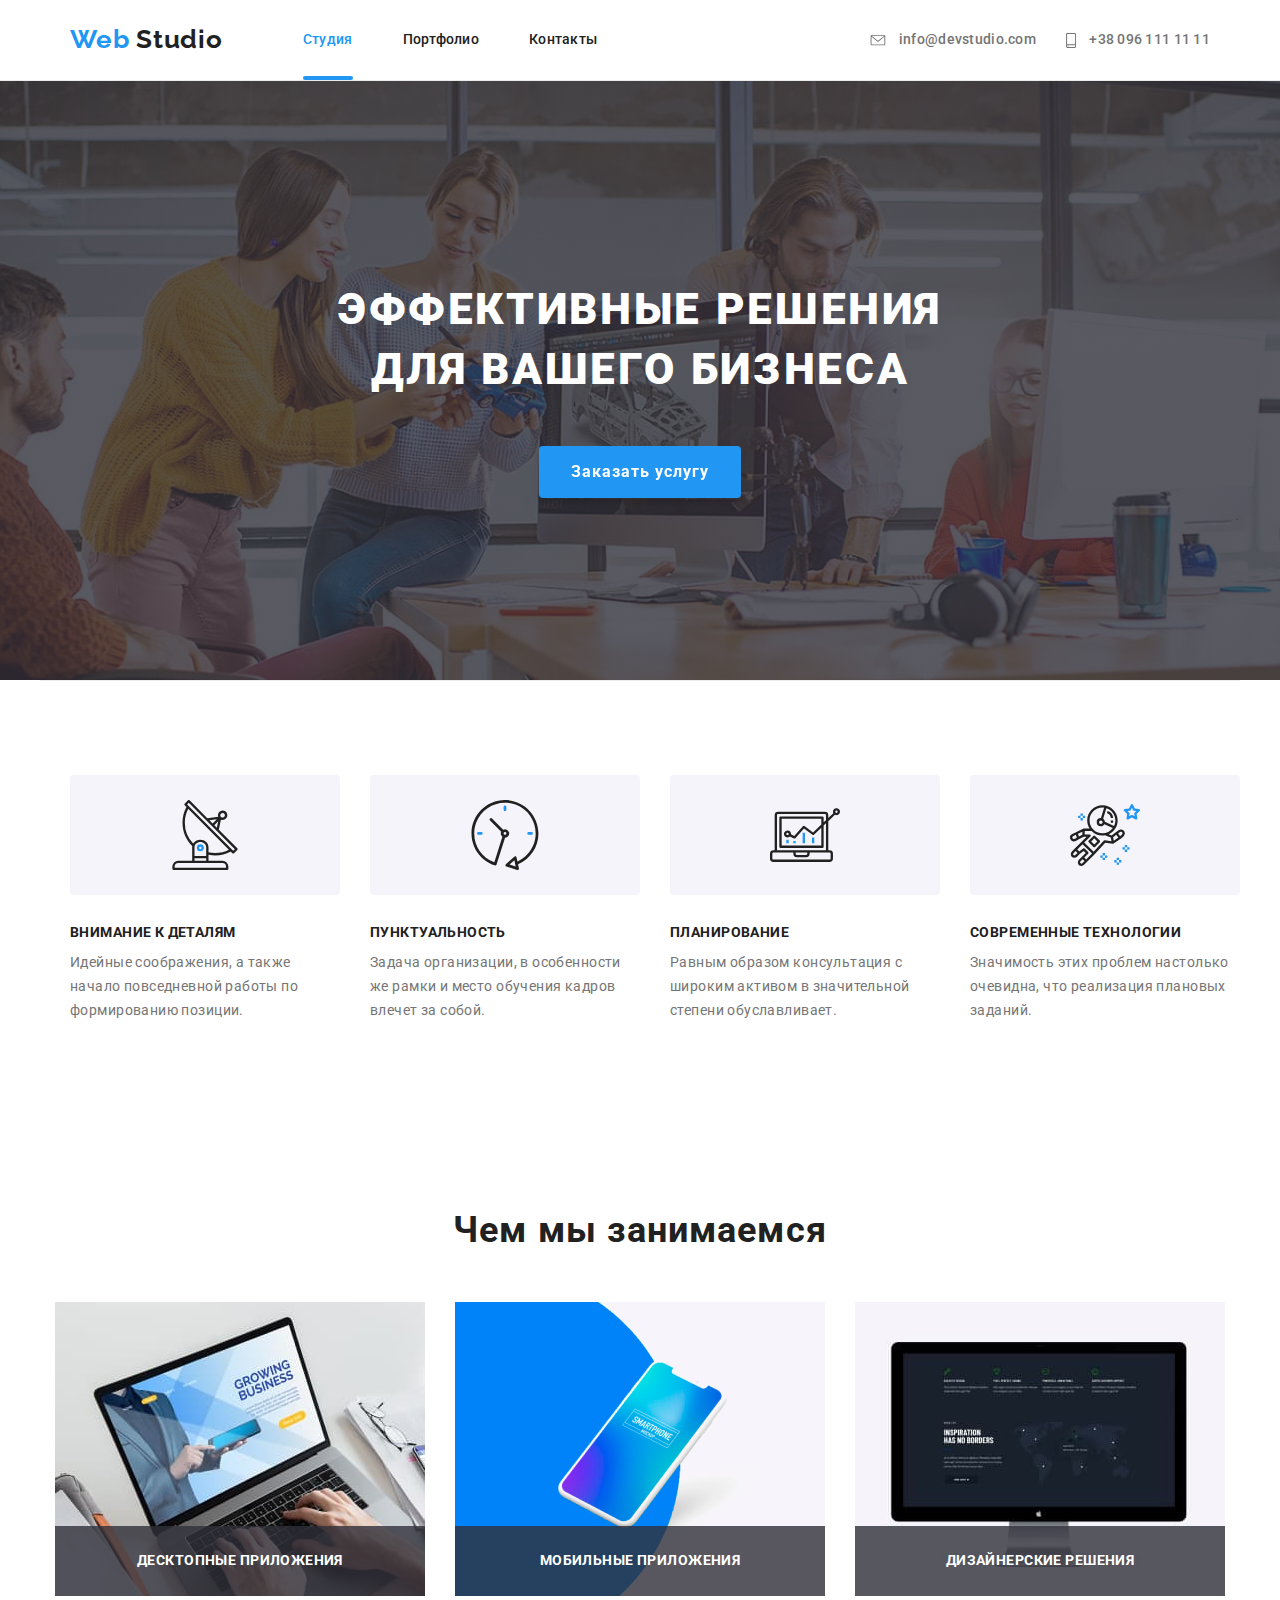
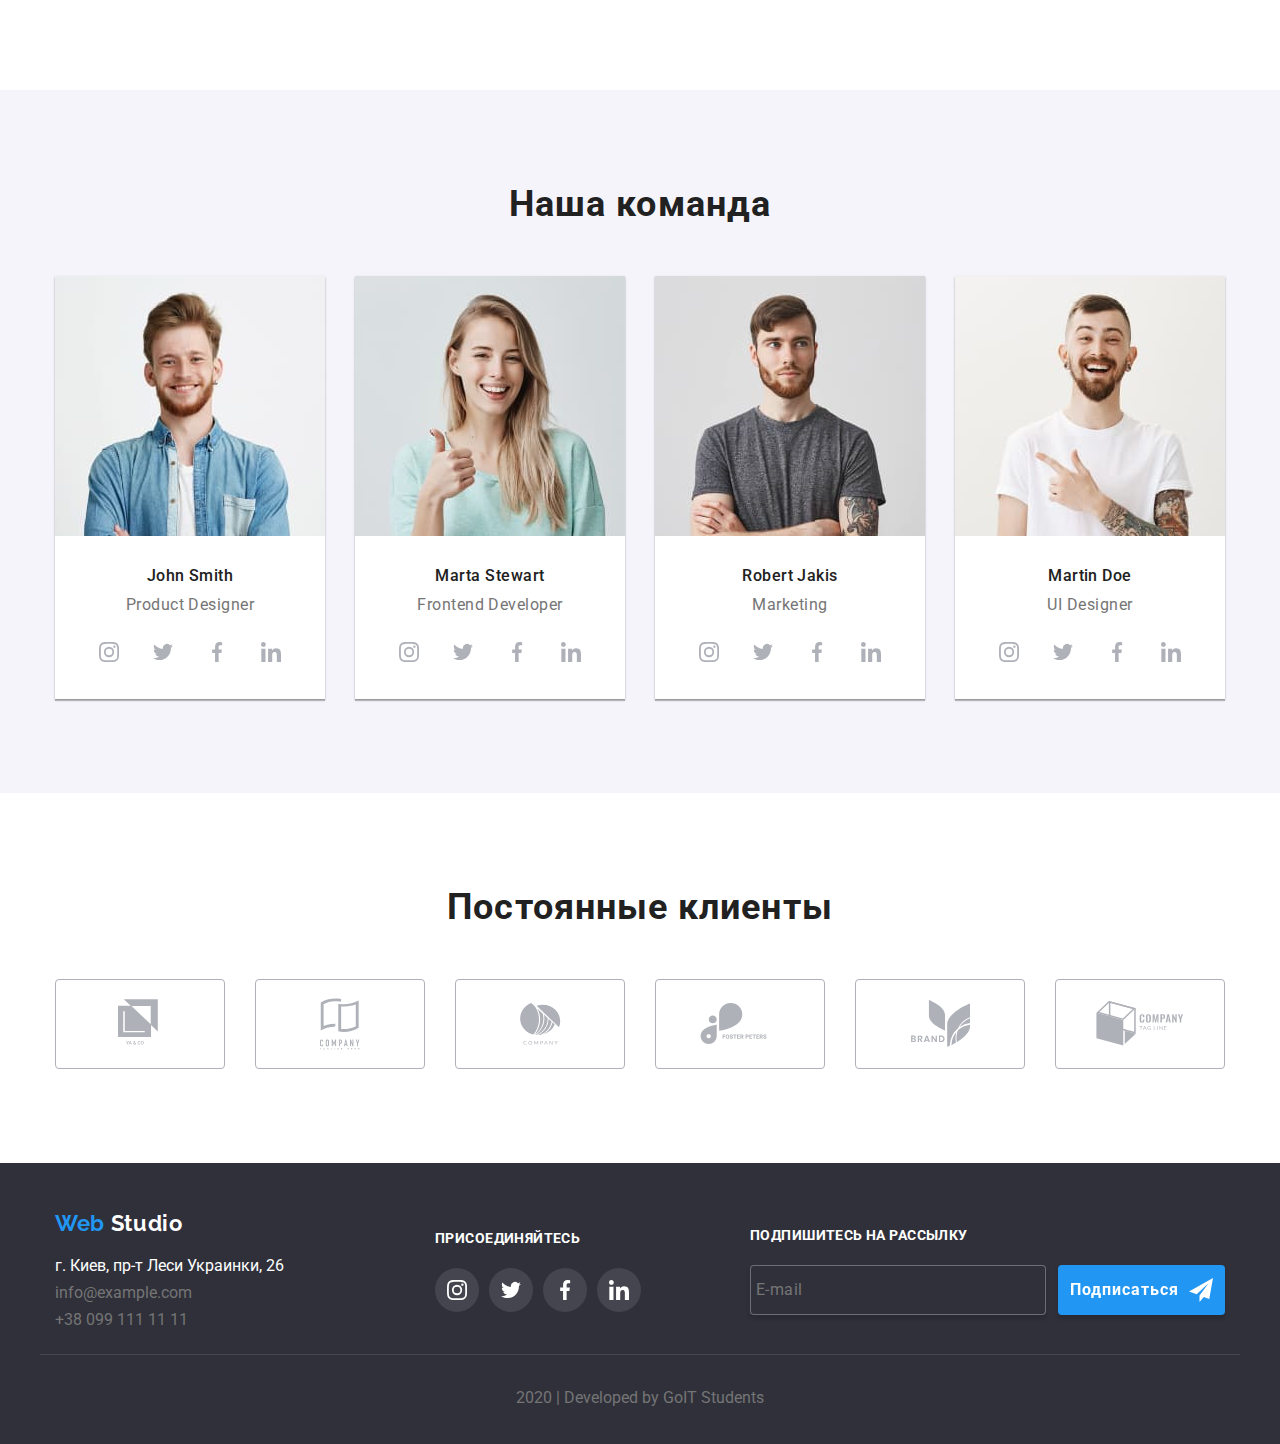
==== index.html @ 4877d105 "Переносит файлы" ====
<!DOCTYPE html>
<html lang="ru">
  <head>
    <meta charset="UTF-8" />
    <meta name="viewport" content="width=device-width, initial-scale=1.0" />
    <title>Web Studio</title>
    <link
      href="https://fonts.googleapis.com/css2?family=Raleway:wght@700&family=Roboto:wght@400;500;700;900&display=swap"
      rel="stylesheet"
    />
    <link
      rel="stylesheet"
      href="https://cdnjs.cloudflare.com/ajax/libs/modern-normalize/0.6.0/modern-normalize.min.css"
    />
    <link rel="stylesheet" href="./css/styles.css" />
  </head>

  <body>
    <!--Шапка сайта-->
    <header class="page-header">
      <div class="container header">
        <nav class="container main-nav">
          <a class="link-header" href="./index.html">
            Web <span class="logo-header"> Studio </span>
          </a>

          <ul class="site-nav list">
            <li class="item">
              <a href="./index.html" class="link page-studio"> Студия </a>
            </li>
            <li class="item">
              <a href="./portfolio.html" class="link">
                Портфолио
              </a>
            </li>
            <li class="item"><a href="#" class="link"> Контакты </a></li>
          </ul>
        </nav>
        <div class="container">
          <ul class="contacts-link list">
            <li class="item">
              <a href="mailto:info@devstudio.com" class="email"
                ><svg class="email-icon" width="16" height="11">
                  <use href="./images/sprite.svg#icon-envelope"></use>
                </svg>
                info@devstudio.com</a
              >
            </li>
            <li class="item">
              <a href="tel:+380961111111" class="tel">
                <svg class="tel-icon" width="10" height="15">
                  <use href="./images/sprite.svg#icon-phone"></use>
                </svg>
                +38 096 111 11 11</a
              >
            </li>
          </ul>
        </div>
      </div>
    </header>

    <main>
      <!--Герой-->
      <div class="overlay">
        <section class="hero">
          <h1 class="hero-title">эффективные решения для вашего бизнеса</h1>
          <button class="button" data-modal-open>Заказать услугу</button>
        </section>
      </div>

      <!--Преимущества-->
      <section class="feature container">
        <div class="container">
          <h2 class="is-hidden">Преимущества</h2>
          <ul class="feature-list list">
            <li class="feature-item">
              <div class="feature-icon">
                <svg class="antenna" width="70" height="70">
                  <use href="./images/sprite.svg#icon-antenna"></use>
                </svg>
              </div>

              <h3 class="title">Внимание к деталям</h3>
              <p class="text">
                Идейные соображения, а также начало повседневной работы по
                формированию позиции.
              </p>
            </li>
            <li class="feature-item">
              <div class="feature-icon">
                <svg class="icon-clock" width="70" height="70">
                  <use href="./images/sprite.svg#icon-clock"></use>
                </svg>
              </div>

              <h3 class="title">Пунктуальность</h3>
              <p class="text">
                Задача организации, в особенности же рамки и место обучения
                кадров влечет за собой.
              </p>
            </li>
            <li class="feature-item">
              <div class="feature-icon">
                <svg class="icon-planning" width="70" height="70">
                  <use href="./images/sprite.svg#icon-pc"></use>
                </svg>
              </div>

              <h3 class="title">Планирование</h3>
              <p class="text">
                Равным образом консультация с широким активом в значительной
                степени обуславливает.
              </p>
            </li>
            <li class="feature-item">
              <div class="feature-icon">
                <svg class="icon-techno" width="70" height="70">
                  <use href="./images/sprite.svg#icon-astronaut"></use>
                </svg>
              </div>

              <h3 class="title">Современные технологии</h3>
              <p class="text">
                Значимость этих проблем настолько очевидна, что реализация
                плановых заданий.
              </p>
            </li>
          </ul>
        </div>
      </section>

      <!--Чем мы занимаемся-->
      <section class="section projects">
        <div class="container">
          <h2 class="section-title">Чем мы занимаемся</h2>
          <ul class="project-list list">
            <li class="project-item">
              <img src="./images/laptop.jpg" alt="Ноутбук" width="370" />
              <h3 class="title">Десктопные приложения</h3>
            </li>
            <li class="project-item">
              <img src="./images/smartphone.jpg" alt="Смартфон" width="370" />
              <h3 class="title">Мобильные приложения</h3>
            </li>
            <li class="project-item">
              <img src="./images/computer.jpg" alt="Компьютер" width="370" />
              <h3 class="title">Дизайнерские решения</h3>
            </li>
          </ul>
        </div>
      </section>

      <!--Наша команда-->
      <section class="section team">
        <div class="container">
          <h2 class="section-title">Наша команда</h2>
          <ul class="team-list list">
            <li class="team-card">
              <img src="./images/img1.jpg" class="team-pic" alt="John Smith" />
              <h3 class="title">John Smith</h3>
              <p class="position">Product Designer</p>
              <ul class="social-list list">
                <li class="social-item">
                  <a href="#" class="social-link">
                    <svg class="icon-instagram" width="20" height="20">
                      <use href="./images/sprite.svg#icon-instagram"></use>
                    </svg>
                  </a>
                </li>
                <li class="social-item">
                  <a href="#" class="social-link"
                    ><svg class="icon-twitter" width="20" height="20">
                      <use href="./images/sprite.svg#icon-twitter"></use>
                    </svg>
                  </a>
                </li>
                <li class="social-item">
                  <a href="#" class="social-link"
                    ><svg class="icon-facebook" width="20" height="20">
                      <use href="./images/sprite.svg#icon-facebook"></use>
                    </svg>
                  </a>
                </li>
                <li class="social-item">
                  <a href="#" class="social-link"
                    ><svg class="icon-linkedin" width="20" height="20">
                      <use href="./images/sprite.svg#icon-linkedin"></use>
                    </svg>
                  </a>
                </li>
              </ul>
            </li>
            <li class="team-card">
              <img
                src="./images/img.jpg"
                class="team-pic"
                alt="Marta Stewart"
              />
              <h3 class="title">Marta Stewart</h3>
              <p class="position">Frontend Developer</p>
              <ul class="social-list list">
                <li class="social-item">
                  <a href="#" class="social-link">
                    <svg class="icon-instagram" width="20" height="20">
                      <use href="./images/sprite.svg#icon-instagram"></use>
                    </svg>
                  </a>
                </li>
                <li class="social-item">
                  <a href="#" class="social-link"
                    ><svg class="icon-twitter" width="20" height="20">
                      <use href="./images/sprite.svg#icon-twitter"></use>
                    </svg>
                  </a>
                </li>
                <li class="social-item">
                  <a href="#" class="social-link"
                    ><svg class="icon-facebook" width="20" height="20">
                      <use href="./images/sprite.svg#icon-facebook"></use>
                    </svg>
                  </a>
                </li>
                <li class="social-item">
                  <a href="#" class="social-link"
                    ><svg class="icon-linkedin" width="20" height="20">
                      <use href="./images/sprite.svg#icon-linkedin"></use>
                    </svg>
                  </a>
                </li>
              </ul>
            </li>
            <li class="team-card">
              <img
                src="./images/img3.jpg"
                class="team-pic"
                alt="Robert Jakis"
              />
              <h3 class="title">Robert Jakis</h3>
              <p class="position">Marketing</p>
              <ul class="social-list list">
                <li class="social-item">
                  <a href="#" class="social-link">
                    <svg class="icon-instagram" width="20" height="20">
                      <use href="./images/sprite.svg#icon-instagram"></use>
                    </svg>
                  </a>
                </li>
                <li class="social-item">
                  <a href="#" class="social-link"
                    ><svg class="icon-twitter" width="20" height="20">
                      <use href="./images/sprite.svg#icon-twitter"></use>
                    </svg>
                  </a>
                </li>
                <li class="social-item">
                  <a href="#" class="social-link"
                    ><svg class="icon-facebook" width="20" height="20">
                      <use href="./images/sprite.svg#icon-facebook"></use>
                    </svg>
                  </a>
                </li>
                <li class="social-item">
                  <a href="#" class="social-link"
                    ><svg class="icon-linkedin" width="20" height="20">
                      <use href="./images/sprite.svg#icon-linkedin"></use>
                    </svg>
                  </a>
                </li>
              </ul>
            </li>
            <li class="team-card">
              <img src="./images/img4.jpg" class="team-pic" alt="Martin Doe" />
              <h3 class="title">Martin Doe</h3>
              <p class="position">UI Designer</p>
              <ul class="social-list list">
                <li class="social-item">
                  <a href="#" class="social-link">
                    <svg class="icon-instagram" width="20" height="20">
                      <use href="./images/sprite.svg#icon-instagram"></use>
                    </svg>
                  </a>
                </li>
                <li class="social-item">
                  <a href="#" class="social-link"
                    ><svg class="icon-twitter" width="20" height="20">
                      <use href="./images/sprite.svg#icon-twitter"></use>
                    </svg>
                  </a>
                </li>
                <li class="social-item">
                  <a href="#" class="social-link"
                    ><svg class="icon-facebook" width="20" height="20">
                      <use href="./images/sprite.svg#icon-facebook"></use>
                    </svg>
                  </a>
                </li>
                <li class="social-item">
                  <a href="#" class="social-link"
                    ><svg class="icon-linkedin" width="20" height="20">
                      <use href="./images/sprite.svg#icon-linkedin"></use>
                    </svg>
                  </a>
                </li>
              </ul>
            </li>
          </ul>
        </div>
      </section>

      <!--Постоянные клиенты-->
      <section class="clients section">
        <div class="container">
          <h2 class="section-title">Постоянные клиенты</h2>
          <ul class="client-list list">
            <li class="client-card">
              <a href="#" class="link"
                ><svg class="logo-icon" width="44" height="49">
                  <use href="./images/sprite.svg#icon-logo-one"></use></svg
              ></a>
            </li>
            <li class="client-card">
              <a href="#" class="link"
                ><svg class="logo-icon" width="40" height="52">
                  <use href="./images/sprite.svg#icon-logo-two"></use></svg
              ></a>
            </li>
            <li class="client-card">
              <a href="#" class="link"
                ><svg class="logo-icon" width="41" height="42">
                  <use href="./images/sprite.svg#icon-logo-three"></use></svg
              ></a>
            </li>
            <li class="client-card">
              <a href="#" class="link"
                ><svg class="logo-icon" width="80" height="42">
                  <use href="./images/sprite.svg#icon-logo-four"></use></svg
              ></a>
            </li>
            <li class="client-card">
              <a href="#" class="link"
                ><svg class="logo-icon" width="59" height="47">
                  <use href="./images/sprite.svg#icon-logo-five"></use></svg
              ></a>
            </li>
            <li class="client-card">
              <a href="#" class="link"
                ><svg class="logo-icon" width="88" height="45">
                  <use href="./images/sprite.svg#icon-logo-six"></use></svg
              ></a>
            </li>
          </ul>
        </div>
      </section>
    </main>

    <!--Футер-->
    <footer class="page-footer">
      <div class="container footer">
        <div class="footer-info">
          <a class="link-footer" href="./index.html">
            Web <span class="logo-footer"> Studio </span>
          </a>
          <address>
            <ul class="address list">
              <li class="address-info">г. Киев, пр-т Леси Украинки, 26</li>
              <li class="mail-info">
                <a href="mailto:info@example.com" class="info"
                  >info@example.com</a
                >
              </li>
              <li class="tlf-info">
                <a href="tel:+380991111111" class="info">+38 099 111 11 11</a>
              </li>
            </ul>
          </address>
        </div>

        <div class="social-block">
          <b class="join">присоединяйтесь</b>

          <ul class="social list">
            <li class="social-icon">
              <a href="#" class="info" aria-label="Instagram profile">
                <svg class="link-instagram" width="20" height="20">
                  <use href="./images/sprite.svg#icon-instagram"></use></svg
              ></a>
            </li>
            <li class="social-icon">
              <a href="#" class="info" aria-label="Twitter profile"
                ><svg class="link-twitter" width="20" height="20">
                  <use href="./images/sprite.svg#icon-twitter"></use></svg
              ></a>
            </li>
            <li class="social-icon">
              <a href="#" class="info" aria-label="Facebook profile"
                ><svg class="link-facebook" width="20" height="20">
                  <use href="./images/sprite.svg#icon-facebook"></use></svg
              ></a>
            </li>
            <li class="social-icon">
              <a href="#" class="info" aria-label="LinkedIn profile"
                ><svg class="link-linkedin" width="20" height="20">
                  <use href="./images/sprite.svg#icon-linkedin"></use></svg
              ></a>
            </li>
          </ul>
        </div>

        <div class="exhortation-block">
          <b class="exhortation">Подпишитесь на рассылку</b>
          <form class="form">
            <input
              type="email"
              class="input"
              name="email"
              placeholder="E-mail"
            />
            <button type="submit" class="submit">
              Подписаться<svg class="icon-send" width="24" height="24">
                <use href="./images/sprite.svg#icon-send"></use>
              </svg>
            </button>
          </form>
        </div>
      </div>
      <div class="copyright container">
        <p>2020 | Developed by GoIT Students</p>
      </div>
    </footer>

    <!-- Модальное окно, форма-->

    <div class="backdrop is-hidden" data-modal>
      <div class="modal">
        <button class="modal-close" data-modal-close>
          <svg class="icon-closed" width="18" height="18">
            <use href="./images/sprite.svg#icon-closed"></use>
          </svg>
        </button>
        <form class="feedback" autocomplete="off">
          <b class="feedback-title">Оставьте свои данные, мы вам перезвоним</b>
          <div class="form-field">
            <input
              type="text"
              class="form-input"
              name="name"
              id="name"
              placeholder=" "
            />
            <label for="name" class="form-label">Имя</label>
            <svg class="icon-form" width="18" height="18">
              <use href="./images/sprite.svg#icon-user"></use>
            </svg>
          </div>

          <div class="form-field">
            <input
              type="tel"
              class="form-input"
              name="telephone"
              id="tel"
              placeholder=" "
            />
            <label for="tel" class="form-label">Телефон</label>
            <svg class="icon-form" width="18" height="18">
              <use href="./images/sprite.svg#icon-tlf"></use>
            </svg>
          </div>

          <div class="form-field">
            <input
              type="email"
              class="form-input"
              name="email"
              id="email"
              placeholder=" "
            />
            <label for="email" class="form-label">Почта</label>
            <svg class="icon-form" width="18" height="18">
              <use href="./images/sprite.svg#icon-mail"></use>
            </svg>
          </div>

          <div class="form-comment">
            <textarea
              name="comment"
              class="comment"
              id="comment"
              cols="10"
              placeholder="Комментарий"
            ></textarea>
          </div>

          <div class="form-checkbox">
            <label class="agreement">
              <input type="checkbox" class="checkbox" name="agreement" />
              <span class="icon-check"></span>
              Соглашаюсь с рассылкой и принимаю
              <a
                class="link-agreement"
                href="#"
                target="_blank"
                title="Условия договора"
                >Условия договора</a
              >
            </label>
          </div>

          <button type="submit" class="form-submit">Отправить</button>
        </form>
      </div>
    </div>

    <script src="./js/modal.js"></script>
  </body>
</html>
---- css/styles.css ----
:root {
  --primery-text-color: #757575;
  --title-text-color: #212121;
  --accent-color: #2196f3;
  --secondary-accent-color: #ffffff;
  --primery-background-color: #ffffff;
  --secondery-background-color: #f5f4fa;
}

body {
  background-color: var(--primery-background-color);
  color: var(--primery-text-color);
  font-family: Roboto, sans-serif;
}

/* Цвет основного текста #212121 */
/* Вторичный цвет текста #757575 */
/* Белый цвет #FFFFFF */
/* Акцент #2196F3 */
/* Футер rgba(255, 255, 255, 0.6) */

.list {
  padding: 0px;
  margin: 0px;
  list-style: none;
}

/* Header */
.page-header {
  outline: 1px solid #ececec;
}

.container {
  width: 1200px;
  padding-left: 15px;
  padding-right: 15px;
  margin-left: auto;
  margin-right: auto;
}

.header {
  display: flex;
  align-items: center;
}

.main-nav {
  display: flex;
  align-items: center;
}

.link-header {
  color: var(--accent-color);
  font-family: Raleway, sans-serif;
  font-style: normal;
  font-weight: 700;
  font-size: 26px;
  line-height: 1.2;
  letter-spacing: 0.03em;
  text-decoration: none;
}
.logo-header {
  color: var(--title-text-color);
}

/* site-nav  */
.site-nav {
  display: flex;
  margin-left: 80px;
}

.site-nav .item:not(:last-child) {
  margin-right: 50px;
}

.site-nav .link {
  display: block;
  padding-top: 32px;
  padding-bottom: 32px;

  color: var(--title-text-color);
  font-weight: 500;
  font-size: 14px;
  line-height: 1.14;
  letter-spacing: 0.02em;
  text-decoration: none;

  position: relative;

  transition: color 250ms cubic-bezier(0.4, 0, 0.2, 1);
}

.site-nav .page-studio {
  color: var(--accent-color);
}

.site-nav .page-studio::after {
  content: '';

  display: block;
  width: 100%;
  height: 4px;
  border-radius: 2px;

  position: absolute;
  bottom: 0;

  background-color: var(--accent-color);

  transition: 250ms cubic-bezier(0.4, 0, 0.2, 1);
}

/* .site-nav .page-studio:hover::after,
.site-nav .page-studio:focus::after {
  transform: scaleX(1);
} */

.site-nav .page-portfolio {
  color: var(--accent-color);
}

.site-nav .page-portfolio::after {
  content: '';

  display: block;
  width: 100%;
  height: 4px;
  border-radius: 2px;

  position: absolute;
  bottom: 0;

  background-color: var(--accent-color);

  transition: 250ms cubic-bezier(0.4, 0, 0.2, 1);
}

.site-nav .link:hover,
.site-nav .link:focus {
  color: var(--accent-color);
}

/* contacts-link */

.contacts-link .item:not(:last-child) {
  margin-right: 30px;
}

.contacts-link {
  display: flex;
  margin-left: auto;
  justify-content: flex-end;
}
.contacts-link .email,
.contacts-link .tel {
  display: block;
  padding-top: 32px;
  padding-bottom: 32px;
  color: var(--primery-text-color);
  font-weight: 500;
  font-size: 14px;
  line-height: 1.14;
  letter-spacing: 0.02em;
  text-decoration: none;

  transition: color 250ms cubic-bezier(0.4, 0, 0.2, 1);
}

.contacts-link .email:hover,
.contacts-link .email:focus {
  color: var(--accent-color);
}

.contacts-link .tel:hover,
.contacts-link .tel:focus {
  color: var(--accent-color);
}

.email-icon {
  margin-right: 10px;
  display: inline-block;
  vertical-align: middle;
  background-size: contain;
  fill: currentColor;
}

.tel-icon {
  margin-right: 10px;
  display: inline-block;
  vertical-align: bottom;
  background-size: contain;
  fill: currentColor;
}

/* Hero */
.overlay {
  height: 600px;
  max-width: 1600px;
  margin-left: auto;
  margin-right: auto;
  background-color: rgba(47, 48, 58, 0.8);
  background-image: linear-gradient(
      to right,
      rgba(47, 48, 58, 0.8),
      rgba(47, 48, 58, 0.8)
    ),
    url('../images/header.jpg');
  background-repeat: no-repeat;
  background-position: center;
  background-size: cover;
}

.hero {
  padding-top: 200px;
  padding-bottom: 200px;
  text-align: center;
}

.hero-title {
  margin-left: auto;
  margin-right: auto;
  margin-top: 0px;
  margin-bottom: 46px;
  width: 646px;

  color: var(--secondary-accent-color);

  font-weight: 900;
  font-size: 44px;
  line-height: 1.36;
  text-align: center;
  letter-spacing: 0.06em;
  text-transform: uppercase;
}

/* Button */
.hero .button {
  background-color: var(--accent-color);
  color: var(--secondary-accent-color);
  font-family: inherit;
  font-weight: 700;
  font-size: 16px;
  text-align: center;
  letter-spacing: 0.06em;
  text-decoration: none;
  border-radius: 4px;
  padding: 17px 32px;
  display: inline-block;
  border: none;

  box-shadow: 0px 4px 4px rgba(0, 0, 0, 0.15);
  transform: scale3d(1, 1, 1);
  transition: all 250ms cubic-bezier(0.4, 0, 0.2, 1),
    color 250ms cubic-bezier(0.4, 0, 0.2, 1);
}

.hero .button:hover,
.hero .button:focus {
  background-color: var(--secondary-accent-color);
  color: var(--accent-color);
  border: none;
  cursor: pointer;

  transform: scale3d(1.1, 1.1, 1.1);
}

/* Feature section */
.feature {
  padding-top: 94px;
  padding-bottom: 94px;
  border-top: 1px solid #ececec;
}
.section-title {
  margin-top: 0px;
  margin-bottom: 50px;

  color: var(--title-text-color);

  font-weight: 700;
  font-size: 36px;
  line-height: 1.16;
  text-align: center;
  letter-spacing: 0.03em;
}
.feature-list {
  display: flex;
}

.feature-item {
  width: 278px;
}

.feature-icon {
  display: flex;
  height: 120px;
  align-items: center;
  margin-bottom: 30px;
  background-color: #f5f4fa;
  box-sizing: border-box;
  border-radius: 4px;
  justify-content: center;
}

.feature-item:not(:last-child) {
  margin-right: 30px;
}
.feature-list .text {
  margin-top: 0px;
  margin-bottom: 0px;

  font-weight: 400;
  font-size: 14px;
  line-height: 1.7;
  letter-spacing: 0.03em;
}

.feature-list .title {
  margin-top: 0px;
  margin-bottom: 10px;

  color: var(--title-text-color);
  font-weight: 700;
  font-size: 14px;
  line-height: 1.14;
  letter-spacing: 0.03em;
  text-transform: uppercase;
}

/* Projects section */
.projects {
  padding-top: 94px;
  padding-bottom: 94px;
}

.project-list {
  display: flex;
}

.project-item {
  position: relative;
  width: 370px;
}

img {
  display: block;
}
.project-item:not(:last-child) {
  margin-right: 30px;
}

.project-item .title {
  position: absolute;
  width: 100%;
  bottom: 0;
  margin-top: 0px;
  margin-bottom: 0px;
  height: 70px;

  color: var(--secondary-accent-color);
  background-color: rgba(47, 48, 58, 0.8);
  font-weight: 700;
  font-size: 14px;
  line-height: 1.14;
  text-align: center;
  letter-spacing: 0.03em;
  text-transform: uppercase;

  padding-top: 27px;
  padding-bottom: 27px;
}

/* Projects portfolio */

.portfolio {
  padding-top: 94px;
  padding-bottom: 94px;
}

/* Button */

.is-hidden {
  display: none;
}

.filter {
  margin-left: auto;
  margin-right: auto;
  display: flex;
  padding-bottom: 50px;
  justify-content: center;
}
.filter .button {
  background-color: var(--secondery-background-color);
  color: var(--title-text-color);
  font-family: inherit;
  font-weight: 500;
  font-size: 16px;
  line-height: 1.6;
  text-align: center;
  letter-spacing: 0.03em;
  height: 38px;
  border-radius: 4px;
  padding: 6px 22px;
  border: 1px solid transparent;
  display: inline-block;

  transition: background-color 250ms cubic-bezier(0.4, 0, 0.2, 1),
    color 250ms cubic-bezier(0.4, 0, 0.2, 1);
}

.filter-item:not(:last-child) {
  margin-right: 8px;
}

.filter-item .button:hover,
.filter-item .button:focus {
  background-color: var(--accent-color);
  color: #ffffff;
  box-shadow: 0px 2px 2px rgba(0, 0, 0, 0.12), 0px 1px 2px rgba(0, 0, 0, 0.08),
    0px 3px 1px rgba(0, 0, 0, 0.1);
}

.project-block {
  display: flex;
  flex-wrap: wrap;
}
.project-card {
  width: calc((100% - 60px) / 3);
  margin-right: 30px;
  margin-bottom: 30px;

  background: #ffffff;
  border: 1px solid #eeeeee;
  box-sizing: border-box;

  transition: box-shadow 250ms cubic-bezier(0.4, 0, 0.2, 1);
}

.project-card:nth-child(3n) {
  margin-right: 0;
}

.project-card:hover,
.project-card:focus {
  box-shadow: 1px 4px 6px rgba(0, 0, 0, 0.16), 0px 4px 4px rgba(0, 0, 0, 0.06),
    0px 1px 1px rgba(0, 0, 0, 0.12);
}
.project-img {
  display: block;
  max-width: 100%;
  height: auto;
}
.card-content {
  padding: 24px 20px;

  background: var(--primery-background-color);
  color: var(--primery-text-color);
  box-sizing: border-box;
}

.project-block .subject {
  margin-top: 0px;
  margin-bottom: 0px;

  color: var(--title-text-color);
  font-weight: 700;
  font-size: 18px;
  line-height: 2;
  letter-spacing: 0.06em;
}

.project-image {
  position: relative;
  overflow: hidden;
}

.project-image .text {
  margin-top: 0px;
  margin-bottom: 0px;
  padding: 63px 24px;

  font-weight: 400;
  font-size: 16px;
  line-height: 1.9;
  letter-spacing: 0.03em;

  color: var(--secondary-accent-color);
  background-color: rgba(33, 150, 243, 0.9);

  width: 100%;
  height: 100%;
  top: 0;
  left: 0;
  opacity: 0;
  position: absolute;
  transform: translateY(100%);
  transition: all 250ms cubic-bezier(0.4, 0, 0.2, 1);
}

/* .overlay {
  position: absolute;
  top: 0;
  left: 0;
  width: 100%;
  height: 100%;

  transform: translateY(100%);
  transition: transform 250ms cubic-bezier(0.4, 0, 0.2, 1);

  background-color: var(--accent-color);
} */

/* .project-image::before {
  content: '';
  display: inline-block;

  position: absolute;
  opacity: 0;

  top: 0;
  left: 0;
  transform: translateY(100%);
  background-color: rgba(33, 150, 243, 0.9);
} */

.project:hover .text {
  opacity: 1;
  transform: translateY(0);
}

.project-block .project {
  text-decoration: none;
  display: block;
}

/* Team */
.team {
  padding-top: 94px;
  padding-bottom: 94px;
  background-color: var(--secondery-background-color);
}

.team-list {
  display: flex;
}

.team-list .title {
  margin-top: 0px;
  margin-bottom: 10px;

  color: var(--title-text-color);
  font-weight: 500;
  font-size: 16px;
  line-height: 1.19;
  text-align: center;
  letter-spacing: 0.03em;
}

.team-card {
  width: 278px;
  background: var(--primery-background-color);
  box-shadow: 0px 2px 1px rgba(0, 0, 0, 0.2), 0px 1px 1px rgba(0, 0, 0, 0.14),
    0px 1px 3px rgba(0, 0, 0, 0.12);
}

.team-card:not(:last-child) {
  margin-right: 30px;
}

.team-pic {
  margin-bottom: 30px;
}

.position {
  margin-top: 0px;
  margin-bottom: 16px;

  font-weight: 400;
  font-size: 16px;
  line-height: 1.19;
  text-align: center;
  letter-spacing: 0.03em;
}

.social-list {
  display: flex;
  justify-content: center;
  margin-bottom: 25px;
}

.social-item:not(:last-child) {
  margin-right: 10px;
}

.social-item {
  padding: 0;
  /* width: 44px;
  height: 44px;
  border-radius: 50%;

  background-color: #ffffff;

  transition: background-color 250ms cubic-bezier(0.4, 0, 0.2, 1),
    fill 250ms cubic-bezier(0.4, 0, 0.2, 1); */
}
.social-link {
  fill: #afb1b8;
  padding: 12px;
  display: flex;
  list-style: none;

  width: 44px;
  height: 44px;
  border-radius: 50%;

  background-color: #ffffff;

  transition: background-color 250ms cubic-bezier(0.4, 0, 0.2, 1),
    fill 250ms cubic-bezier(0.4, 0, 0.2, 1);
}

.social-link:hover,
.social-link:focus {
  fill: #ffff;
  background-color: var(--accent-color);
}

/* Clients */

.clients {
  padding-top: 94px;
  padding-bottom: 94px;
}

.client-list {
  margin-left: auto;
  display: flex;
  align-items: center;
}
.section-title .link {
  text-decoration: none;
}

.client-card:not(:last-child) {
  margin-right: 30px;
}

.client-card .link {
  width: 170px;
  height: 90px;
  display: flex;
  justify-content: center;
  align-items: center;

  fill: #afb1b8;
  background-color: #ffffff;
  border: 1px solid #afb1b8;
  border-radius: 4px;
  transition: all 250ms cubic-bezier(0.4, 0, 0.2, 1);
}

.client-card .link:hover,
.client-card .link:focus {
  fill: var(--accent-color);
  border: 1px solid var(--accent-color);
}

/* Footer */

.footer {
  display: flex;
  align-items: center;
  padding-bottom: 24px;
}
.page-footer {
  background-color: #2f303a;
  padding-top: 48px;
}

.footer-info {
  width: calc((100% - 30px) / 12 * 4);
}

.link-footer,
.logo-footer {
  font-family: Raleway;
  font-weight: bold;
  font-size: 22px;
  line-height: 1.18;
  letter-spacing: 0.03em;
  text-decoration: none;
  display: inline-block;
  margin-bottom: 10px;
}
.link-footer {
  color: var(--accent-color);
}

.logo-footer {
  color: var(--secondary-accent-color);
}

.address {
  font-style: normal;
}

.address-info {
  margin-bottom: 9px;
  color: var(--secondary-accent-color);
}

.mail-info {
  margin-bottom: 9px;
}

.address .info {
  color: var(--primery-text-color);
  text-decoration: none;

  transition: color 250ms cubic-bezier(0.4, 0, 0.2, 1);
}

.address .info:hover,
.address .info:focus {
  color: var(--accent-color);
}
.social-block {
  width: calc((100% - 30px) / 12 * 3);
}

.join {
  font-style: normal;
  font-weight: 700;
  font-size: 14px;
  line-height: 1.14;
  letter-spacing: 0.03em;
  text-transform: uppercase;

  display: inline-block;

  color: var(--secondary-accent-color);

  margin-bottom: 21px;
}

.social {
  display: flex;
}

.social .info {
  fill: #ffffff;
  text-decoration: none;
}

.social .info:hover,
.social .info:focus {
  color: var(--accent-color);
}

.social-icon .info {
  display: flex;
  width: 44px;
  height: 44px;
  border-radius: 50%;
  padding: 12px;
  background-color: rgba(255, 255, 255, 0.1);
}

.social-icon .info {
  transition: background-color 250ms cubic-bezier(0.4, 0, 0.2, 1);
}

.social-icon:not(:last-child) {
  margin-right: 10px;
}

.social-icon .info:hover,
.social-icon .info:focus {
  background-color: var(--accent-color);
}

.exhortation-block {
  margin-left: auto;
  width: calc((100% - 30px) / 12 * 5);
  justify-content: flex-end;
}

.exhortation {
  font-style: normal;
  font-weight: 700;
  font-size: 14px;
  line-height: 1.14;
  letter-spacing: 0.03em;
  text-transform: uppercase;

  display: inline-block;

  color: var(--secondary-accent-color);

  margin-bottom: 21px;
}

.form {
  display: flex;
}

.input {
  margin-right: 12px;
  width: 358px;
  height: 50px;
  box-sizing: border-box;
  box-shadow: 0px 4px 4px rgba(0, 0, 0, 0.15);
  border-radius: 4px;
  font-style: normal;
  font-weight: 400;
  font-size: 16px;
  line-height: 1.87;
  letter-spacing: 0.03em;

  color: rgba(255, 255, 255, 0.6);

  padding-left: 5px;

  border: 1px solid rgba(255, 255, 255, 0.3);
  background: #2f303a;

  transition: all 250ms cubic-bezier(0.4, 0, 0.2, 1);
}

.input:hover,
.input:focus {
  border-color: var(--accent-color);
}

.submit {
  display: flex;
  width: 200px;
  height: 50px;
  border: 1px solid transparent;
  box-sizing: border-box;
  box-shadow: 0px 4px 4px rgba(0, 0, 0, 0.15);
  border-radius: 4px;
  background-color: var(--accent-color);
  color: var(--secondary-accent-color);

  font-family: Roboto;
  font-style: normal;
  font-weight: bold;
  font-size: 16px;
  line-height: 1.87;
  letter-spacing: 0.06em;
  align-items: center;
  justify-content: center;

  transform: scale3d(1, 1, 1);
  transition: all 250ms cubic-bezier(0.4, 0, 0.2, 1);
}

.submit:hover {
  transform: scale3d(1.1, 1.1, 1.1);
}
.icon-send {
  margin-left: 10px;
}

.copyright {
  padding-top: 18px;
  padding-bottom: 21px;
  text-align: center;

  border-top: 1px solid rgba(255, 255, 255, 0.1);
}

/* Модальное окно, форма */

.backdrop .is-hidden {
  visibility: hidden;
  opacity: 0;
  pointer-events: none;
}

.backdrop {
  width: 100%;
  height: 100%;

  position: fixed;
  top: 0;
  left: 0;

  background-color: rgba(0, 0, 0, 0.2);
}

.modal {
  position: fixed;
  top: 50%;
  left: 50%;

  opacity: 1;
  background: rgba(0, 0, 0, 0.2);
  transform: translate(-50%, -50%);

  background: var(--primery-background-color);
  box-shadow: 0px 2px 1px rgba(0, 0, 0, 0.2), 0px 1px 1px rgba(0, 0, 0, 0.14),
    0px 1px 3px rgba(0, 0, 0, 0.12);
  border-radius: 4px;
}

.modal-close {
  position: absolute;
  z-index: 1;

  top: 0;
  right: 0;
  padding: 5px;
  margin-right: 8px;
  margin-top: 8px;

  width: 30px;
  height: 30px;
  background: #ffffff;
  border: 1px solid rgba(0, 0, 0, 0.1);
  box-sizing: border-box;
  border-radius: 50%;

  transition: all 250ms cubic-bezier(0.4, 0, 0.2, 1);
}

.modal-close:hover {
  background-color: var(--accent-color);
  fill: var(--secondary-accent-color);
  border: 1px solid transparent;
}

.feedback {
  position: relative;
  width: 528px;
  height: 581px;
  padding: 40px;

  background-color: #ffffff;
  box-shadow: 0px 2px 1px rgba(0, 0, 0, 0.2), 0px 1px 1px rgba(0, 0, 0, 0.14),
    0px 1px 3px rgba(0, 0, 0, 0.12);
  border-radius: 4px;
}

.feedback-title {
  display: block;
  margin-bottom: 30px;

  font-size: 20px;
  line-height: 1.5px;
  letter-spacing: 0.03em;
  color: #212121;

  text-align: center;
}

.form-field {
  position: relative;
  display: flex;
  flex-direction: column;
  margin-bottom: 28px;

  box-sizing: border-box;
  border-radius: 4px;

  font-size: 14px;

  color: #757575;
}

.form-input {
  margin: 0;
  padding-top: 12px;
  padding-bottom: 12px;
  padding-left: 42px;

  border: 1px solid rgba(33, 33, 33, 0.2);
  box-sizing: border-box;
  border-radius: 4px;
}

.form-label {
  position: absolute;
  top: 50%;
  left: 42px;
  transform: translate(0%, -60%) scale(1, 1);
  transition: all 250ms cubic-bezier(0.4, 0, 0.2, 1);
}

.form-input:hover + .form-label,
.form-input:focus + .form-label,
.form-input:not(:placeholder-shown) + .form-label {
  color: var(--accent-color);
  transform: translate(-70%, -40px) scale(0.9, 0.9);
}

.form-input:focus,
.form-input:hover,
.comment:focus,
.comment:hover {
  border: 1px solid var(--accent-color);
  outline: 1px solid var(--accent-color);
}
.form-comment {
  margin-bottom: 20px;
}
.comment {
  resize: none;
  width: 100%;
  min-height: 120px;
  padding: 12px 16px;

  border: 1px solid rgba(33, 33, 33, 0.2);
  box-sizing: border-box;
  border-radius: 4px;
}

.icon-form {
  position: absolute;
  top: 11px;
  left: 16px;

  display: inline-block;
}

.form-input:hover ~ .icon-form,
.form-input:focus ~ .icon-form {
  fill: var(--accent-color);
}

.form-checkbox {
  position: relative;
  text-align: center;
}
.checkbox {
  -webkit-appearance: none;
  -moz-appearance: none;
  appearance: none;
  position: absolute;
}

.agreement {
  display: inline-block;
  margin-bottom: 30px;
  padding-left: 30px;

  font-style: normal;
  font-weight: normal;
  font-size: 14px;
  line-height: 1.71;
  letter-spacing: 0.03em;

  color: #757575;
}

.icon-check {
  display: inline-block;
  position: absolute;
  top: 3px;
  margin-left: -30px;

  width: 16px;
  height: 15px;
  border-radius: 2px;

  border: 2px solid var(--title-text-color);
  box-sizing: border-box;
  box-shadow: 0px 4px 4px rgba(0, 0, 0, 0.25);
  transition: all 250ms cubic-bezier(0.4, 0, 0.2, 1);
}

.checkbox:checked + .icon-check {
  background-color: var(--accent-color);
  background-image: url(../images/check.svg);
  border-color: transparent;
  background-size: contain;
  background-origin: border-box;
}

.checkbox:hover + .icon-check {
  border-color: var(--accent-color);
}

.link-agreement {
  color: var(--accent-color);
}

.form-submit {
  display: block;
  margin: auto;
  padding: 0;
  width: 200px;
  height: 50px;

  background: var(--accent-color);
  box-shadow: 0px 4px 4px rgba(0, 0, 0, 0.15);
  border-radius: 4px;
  box-sizing: border-box;
  border: 1px solid var(--accent-color);
  color: var(--secondary-accent-color);

  transition: all 250ms cubic-bezier(0.4, 0, 0.2, 1);
}

.form-submit:hover {
  background-color: var(--secondery-background-color);
  color: var(--accent-color);
}

/* .visually-hidden {
    position: absolute;
    width: 1px;
    height: 1px;
    margin: -1px;
    border: 0px;
    padding: 0px;
    clip: rect(0 0 0 0);
    overflow: hidden; */
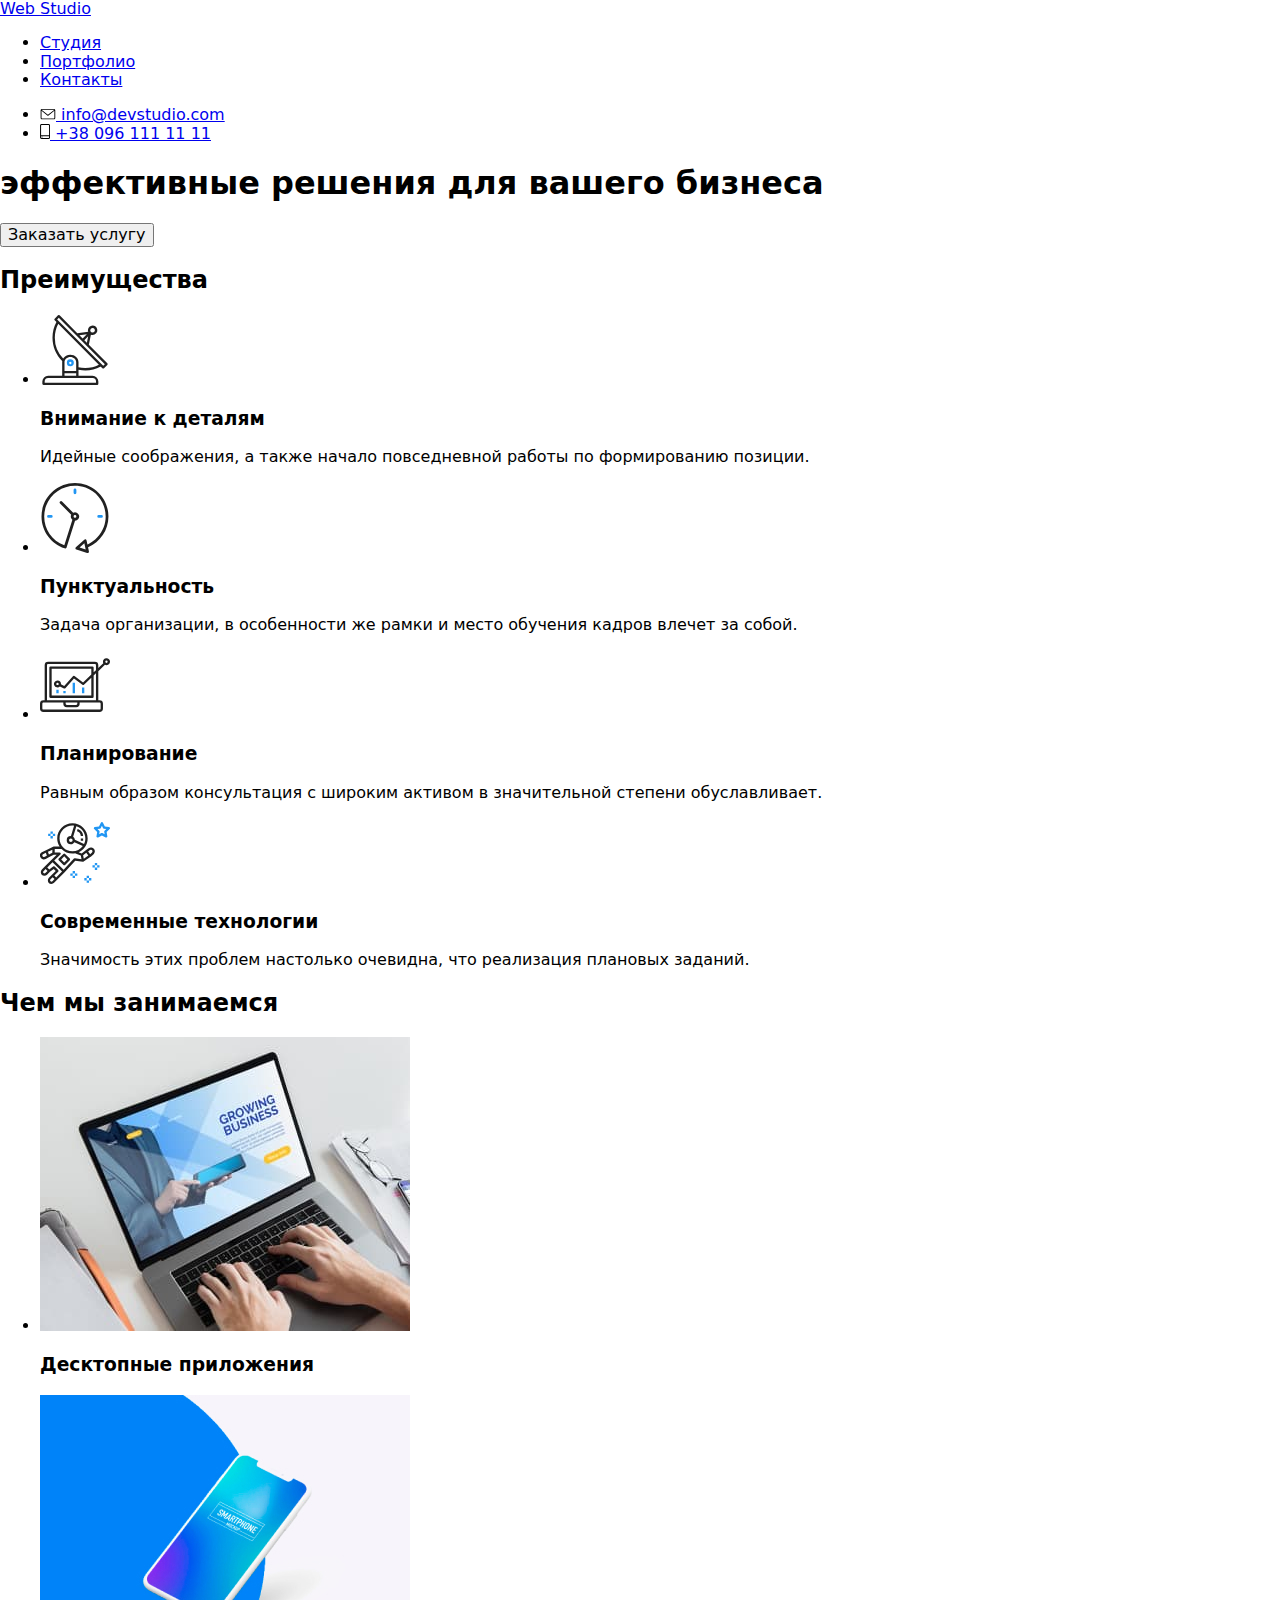
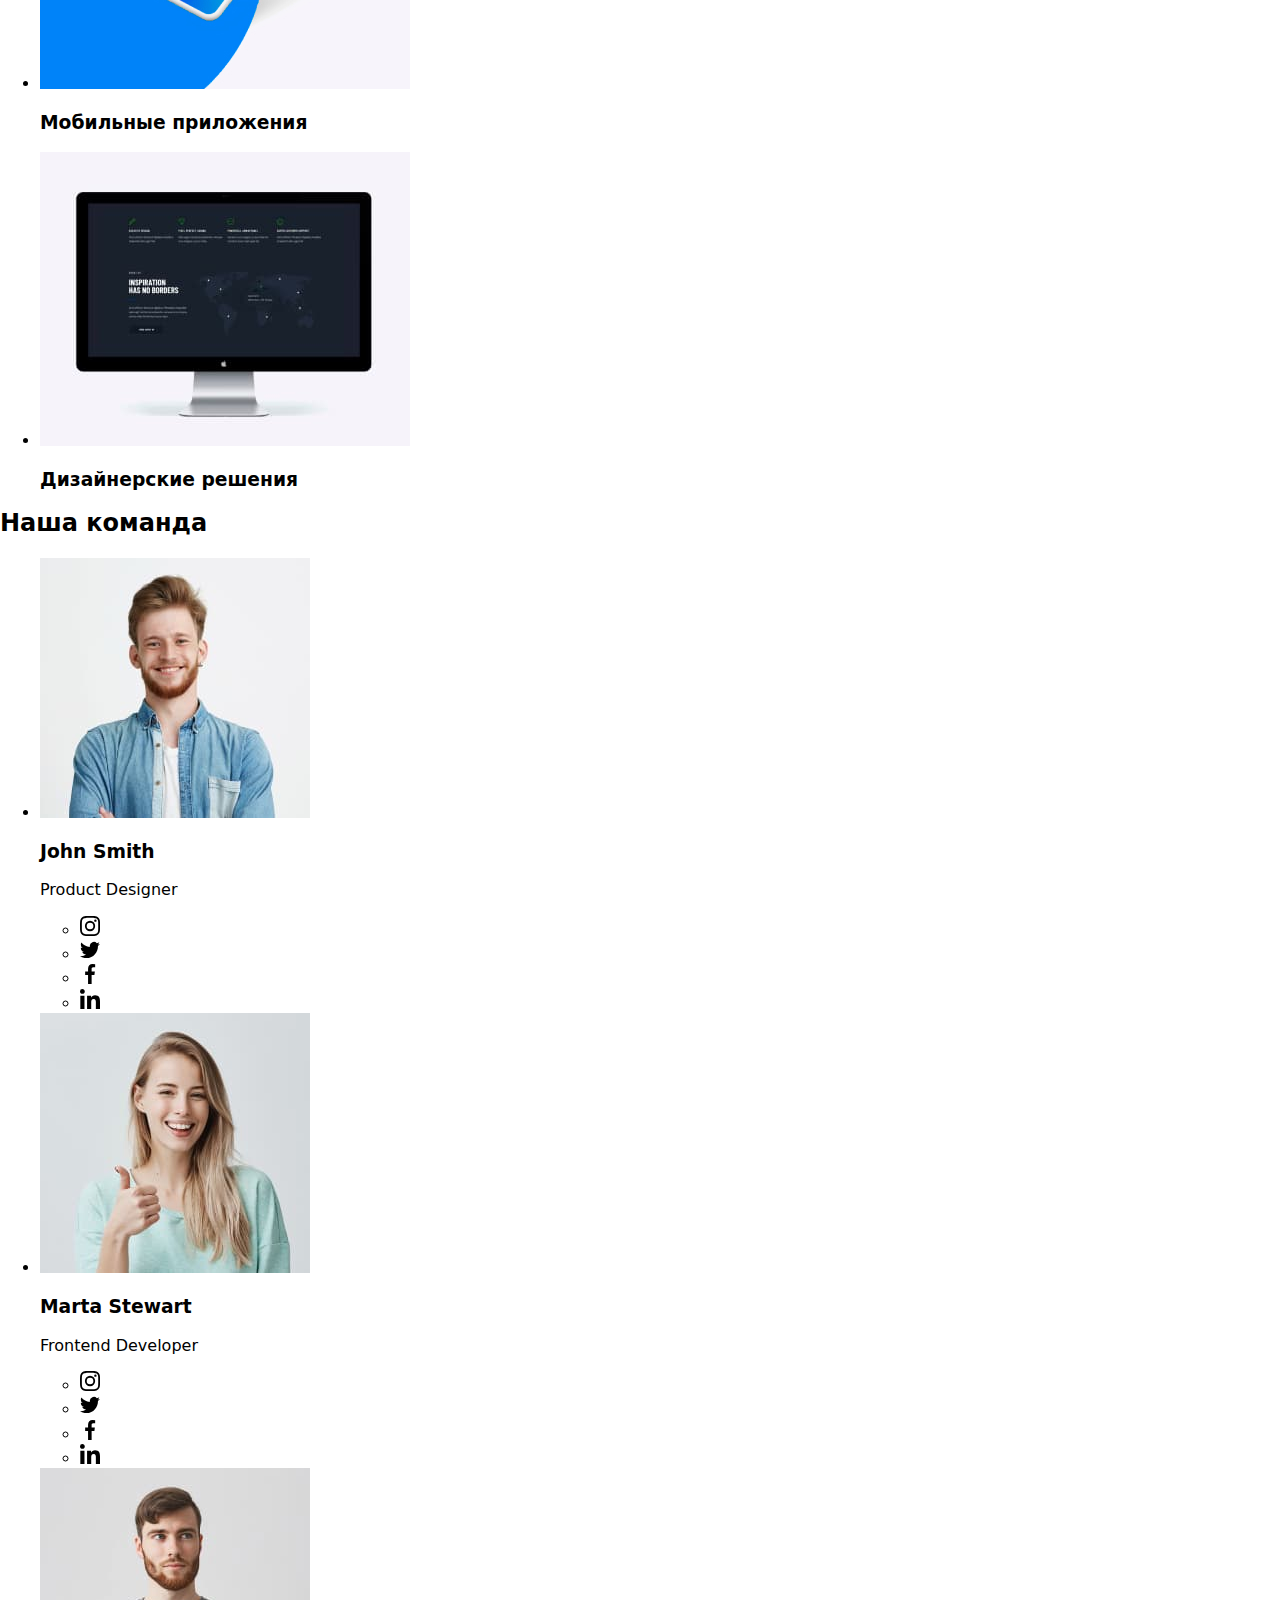
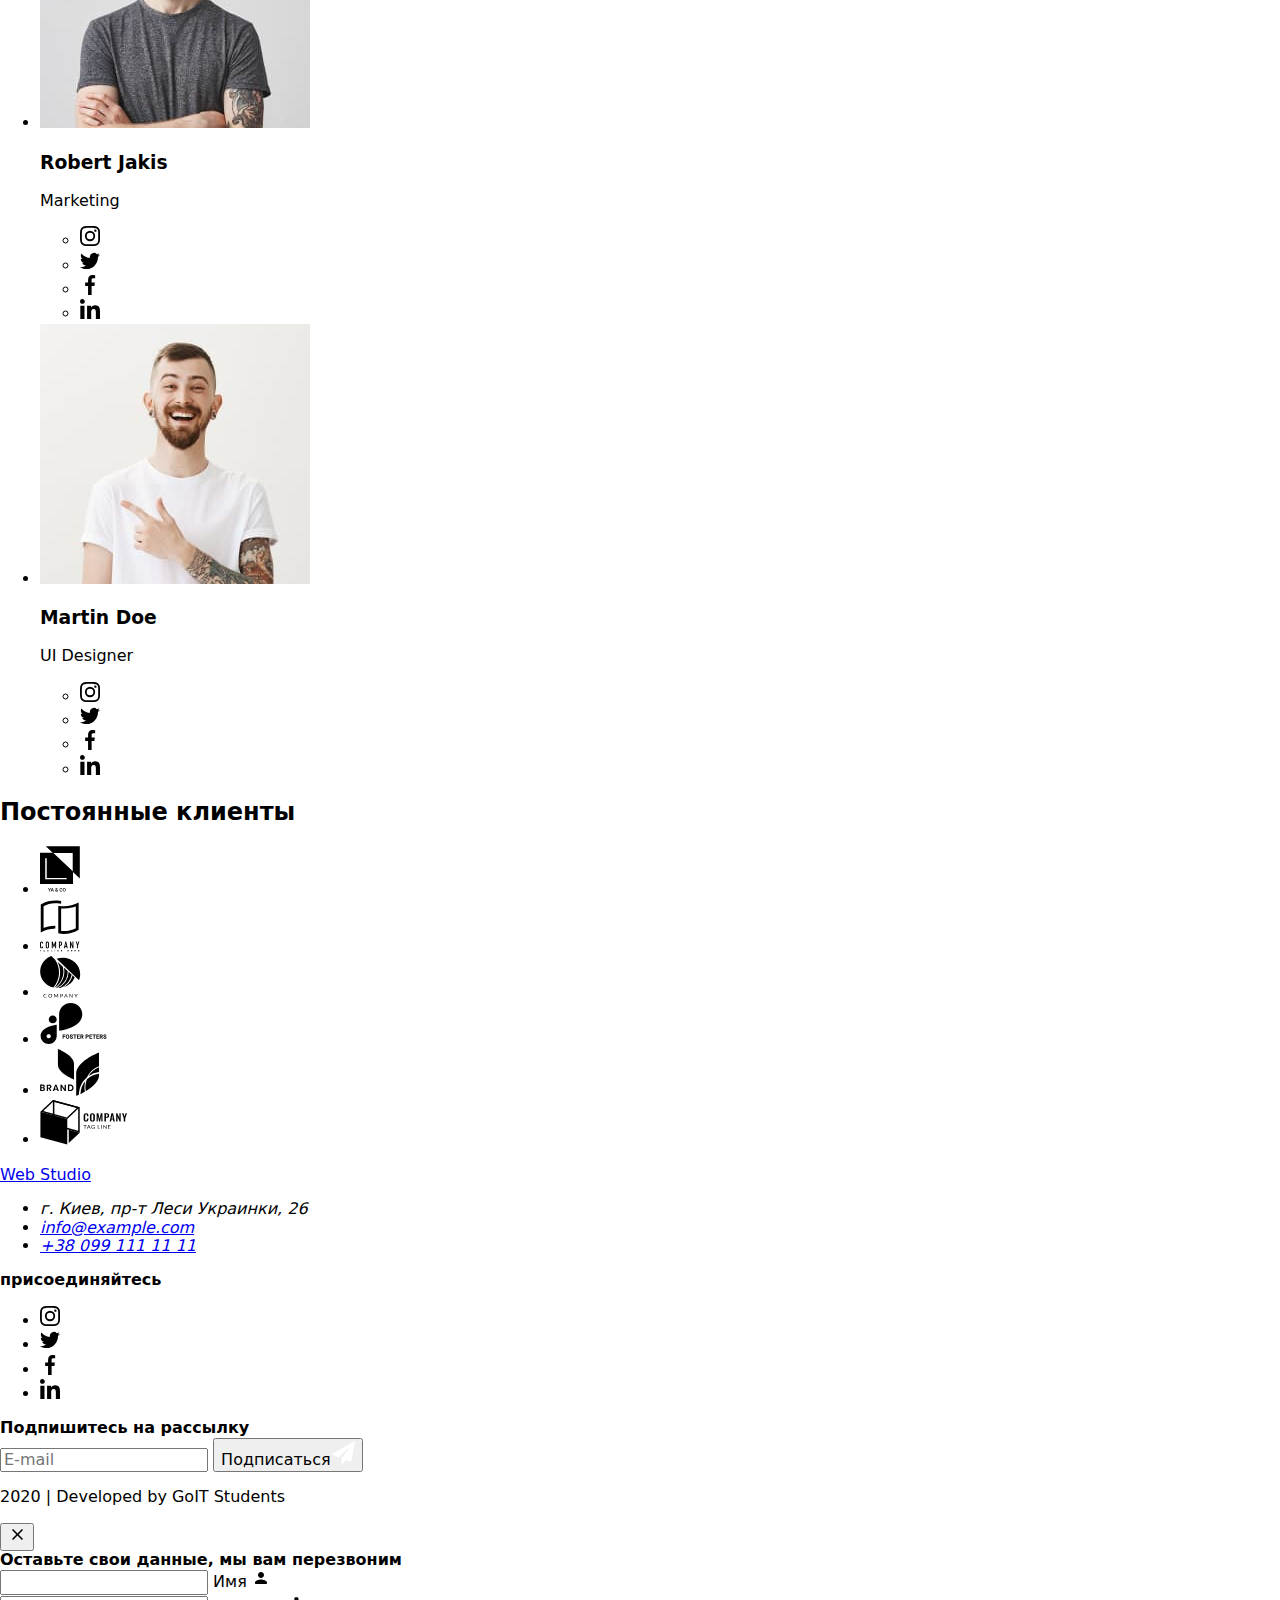
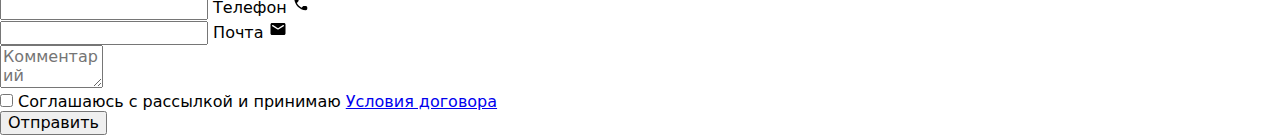
==== commit 4e7d609f: "Добавляет файлы препроцессора SASS" ====
--- a/index.html
+++ b/index.html
@@ -4,15 +4,11 @@
     <meta charset="UTF-8" />
     <meta name="viewport" content="width=device-width, initial-scale=1.0" />
     <title>Web Studio</title>
-    <link
+    <!-- <link
       href="https://fonts.googleapis.com/css2?family=Raleway:wght@700&family=Roboto:wght@400;500;700;900&display=swap"
       rel="stylesheet"
-    />
-    <link
-      rel="stylesheet"
-      href="https://cdnjs.cloudflare.com/ajax/libs/modern-normalize/0.6.0/modern-normalize.min.css"
-    />
-    <link rel="stylesheet" href="./css/styles.css" />
+    /> -->
+    <link rel="stylesheet" href="./css/main.min.css" />
   </head>
 
   <body>
--- a/css/main.min.css
+++ b/css/main.min.css
@@ -0,0 +1,2 @@
+/*! modern-normalize v0.6.0 | MIT License | https://github.com/sindresorhus/modern-normalize */*,*::before,*::after{-webkit-box-sizing:border-box;box-sizing:border-box}:root{-moz-tab-size:4;-o-tab-size:4;tab-size:4}html{line-height:1.15;-webkit-text-size-adjust:100%}body{margin:0}body{font-family:system-ui,-apple-system,"Segoe UI",Roboto,Helvetica,Arial,sans-serif,"Apple Color Emoji","Segoe UI Emoji"}hr{height:0}abbr[title]{-webkit-text-decoration:underline dotted;text-decoration:underline dotted}b,strong{font-weight:bolder}code,kbd,samp,pre{font-family:SFMono-Regular, Consolas, 'Liberation Mono', Menlo, monospace;font-size:1em}small{font-size:80%}sub,sup{font-size:75%;line-height:0;position:relative;vertical-align:baseline}sub{bottom:-0.25em}sup{top:-0.5em}button,input,optgroup,select,textarea{font-family:inherit;font-size:100%;line-height:1.15;margin:0}button,select{text-transform:none}button,[type='button'],[type='reset'],[type='submit']{-webkit-appearance:button}button::-moz-focus-inner,[type='button']::-moz-focus-inner,[type='reset']::-moz-focus-inner,[type='submit']::-moz-focus-inner{border-style:none;padding:0}button:-moz-focusring,[type='button']:-moz-focusring,[type='reset']:-moz-focusring,[type='submit']:-moz-focusring{outline:1px dotted ButtonText}fieldset{padding:0.35em 0.75em 0.625em}legend{padding:0}progress{vertical-align:baseline}[type='number']::-webkit-inner-spin-button,[type='number']::-webkit-outer-spin-button{height:auto}[type='search']{-webkit-appearance:textfield;outline-offset:-2px}[type='search']::-webkit-search-decoration{-webkit-appearance:none}::-webkit-file-upload-button{-webkit-appearance:button;font:inherit}summary{display:list-item}
+/*# sourceMappingURL=main.min.css.map */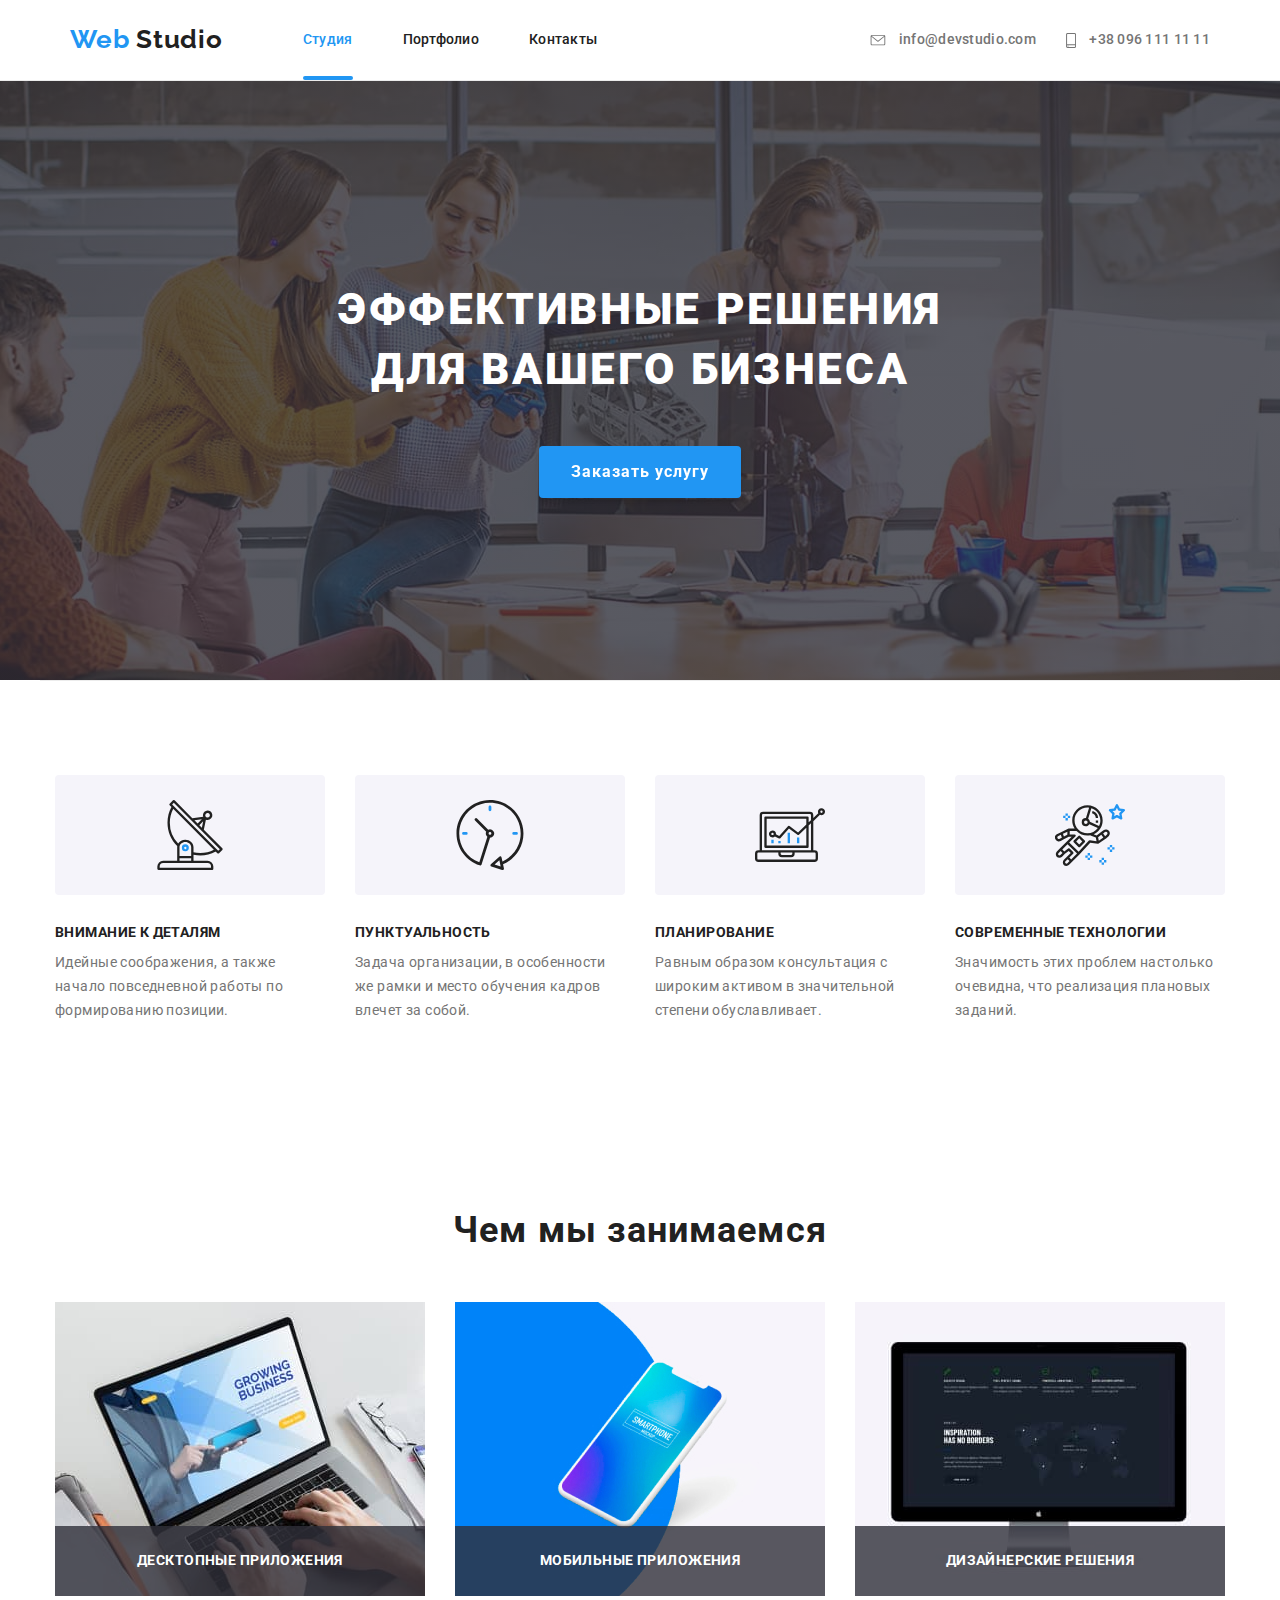
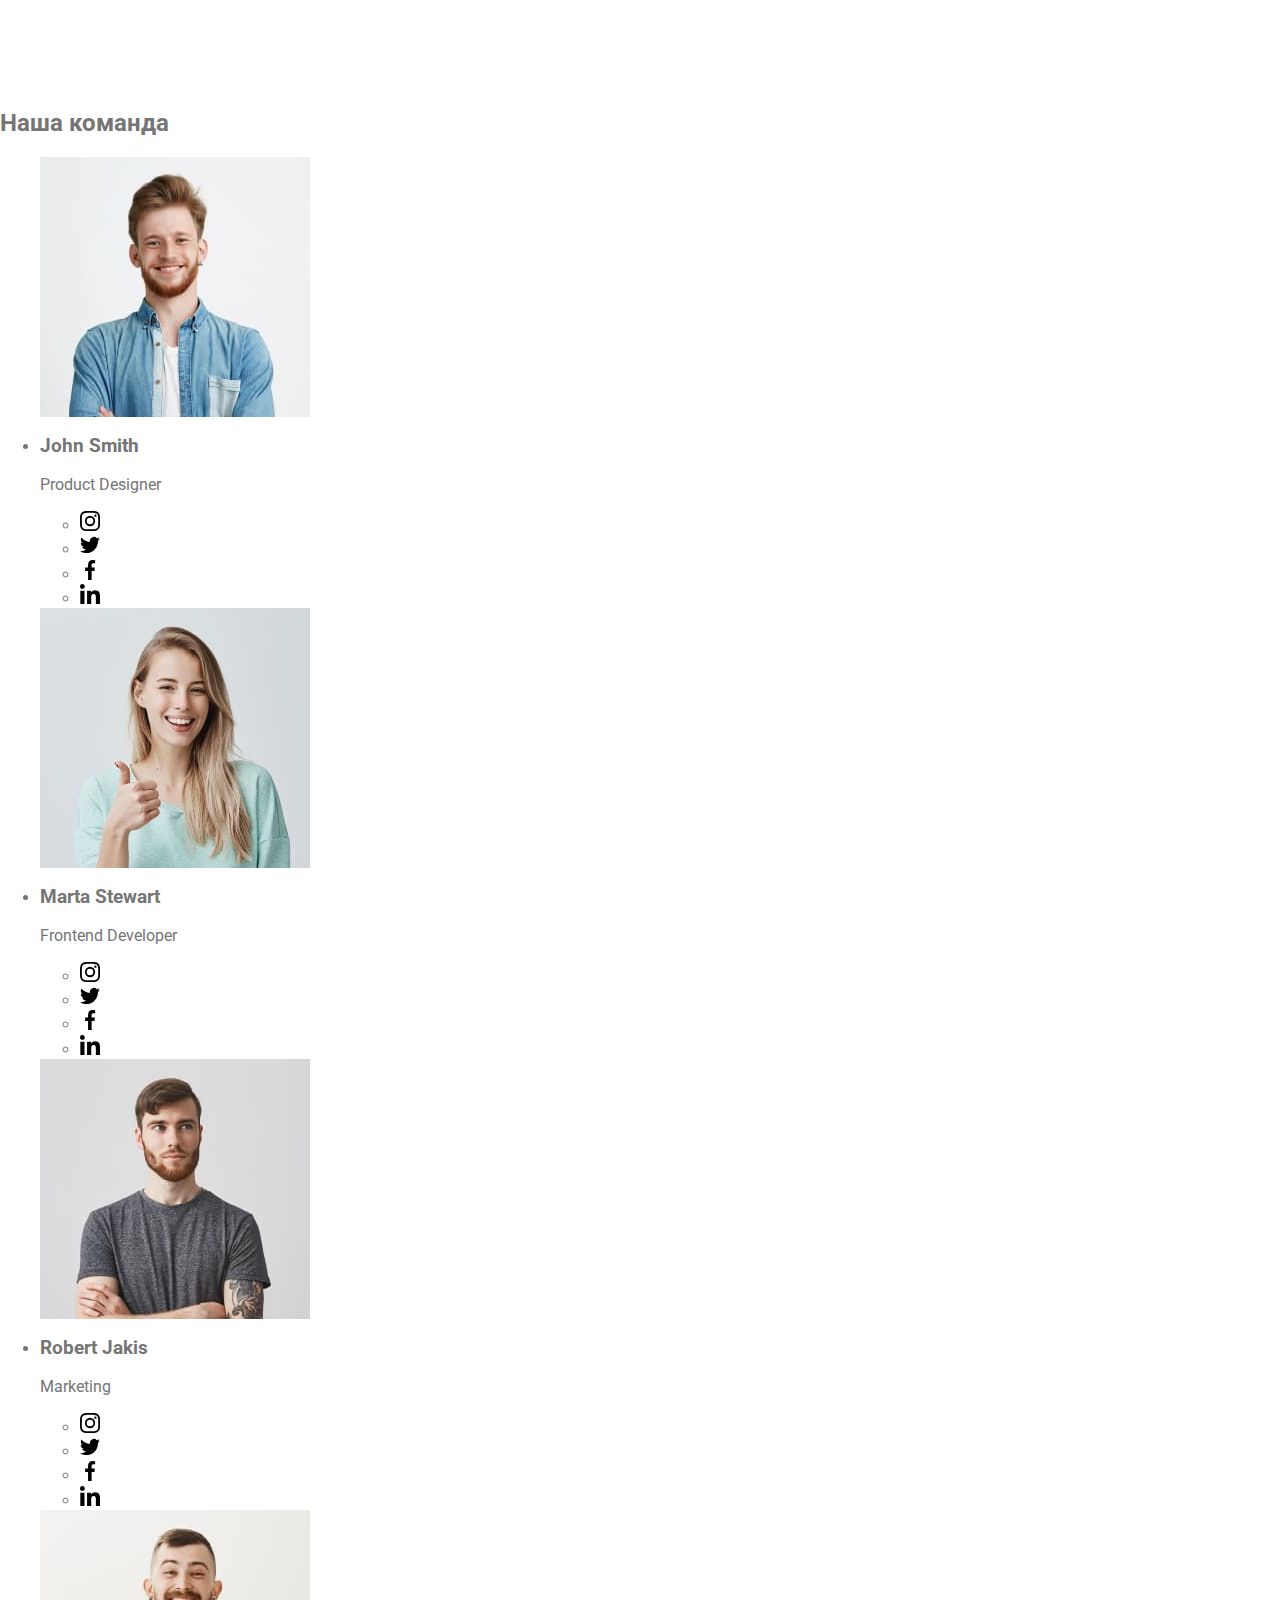
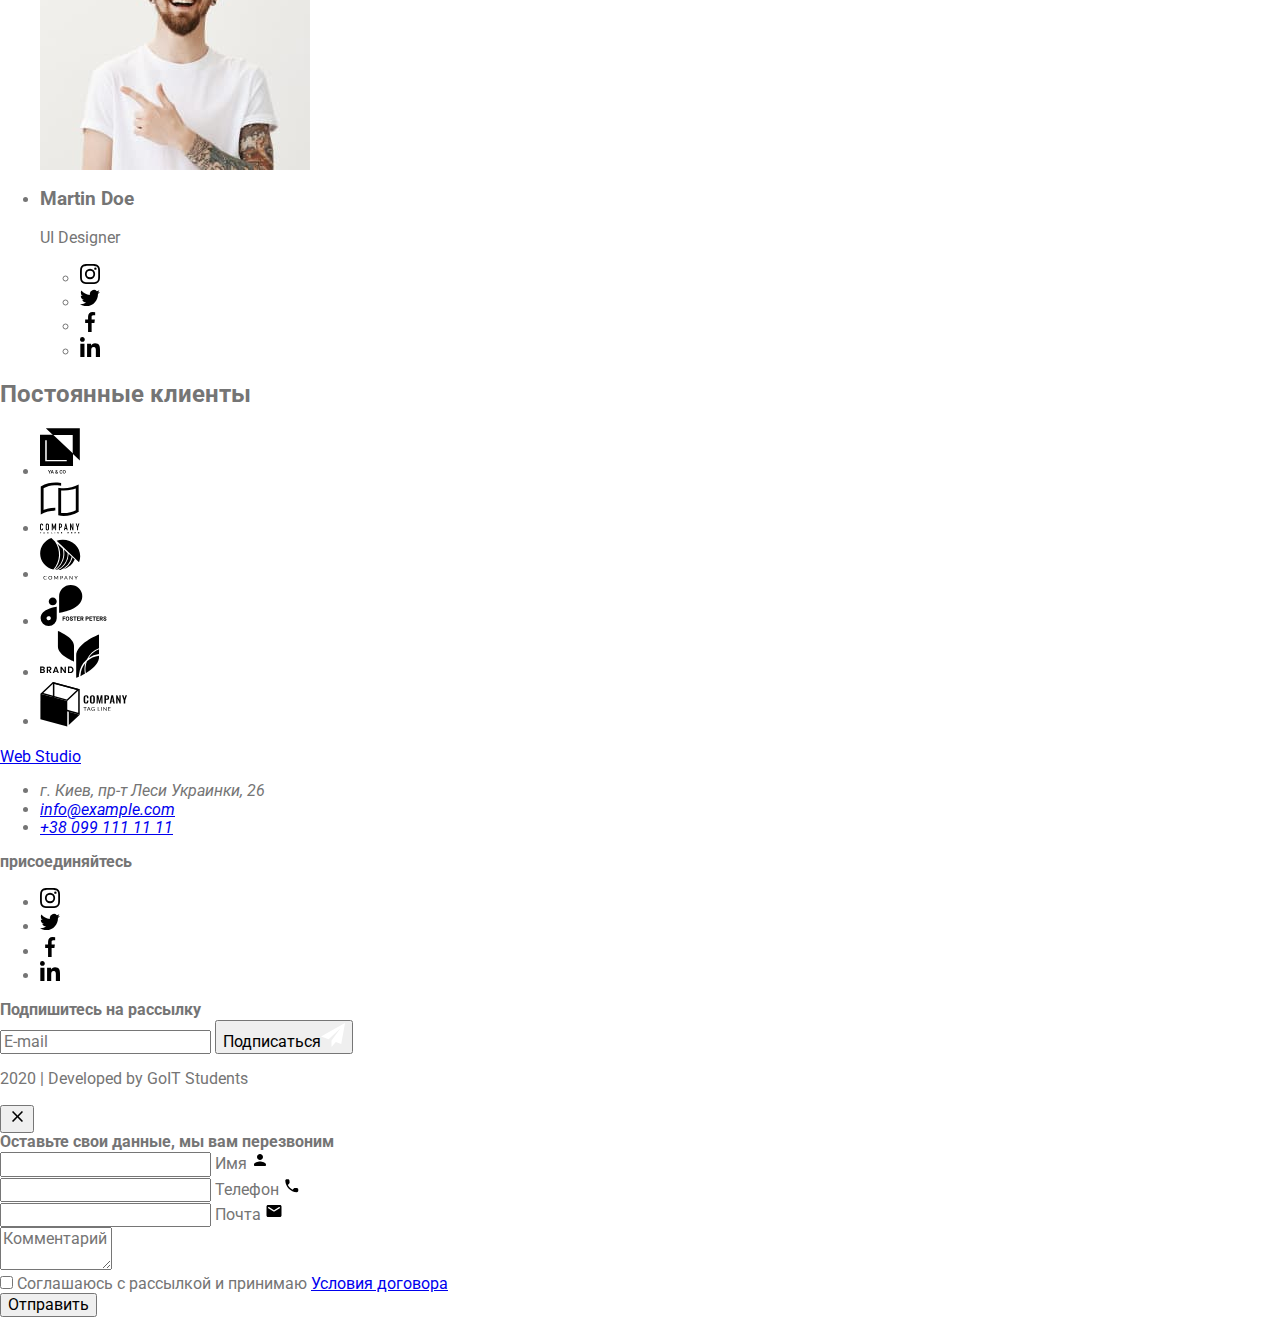
==== commit 01b3abf7: "Добавляет файлы препроцессора SASS" ====
--- a/index.html
+++ b/index.html
@@ -4,10 +4,6 @@
     <meta charset="UTF-8" />
     <meta name="viewport" content="width=device-width, initial-scale=1.0" />
     <title>Web Studio</title>
-    <!-- <link
-      href="https://fonts.googleapis.com/css2?family=Raleway:wght@700&family=Roboto:wght@400;500;700;900&display=swap"
-      rel="stylesheet"
-    /> -->
     <link rel="stylesheet" href="./css/main.min.css" />
   </head>
 
@@ -67,7 +63,7 @@
       <!--Преимущества-->
       <section class="feature container">
         <div class="container">
-          <h2 class="is-hidden">Преимущества</h2>
+          <h2 class="hidden">Преимущества</h2>
           <ul class="feature-list list">
             <li class="feature-item">
               <div class="feature-icon">
@@ -128,7 +124,7 @@
       <!--Чем мы занимаемся-->
       <section class="section projects">
         <div class="container">
-          <h2 class="section-title">Чем мы занимаемся</h2>
+          <h2 class="projects-title">Чем мы занимаемся</h2>
           <ul class="project-list list">
             <li class="project-item">
               <img src="./images/laptop.jpg" alt="Ноутбук" width="370" />
--- a/css/main.min.css
+++ b/css/main.min.css
@@ -1,2 +1,2 @@
-/*! modern-normalize v0.6.0 | MIT License | https://github.com/sindresorhus/modern-normalize */*,*::before,*::after{-webkit-box-sizing:border-box;box-sizing:border-box}:root{-moz-tab-size:4;-o-tab-size:4;tab-size:4}html{line-height:1.15;-webkit-text-size-adjust:100%}body{margin:0}body{font-family:system-ui,-apple-system,"Segoe UI",Roboto,Helvetica,Arial,sans-serif,"Apple Color Emoji","Segoe UI Emoji"}hr{height:0}abbr[title]{-webkit-text-decoration:underline dotted;text-decoration:underline dotted}b,strong{font-weight:bolder}code,kbd,samp,pre{font-family:SFMono-Regular, Consolas, 'Liberation Mono', Menlo, monospace;font-size:1em}small{font-size:80%}sub,sup{font-size:75%;line-height:0;position:relative;vertical-align:baseline}sub{bottom:-0.25em}sup{top:-0.5em}button,input,optgroup,select,textarea{font-family:inherit;font-size:100%;line-height:1.15;margin:0}button,select{text-transform:none}button,[type='button'],[type='reset'],[type='submit']{-webkit-appearance:button}button::-moz-focus-inner,[type='button']::-moz-focus-inner,[type='reset']::-moz-focus-inner,[type='submit']::-moz-focus-inner{border-style:none;padding:0}button:-moz-focusring,[type='button']:-moz-focusring,[type='reset']:-moz-focusring,[type='submit']:-moz-focusring{outline:1px dotted ButtonText}fieldset{padding:0.35em 0.75em 0.625em}legend{padding:0}progress{vertical-align:baseline}[type='number']::-webkit-inner-spin-button,[type='number']::-webkit-outer-spin-button{height:auto}[type='search']{-webkit-appearance:textfield;outline-offset:-2px}[type='search']::-webkit-search-decoration{-webkit-appearance:none}::-webkit-file-upload-button{-webkit-appearance:button;font:inherit}summary{display:list-item}
+@import url("https://fonts.googleapis.com/css2?family=Raleway:wght@700&family=Roboto:wght@400;500;700;900&display=swap");.site-nav,.contacts-link,.feature-list,.project-list{padding:0px;margin:0px;list-style:none}.link-header{text-decoration:none}.page-header .container,.feature,.projects,.portfolio{width:1200px;padding-left:15px;padding-right:15px;margin-left:auto;margin-right:auto}.page-header .header{display:-webkit-box;display:-ms-flexbox;display:flex;-webkit-box-align:center;-ms-flex-align:center;align-items:center}.page-header .main-nav{display:-webkit-box;display:-ms-flexbox;display:flex;-webkit-box-align:center;-ms-flex-align:center;align-items:center}.feature .hidden,.hidden{position:absolute;width:1px;height:1px;margin:-1px;border:0px;padding:0px;clip:rect(0 0 0 0);overflow:hidden}/*! modern-normalize v0.6.0 | MIT License | https://github.com/sindresorhus/modern-normalize */*,*::before,*::after{-webkit-box-sizing:border-box;box-sizing:border-box}:root{-moz-tab-size:4;-o-tab-size:4;tab-size:4}html{line-height:1.15;-webkit-text-size-adjust:100%}body{margin:0}body{font-family:system-ui,-apple-system,"Segoe UI",Roboto,Helvetica,Arial,sans-serif,"Apple Color Emoji","Segoe UI Emoji"}hr{height:0}abbr[title]{-webkit-text-decoration:underline dotted;text-decoration:underline dotted}b,strong{font-weight:bolder}code,kbd,samp,pre{font-family:SFMono-Regular, Consolas, 'Liberation Mono', Menlo, monospace;font-size:1em}small{font-size:80%}sub,sup{font-size:75%;line-height:0;position:relative;vertical-align:baseline}sub{bottom:-0.25em}sup{top:-0.5em}button,input,optgroup,select,textarea{font-family:inherit;font-size:100%;line-height:1.15;margin:0}button,select{text-transform:none}button,[type='button'],[type='reset'],[type='submit']{-webkit-appearance:button}button::-moz-focus-inner,[type='button']::-moz-focus-inner,[type='reset']::-moz-focus-inner,[type='submit']::-moz-focus-inner{border-style:none;padding:0}button:-moz-focusring,[type='button']:-moz-focusring,[type='reset']:-moz-focusring,[type='submit']:-moz-focusring{outline:1px dotted ButtonText}fieldset{padding:0.35em 0.75em 0.625em}legend{padding:0}progress{vertical-align:baseline}[type='number']::-webkit-inner-spin-button,[type='number']::-webkit-outer-spin-button{height:auto}[type='search']{-webkit-appearance:textfield;outline-offset:-2px}[type='search']::-webkit-search-decoration{-webkit-appearance:none}::-webkit-file-upload-button{-webkit-appearance:button;font:inherit}summary{display:list-item}body{background-color:#fff;color:#757575;font-family:Roboto, sans-serif}.link-header{color:#2196f3;font-family:Raleway, sans-serif;font-style:normal;font-weight:700;font-size:26px;line-height:1.2;letter-spacing:0.03em}.logo-header{color:#212121}.page-header{outline:1px solid #ececec}.site-nav{display:-webkit-box;display:-ms-flexbox;display:flex;margin-left:80px}.site-nav .link{display:block;padding-top:32px;padding-bottom:32px;color:#212121;font-weight:500;font-size:14px;line-height:1.14;letter-spacing:0.02em;text-decoration:none;position:relative;-webkit-transition:all 250ms cubic-bezier(0.4, 0, 0.2, 1);transition:all 250ms cubic-bezier(0.4, 0, 0.2, 1)}.site-nav .link:hover,.site-nav .link:focus{color:#2196f3}.site-nav .page-studio,.site-nav .page-portfolio{color:#2196f3}.site-nav .item:not(:last-child){margin-right:50px}.site-nav .page-studio::after,.site-nav .page-portfolio::after{content:'';display:block;width:100%;height:4px;border-radius:2px;position:absolute;bottom:0;background-color:#2196f3;-webkit-transition:all 250ms cubic-bezier(0.4, 0, 0.2, 1);transition:all 250ms cubic-bezier(0.4, 0, 0.2, 1)}.contacts-link{display:-webkit-box;display:-ms-flexbox;display:flex;margin-left:auto;-webkit-box-pack:end;-ms-flex-pack:end;justify-content:flex-end}.contacts-link .email,.contacts-link .tel{display:block;padding-top:32px;padding-bottom:32px;color:#757575;font-weight:500;font-size:14px;line-height:1.14;letter-spacing:0.02em;text-decoration:none;-webkit-transition:all 250ms cubic-bezier(0.4, 0, 0.2, 1);transition:all 250ms cubic-bezier(0.4, 0, 0.2, 1)}.contacts-link .email:hover,.contacts-link .tel:hover,.contacts-link .email:focus,.contacts-link .tel:focus{color:#2196f3}.email-icon,.tel-icon{margin-right:10px;display:inline-block;vertical-align:middle;background-size:contain;fill:currentColor}.contacts-link .item:not(:last-child){margin-right:30px}.overlay{height:600px;max-width:1600px;margin-left:auto;margin-right:auto;background-color:rgba(55,64,161,0.8);background-image:-webkit-gradient(linear, left top, right top, from(rgba(47,48,58,0.8)), to(rgba(47,48,58,0.8))),url(/images/header.jpg);background-image:linear-gradient(to right, rgba(47,48,58,0.8), rgba(47,48,58,0.8)),url(/images/header.jpg);background-repeat:no-repeat;background-position:center;background-size:cover}.hero{padding-top:200px;padding-bottom:200px;text-align:center}.hero-title{margin-left:auto;margin-right:auto;margin-top:0px;margin-bottom:46px;width:646px;color:#fff;font-weight:900;font-size:44px;line-height:1.36;text-align:center;letter-spacing:0.06em;text-transform:uppercase}.hero .button{background-color:#2196f3;color:#fff;font-family:inherit;font-weight:700;font-size:16px;text-align:center;letter-spacing:0.06em;text-decoration:none;border-radius:4px;padding:17px 32px;display:inline-block;border:none;-webkit-box-shadow:0px 4px 4px rgba(0,0,0,0.15);box-shadow:0px 4px 4px rgba(0,0,0,0.15);-webkit-transform:scale3d(1, 1, 1);transform:scale3d(1, 1, 1);-webkit-transition:all 250ms cubic-bezier(0.4, 0, 0.2, 1);transition:all 250ms cubic-bezier(0.4, 0, 0.2, 1)}.hero .button:hover,.hero .button:focus{background-color:#fff;color:#2196f3;border:none;cursor:pointer;-webkit-transform:scale3d(1.1, 1.1, 1.1);transform:scale3d(1.1, 1.1, 1.1)}.feature{padding-top:94px;padding-bottom:94px;border-top:1px solid #ececec}.feature-list{display:-webkit-box;display:-ms-flexbox;display:flex}.feature-item{width:278px}.feature-icon{display:-webkit-box;display:-ms-flexbox;display:flex;-webkit-box-sizing:border-box;box-sizing:border-box;-webkit-box-align:center;-ms-flex-align:center;align-items:center;-webkit-box-pack:center;-ms-flex-pack:center;justify-content:center;height:120px;margin-bottom:30px;border-radius:4px;background-color:#f5f4fa}.feature-item:not(:last-child){margin-right:30px}.feature-list .text{margin-top:0px;margin-bottom:0px;font-weight:400;font-size:14px;line-height:1.7;letter-spacing:0.03em}.feature-list .title{margin-top:0px;margin-bottom:10px;color:#212121;font-weight:700;font-size:14px;line-height:1.14;letter-spacing:0.03em;text-transform:uppercase}.projects{padding-top:94px;padding-bottom:94px}.projects-title{margin-top:0px;margin-bottom:50px;color:#212121;font-weight:700;font-size:36px;line-height:1.16;text-align:center;letter-spacing:0.03em}.project-list{display:-webkit-box;display:-ms-flexbox;display:flex}.project-item{position:relative;width:370px}img{display:block}.project-item:not(:last-child){margin-right:30px}.project-item .title{position:absolute;width:100%;bottom:0;margin-top:0px;margin-bottom:0px;padding-top:27px;padding-bottom:27px;height:70px;color:#fff;background-color:rgba(47,48,58,0.8);font-weight:700;font-size:14px;line-height:1.14;text-align:center;letter-spacing:0.03em;text-transform:uppercase}.portfolio{padding-top:94px;padding-bottom:94px}.filter{display:-webkit-box;display:-ms-flexbox;display:flex;margin-left:auto;margin-right:auto;padding-bottom:50px;-webkit-box-pack:center;-ms-flex-pack:center;justify-content:center}
 /*# sourceMappingURL=main.min.css.map */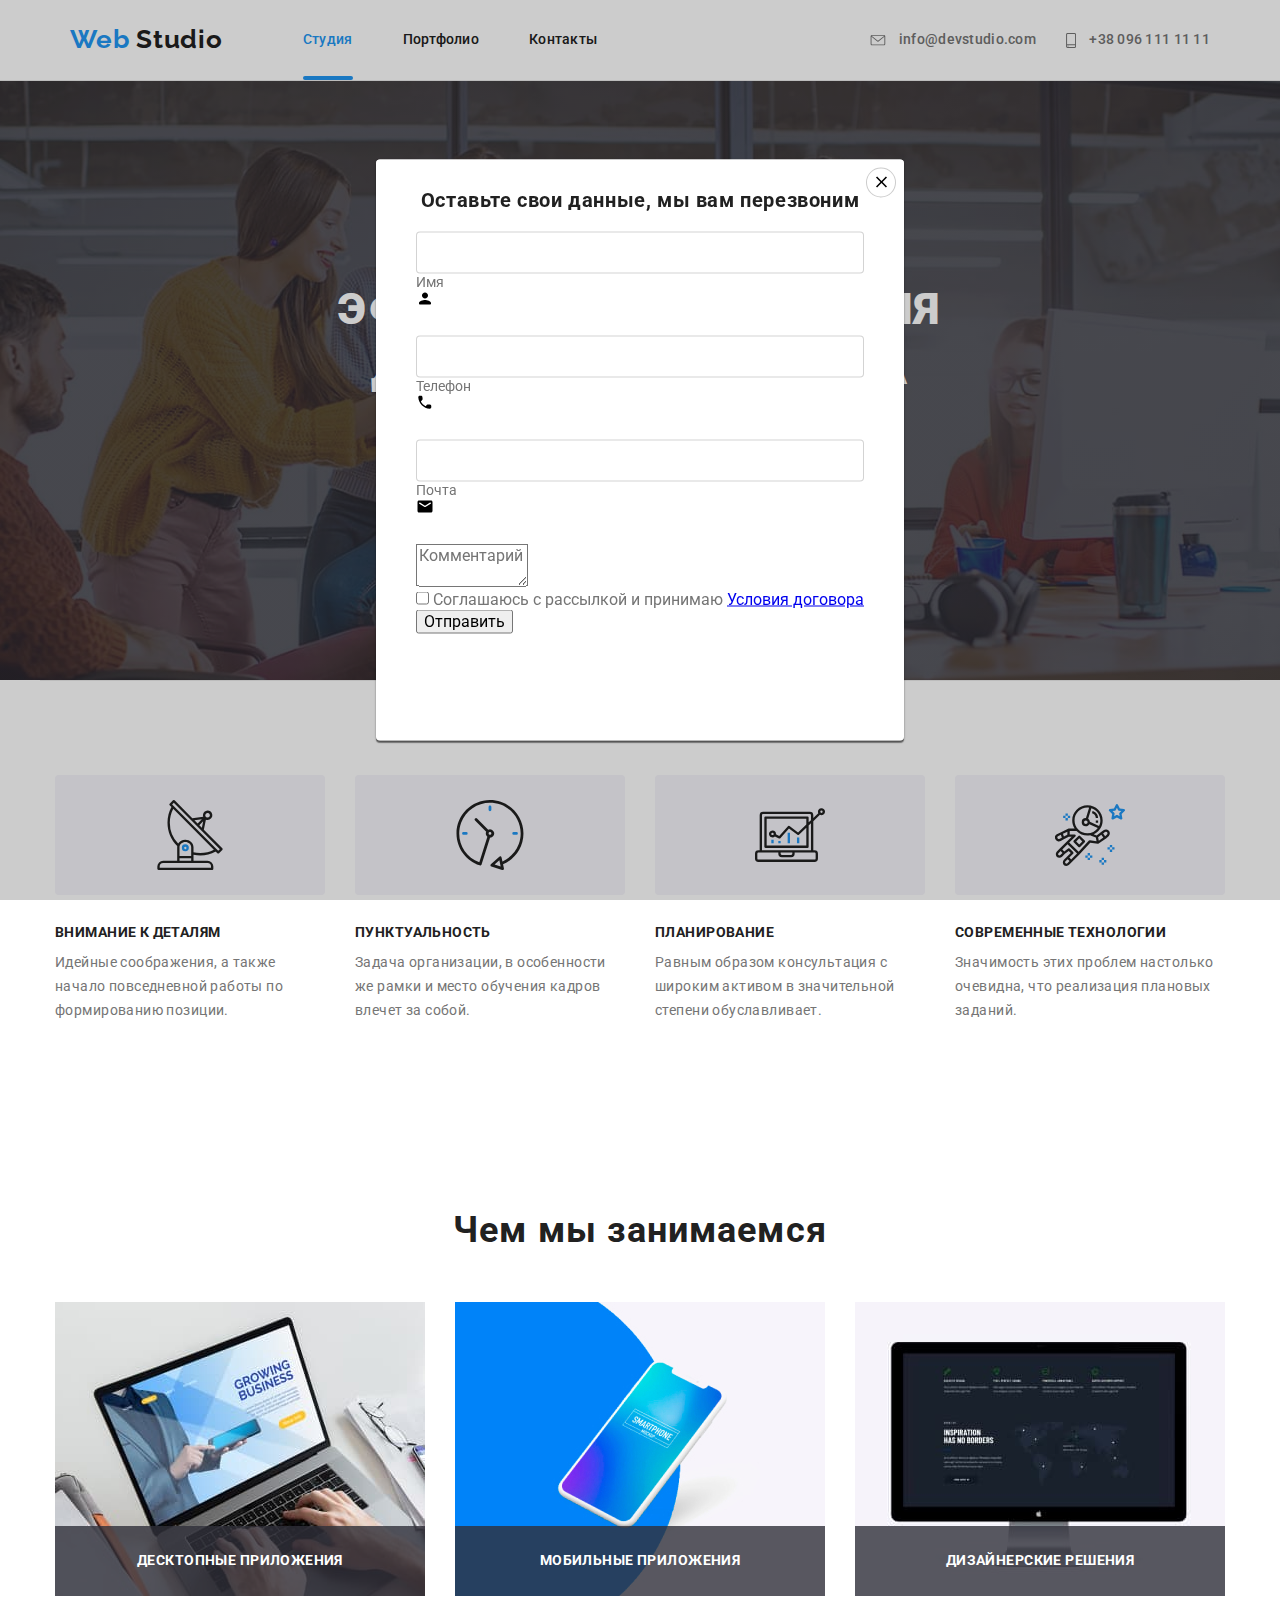
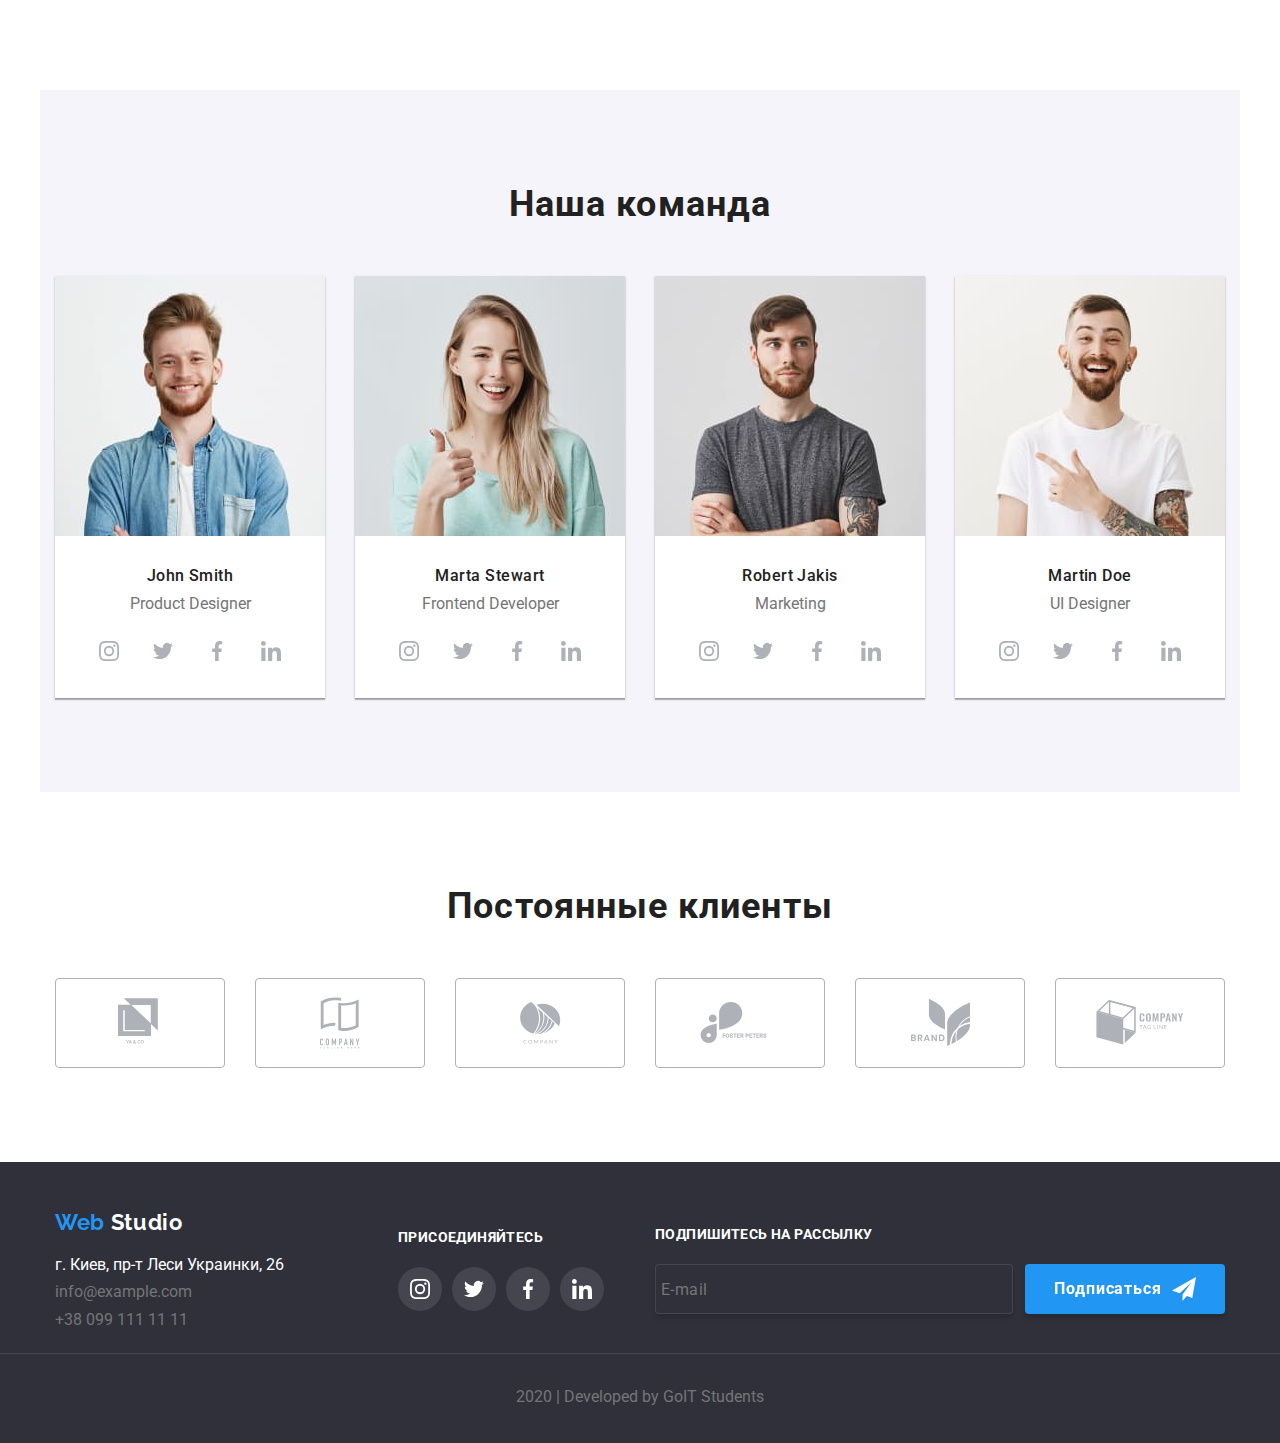
==== commit 6b965ab0: "Добавляет файлы препроцессора SASS" ====
--- a/index.html
+++ b/index.html
@@ -145,7 +145,7 @@
       <!--Наша команда-->
       <section class="section team">
         <div class="container">
-          <h2 class="section-title">Наша команда</h2>
+          <h2 class="team-title">Наша команда</h2>
           <ul class="team-list list">
             <li class="team-card">
               <img src="./images/img1.jpg" class="team-pic" alt="John Smith" />
@@ -153,28 +153,28 @@
               <p class="position">Product Designer</p>
               <ul class="social-list list">
                 <li class="social-item">
-                  <a href="#" class="social-link">
+                  <a href="#" class="link">
                     <svg class="icon-instagram" width="20" height="20">
                       <use href="./images/sprite.svg#icon-instagram"></use>
                     </svg>
                   </a>
                 </li>
                 <li class="social-item">
-                  <a href="#" class="social-link"
+                  <a href="#" class="link"
                     ><svg class="icon-twitter" width="20" height="20">
                       <use href="./images/sprite.svg#icon-twitter"></use>
                     </svg>
                   </a>
                 </li>
                 <li class="social-item">
-                  <a href="#" class="social-link"
+                  <a href="#" class="link"
                     ><svg class="icon-facebook" width="20" height="20">
                       <use href="./images/sprite.svg#icon-facebook"></use>
                     </svg>
                   </a>
                 </li>
                 <li class="social-item">
-                  <a href="#" class="social-link"
+                  <a href="#" class="link"
                     ><svg class="icon-linkedin" width="20" height="20">
                       <use href="./images/sprite.svg#icon-linkedin"></use>
                     </svg>
@@ -192,28 +192,28 @@
               <p class="position">Frontend Developer</p>
               <ul class="social-list list">
                 <li class="social-item">
-                  <a href="#" class="social-link">
+                  <a href="#" class="link">
                     <svg class="icon-instagram" width="20" height="20">
                       <use href="./images/sprite.svg#icon-instagram"></use>
                     </svg>
                   </a>
                 </li>
                 <li class="social-item">
-                  <a href="#" class="social-link"
+                  <a href="#" class="link"
                     ><svg class="icon-twitter" width="20" height="20">
                       <use href="./images/sprite.svg#icon-twitter"></use>
                     </svg>
                   </a>
                 </li>
                 <li class="social-item">
-                  <a href="#" class="social-link"
+                  <a href="#" class="link"
                     ><svg class="icon-facebook" width="20" height="20">
                       <use href="./images/sprite.svg#icon-facebook"></use>
                     </svg>
                   </a>
                 </li>
                 <li class="social-item">
-                  <a href="#" class="social-link"
+                  <a href="#" class="link"
                     ><svg class="icon-linkedin" width="20" height="20">
                       <use href="./images/sprite.svg#icon-linkedin"></use>
                     </svg>
@@ -231,28 +231,28 @@
               <p class="position">Marketing</p>
               <ul class="social-list list">
                 <li class="social-item">
-                  <a href="#" class="social-link">
+                  <a href="#" class="link">
                     <svg class="icon-instagram" width="20" height="20">
                       <use href="./images/sprite.svg#icon-instagram"></use>
                     </svg>
                   </a>
                 </li>
                 <li class="social-item">
-                  <a href="#" class="social-link"
+                  <a href="#" class="link"
                     ><svg class="icon-twitter" width="20" height="20">
                       <use href="./images/sprite.svg#icon-twitter"></use>
                     </svg>
                   </a>
                 </li>
                 <li class="social-item">
-                  <a href="#" class="social-link"
+                  <a href="#" class="link"
                     ><svg class="icon-facebook" width="20" height="20">
                       <use href="./images/sprite.svg#icon-facebook"></use>
                     </svg>
                   </a>
                 </li>
                 <li class="social-item">
-                  <a href="#" class="social-link"
+                  <a href="#" class="link"
                     ><svg class="icon-linkedin" width="20" height="20">
                       <use href="./images/sprite.svg#icon-linkedin"></use>
                     </svg>
@@ -266,28 +266,28 @@
               <p class="position">UI Designer</p>
               <ul class="social-list list">
                 <li class="social-item">
-                  <a href="#" class="social-link">
+                  <a href="#" class="link">
                     <svg class="icon-instagram" width="20" height="20">
                       <use href="./images/sprite.svg#icon-instagram"></use>
                     </svg>
                   </a>
                 </li>
                 <li class="social-item">
-                  <a href="#" class="social-link"
+                  <a href="#" class="link"
                     ><svg class="icon-twitter" width="20" height="20">
                       <use href="./images/sprite.svg#icon-twitter"></use>
                     </svg>
                   </a>
                 </li>
                 <li class="social-item">
-                  <a href="#" class="social-link"
+                  <a href="#" class="link"
                     ><svg class="icon-facebook" width="20" height="20">
                       <use href="./images/sprite.svg#icon-facebook"></use>
                     </svg>
                   </a>
                 </li>
                 <li class="social-item">
-                  <a href="#" class="social-link"
+                  <a href="#" class="link"
                     ><svg class="icon-linkedin" width="20" height="20">
                       <use href="./images/sprite.svg#icon-linkedin"></use>
                     </svg>
@@ -302,8 +302,8 @@
       <!--Постоянные клиенты-->
       <section class="clients section">
         <div class="container">
-          <h2 class="section-title">Постоянные клиенты</h2>
-          <ul class="client-list list">
+          <h2 class="clients-title">Постоянные клиенты</h2>
+          <ul class="clients-list">
             <li class="client-card">
               <a href="#" class="link"
                 ><svg class="logo-icon" width="44" height="49">
@@ -349,8 +349,8 @@
     <footer class="page-footer">
       <div class="container footer">
         <div class="footer-info">
-          <a class="link-footer" href="./index.html">
-            Web <span class="logo-footer"> Studio </span>
+          <a class="footer-link" href="./index.html">
+            Web <span class="footer-logo"> Studio </span>
           </a>
           <address>
             <ul class="address list">
--- a/css/main.min.css
+++ b/css/main.min.css
@@ -1,2 +1,2 @@
-@import url("https://fonts.googleapis.com/css2?family=Raleway:wght@700&family=Roboto:wght@400;500;700;900&display=swap");.site-nav,.contacts-link,.feature-list,.project-list{padding:0px;margin:0px;list-style:none}.link-header{text-decoration:none}.page-header .container,.feature,.projects,.portfolio{width:1200px;padding-left:15px;padding-right:15px;margin-left:auto;margin-right:auto}.page-header .header{display:-webkit-box;display:-ms-flexbox;display:flex;-webkit-box-align:center;-ms-flex-align:center;align-items:center}.page-header .main-nav{display:-webkit-box;display:-ms-flexbox;display:flex;-webkit-box-align:center;-ms-flex-align:center;align-items:center}.feature .hidden,.hidden{position:absolute;width:1px;height:1px;margin:-1px;border:0px;padding:0px;clip:rect(0 0 0 0);overflow:hidden}/*! modern-normalize v0.6.0 | MIT License | https://github.com/sindresorhus/modern-normalize */*,*::before,*::after{-webkit-box-sizing:border-box;box-sizing:border-box}:root{-moz-tab-size:4;-o-tab-size:4;tab-size:4}html{line-height:1.15;-webkit-text-size-adjust:100%}body{margin:0}body{font-family:system-ui,-apple-system,"Segoe UI",Roboto,Helvetica,Arial,sans-serif,"Apple Color Emoji","Segoe UI Emoji"}hr{height:0}abbr[title]{-webkit-text-decoration:underline dotted;text-decoration:underline dotted}b,strong{font-weight:bolder}code,kbd,samp,pre{font-family:SFMono-Regular, Consolas, 'Liberation Mono', Menlo, monospace;font-size:1em}small{font-size:80%}sub,sup{font-size:75%;line-height:0;position:relative;vertical-align:baseline}sub{bottom:-0.25em}sup{top:-0.5em}button,input,optgroup,select,textarea{font-family:inherit;font-size:100%;line-height:1.15;margin:0}button,select{text-transform:none}button,[type='button'],[type='reset'],[type='submit']{-webkit-appearance:button}button::-moz-focus-inner,[type='button']::-moz-focus-inner,[type='reset']::-moz-focus-inner,[type='submit']::-moz-focus-inner{border-style:none;padding:0}button:-moz-focusring,[type='button']:-moz-focusring,[type='reset']:-moz-focusring,[type='submit']:-moz-focusring{outline:1px dotted ButtonText}fieldset{padding:0.35em 0.75em 0.625em}legend{padding:0}progress{vertical-align:baseline}[type='number']::-webkit-inner-spin-button,[type='number']::-webkit-outer-spin-button{height:auto}[type='search']{-webkit-appearance:textfield;outline-offset:-2px}[type='search']::-webkit-search-decoration{-webkit-appearance:none}::-webkit-file-upload-button{-webkit-appearance:button;font:inherit}summary{display:list-item}body{background-color:#fff;color:#757575;font-family:Roboto, sans-serif}.link-header{color:#2196f3;font-family:Raleway, sans-serif;font-style:normal;font-weight:700;font-size:26px;line-height:1.2;letter-spacing:0.03em}.logo-header{color:#212121}.page-header{outline:1px solid #ececec}.site-nav{display:-webkit-box;display:-ms-flexbox;display:flex;margin-left:80px}.site-nav .link{display:block;padding-top:32px;padding-bottom:32px;color:#212121;font-weight:500;font-size:14px;line-height:1.14;letter-spacing:0.02em;text-decoration:none;position:relative;-webkit-transition:all 250ms cubic-bezier(0.4, 0, 0.2, 1);transition:all 250ms cubic-bezier(0.4, 0, 0.2, 1)}.site-nav .link:hover,.site-nav .link:focus{color:#2196f3}.site-nav .page-studio,.site-nav .page-portfolio{color:#2196f3}.site-nav .item:not(:last-child){margin-right:50px}.site-nav .page-studio::after,.site-nav .page-portfolio::after{content:'';display:block;width:100%;height:4px;border-radius:2px;position:absolute;bottom:0;background-color:#2196f3;-webkit-transition:all 250ms cubic-bezier(0.4, 0, 0.2, 1);transition:all 250ms cubic-bezier(0.4, 0, 0.2, 1)}.contacts-link{display:-webkit-box;display:-ms-flexbox;display:flex;margin-left:auto;-webkit-box-pack:end;-ms-flex-pack:end;justify-content:flex-end}.contacts-link .email,.contacts-link .tel{display:block;padding-top:32px;padding-bottom:32px;color:#757575;font-weight:500;font-size:14px;line-height:1.14;letter-spacing:0.02em;text-decoration:none;-webkit-transition:all 250ms cubic-bezier(0.4, 0, 0.2, 1);transition:all 250ms cubic-bezier(0.4, 0, 0.2, 1)}.contacts-link .email:hover,.contacts-link .tel:hover,.contacts-link .email:focus,.contacts-link .tel:focus{color:#2196f3}.email-icon,.tel-icon{margin-right:10px;display:inline-block;vertical-align:middle;background-size:contain;fill:currentColor}.contacts-link .item:not(:last-child){margin-right:30px}.overlay{height:600px;max-width:1600px;margin-left:auto;margin-right:auto;background-color:rgba(55,64,161,0.8);background-image:-webkit-gradient(linear, left top, right top, from(rgba(47,48,58,0.8)), to(rgba(47,48,58,0.8))),url(/images/header.jpg);background-image:linear-gradient(to right, rgba(47,48,58,0.8), rgba(47,48,58,0.8)),url(/images/header.jpg);background-repeat:no-repeat;background-position:center;background-size:cover}.hero{padding-top:200px;padding-bottom:200px;text-align:center}.hero-title{margin-left:auto;margin-right:auto;margin-top:0px;margin-bottom:46px;width:646px;color:#fff;font-weight:900;font-size:44px;line-height:1.36;text-align:center;letter-spacing:0.06em;text-transform:uppercase}.hero .button{background-color:#2196f3;color:#fff;font-family:inherit;font-weight:700;font-size:16px;text-align:center;letter-spacing:0.06em;text-decoration:none;border-radius:4px;padding:17px 32px;display:inline-block;border:none;-webkit-box-shadow:0px 4px 4px rgba(0,0,0,0.15);box-shadow:0px 4px 4px rgba(0,0,0,0.15);-webkit-transform:scale3d(1, 1, 1);transform:scale3d(1, 1, 1);-webkit-transition:all 250ms cubic-bezier(0.4, 0, 0.2, 1);transition:all 250ms cubic-bezier(0.4, 0, 0.2, 1)}.hero .button:hover,.hero .button:focus{background-color:#fff;color:#2196f3;border:none;cursor:pointer;-webkit-transform:scale3d(1.1, 1.1, 1.1);transform:scale3d(1.1, 1.1, 1.1)}.feature{padding-top:94px;padding-bottom:94px;border-top:1px solid #ececec}.feature-list{display:-webkit-box;display:-ms-flexbox;display:flex}.feature-item{width:278px}.feature-icon{display:-webkit-box;display:-ms-flexbox;display:flex;-webkit-box-sizing:border-box;box-sizing:border-box;-webkit-box-align:center;-ms-flex-align:center;align-items:center;-webkit-box-pack:center;-ms-flex-pack:center;justify-content:center;height:120px;margin-bottom:30px;border-radius:4px;background-color:#f5f4fa}.feature-item:not(:last-child){margin-right:30px}.feature-list .text{margin-top:0px;margin-bottom:0px;font-weight:400;font-size:14px;line-height:1.7;letter-spacing:0.03em}.feature-list .title{margin-top:0px;margin-bottom:10px;color:#212121;font-weight:700;font-size:14px;line-height:1.14;letter-spacing:0.03em;text-transform:uppercase}.projects{padding-top:94px;padding-bottom:94px}.projects-title{margin-top:0px;margin-bottom:50px;color:#212121;font-weight:700;font-size:36px;line-height:1.16;text-align:center;letter-spacing:0.03em}.project-list{display:-webkit-box;display:-ms-flexbox;display:flex}.project-item{position:relative;width:370px}img{display:block}.project-item:not(:last-child){margin-right:30px}.project-item .title{position:absolute;width:100%;bottom:0;margin-top:0px;margin-bottom:0px;padding-top:27px;padding-bottom:27px;height:70px;color:#fff;background-color:rgba(47,48,58,0.8);font-weight:700;font-size:14px;line-height:1.14;text-align:center;letter-spacing:0.03em;text-transform:uppercase}.portfolio{padding-top:94px;padding-bottom:94px}.filter{display:-webkit-box;display:-ms-flexbox;display:flex;margin-left:auto;margin-right:auto;padding-bottom:50px;-webkit-box-pack:center;-ms-flex-pack:center;justify-content:center}
+@import url("https://fonts.googleapis.com/css2?family=Raleway:wght@700&family=Roboto:wght@400;500;700;900&display=swap");.site-nav,.contacts-link,.feature-list,.project-list,.team-list,.social-list,.social-item .link,.clients-list,.address,.social,.filter,.project-block{padding:0px;margin:0px;list-style:none}.link-header,.footer-link,.footer-logo,.address .info,.social .info{text-decoration:none}.page-header .container,.feature,.projects,.team,.clients,.footer,.portfolio{width:1200px;padding-left:15px;padding-right:15px;margin-left:auto;margin-right:auto}.page-header .header{display:-webkit-box;display:-ms-flexbox;display:flex;-webkit-box-align:center;-ms-flex-align:center;align-items:center}.page-header .main-nav{display:-webkit-box;display:-ms-flexbox;display:flex;-webkit-box-align:center;-ms-flex-align:center;align-items:center}.projects-title,.team-title,.clients-title{margin-top:0px;margin-bottom:50px;color:#212121;font-weight:700;font-size:36px;line-height:1.16;text-align:center;letter-spacing:0.03em}.feature .hidden,.hidden,.backdrop .hidden{position:absolute;width:1px;height:1px;margin:-1px;border:0px;padding:0px;clip:rect(0 0 0 0);overflow:hidden}/*! modern-normalize v0.6.0 | MIT License | https://github.com/sindresorhus/modern-normalize */*,*::before,*::after{-webkit-box-sizing:border-box;box-sizing:border-box}:root{-moz-tab-size:4;-o-tab-size:4;tab-size:4}html{line-height:1.15;-webkit-text-size-adjust:100%}body{margin:0}body{font-family:system-ui,-apple-system,"Segoe UI",Roboto,Helvetica,Arial,sans-serif,"Apple Color Emoji","Segoe UI Emoji"}hr{height:0}abbr[title]{-webkit-text-decoration:underline dotted;text-decoration:underline dotted}b,strong{font-weight:bolder}code,kbd,samp,pre{font-family:SFMono-Regular, Consolas, 'Liberation Mono', Menlo, monospace;font-size:1em}small{font-size:80%}sub,sup{font-size:75%;line-height:0;position:relative;vertical-align:baseline}sub{bottom:-0.25em}sup{top:-0.5em}button,input,optgroup,select,textarea{font-family:inherit;font-size:100%;line-height:1.15;margin:0}button,select{text-transform:none}button,[type='button'],[type='reset'],[type='submit']{-webkit-appearance:button}button::-moz-focus-inner,[type='button']::-moz-focus-inner,[type='reset']::-moz-focus-inner,[type='submit']::-moz-focus-inner{border-style:none;padding:0}button:-moz-focusring,[type='button']:-moz-focusring,[type='reset']:-moz-focusring,[type='submit']:-moz-focusring{outline:1px dotted ButtonText}fieldset{padding:0.35em 0.75em 0.625em}legend{padding:0}progress{vertical-align:baseline}[type='number']::-webkit-inner-spin-button,[type='number']::-webkit-outer-spin-button{height:auto}[type='search']{-webkit-appearance:textfield;outline-offset:-2px}[type='search']::-webkit-search-decoration{-webkit-appearance:none}::-webkit-file-upload-button{-webkit-appearance:button;font:inherit}summary{display:list-item}body{background-color:#fff;color:#757575;font-family:Roboto, sans-serif}.link-header{color:#2196f3;font-family:Raleway, sans-serif;font-style:normal;font-weight:700;font-size:26px;line-height:1.2;letter-spacing:0.03em}.logo-header{color:#212121}.page-header{outline:1px solid #ececec}.site-nav{display:-webkit-box;display:-ms-flexbox;display:flex;margin-left:80px}.site-nav .link{display:block;padding-top:32px;padding-bottom:32px;color:#212121;font-weight:500;font-size:14px;line-height:1.14;letter-spacing:0.02em;text-decoration:none;position:relative;-webkit-transition:all 250ms cubic-bezier(0.4, 0, 0.2, 1);transition:all 250ms cubic-bezier(0.4, 0, 0.2, 1)}.site-nav .link:hover,.site-nav .link:focus{color:#2196f3}.site-nav .page-studio,.site-nav .page-portfolio{color:#2196f3}.site-nav .item:not(:last-child){margin-right:50px}.site-nav .page-studio::after,.site-nav .page-portfolio::after{content:'';display:block;width:100%;height:4px;border-radius:2px;position:absolute;bottom:0;background-color:#2196f3;-webkit-transition:all 250ms cubic-bezier(0.4, 0, 0.2, 1);transition:all 250ms cubic-bezier(0.4, 0, 0.2, 1)}.contacts-link{display:-webkit-box;display:-ms-flexbox;display:flex;margin-left:auto;-webkit-box-pack:end;-ms-flex-pack:end;justify-content:flex-end}.contacts-link .email,.contacts-link .tel{display:block;padding-top:32px;padding-bottom:32px;color:#757575;font-weight:500;font-size:14px;line-height:1.14;letter-spacing:0.02em;text-decoration:none;-webkit-transition:all 250ms cubic-bezier(0.4, 0, 0.2, 1);transition:all 250ms cubic-bezier(0.4, 0, 0.2, 1)}.contacts-link .email:hover,.contacts-link .tel:hover,.contacts-link .email:focus,.contacts-link .tel:focus{color:#2196f3}.email-icon,.tel-icon{margin-right:10px;display:inline-block;vertical-align:middle;background-size:contain;fill:currentColor}.contacts-link .item:not(:last-child){margin-right:30px}.overlay{height:600px;max-width:1600px;margin-left:auto;margin-right:auto;background-color:rgba(55,64,161,0.8);background-image:-webkit-gradient(linear, left top, right top, from(rgba(47,48,58,0.8)), to(rgba(47,48,58,0.8))),url(/images/header.jpg);background-image:linear-gradient(to right, rgba(47,48,58,0.8), rgba(47,48,58,0.8)),url(/images/header.jpg);background-repeat:no-repeat;background-position:center;background-size:cover}.hero{padding-top:200px;padding-bottom:200px;text-align:center}.hero-title{margin-left:auto;margin-right:auto;margin-top:0px;margin-bottom:46px;width:646px;color:#fff;font-weight:900;font-size:44px;line-height:1.36;text-align:center;letter-spacing:0.06em;text-transform:uppercase}.hero .button{background-color:#2196f3;color:#fff;font-family:inherit;font-weight:700;font-size:16px;text-align:center;letter-spacing:0.06em;text-decoration:none;border-radius:4px;padding:17px 32px;display:inline-block;border:none;-webkit-box-shadow:0px 4px 4px rgba(0,0,0,0.15);box-shadow:0px 4px 4px rgba(0,0,0,0.15);-webkit-transform:scale3d(1, 1, 1);transform:scale3d(1, 1, 1);-webkit-transition:all 250ms cubic-bezier(0.4, 0, 0.2, 1);transition:all 250ms cubic-bezier(0.4, 0, 0.2, 1)}.hero .button:hover,.hero .button:focus{background-color:#fff;color:#2196f3;border:none;cursor:pointer;-webkit-transform:scale3d(1.1, 1.1, 1.1);transform:scale3d(1.1, 1.1, 1.1)}.feature{padding-top:94px;padding-bottom:94px;border-top:1px solid #ececec}.feature-list{display:-webkit-box;display:-ms-flexbox;display:flex}.feature-item{width:278px}.feature-icon{display:-webkit-box;display:-ms-flexbox;display:flex;-webkit-box-sizing:border-box;box-sizing:border-box;-webkit-box-align:center;-ms-flex-align:center;align-items:center;-webkit-box-pack:center;-ms-flex-pack:center;justify-content:center;height:120px;margin-bottom:30px;border-radius:4px;background-color:#f5f4fa}.feature-item:not(:last-child){margin-right:30px}.feature-list .text{margin-top:0px;margin-bottom:0px;font-weight:400;font-size:14px;line-height:1.7;letter-spacing:0.03em}.feature-list .title{margin-top:0px;margin-bottom:10px;color:#212121;font-weight:700;font-size:14px;line-height:1.14;letter-spacing:0.03em;text-transform:uppercase}.projects{padding-top:94px;padding-bottom:94px}.project-list{display:-webkit-box;display:-ms-flexbox;display:flex}.project-item{position:relative;width:370px}img{display:block}.project-item:not(:last-child){margin-right:30px}.project-item .title{position:absolute;width:100%;bottom:0;margin:0px;padding:27px 0px;height:70px;color:#fff;background-color:rgba(47,48,58,0.8);font-weight:700;font-size:14px;line-height:1.14;text-align:center;letter-spacing:0.03em;text-transform:uppercase}.team{padding-top:94px;padding-bottom:94px;background-color:#f5f4fa}.team-title{margin-top:0px;margin-bottom:50px}.team-list{display:-webkit-box;display:-ms-flexbox;display:flex}.team-card{width:278px;background:#fff;-webkit-box-shadow:0px 2px 1px rgba(0,0,0,0.2),0px 1px 1px rgba(0,0,0,0.14),0px 1px 3px rgba(0,0,0,0.12);box-shadow:0px 2px 1px rgba(0,0,0,0.2),0px 1px 1px rgba(0,0,0,0.14),0px 1px 3px rgba(0,0,0,0.12)}.team-pic{margin-bottom:30px}.team-card:not(:last-child){margin-right:30px}.team-list .title{margin-top:0px;margin-bottom:10px;color:#212121;font-weight:500;font-size:16px;line-height:1.19;text-align:center;letter-spacing:0.03em}.team-list .position{margin-top:0px;margin-bottom:16px;text-align:center;font-weight:400}.social-list{display:-webkit-box;display:-ms-flexbox;display:flex;-webkit-box-pack:center;-ms-flex-pack:center;justify-content:center;margin-bottom:25px}.social-item{padding:0}.social-item .link{display:-webkit-box;display:-ms-flexbox;display:flex;padding:12px;width:44px;height:44px;fill:#afb1b8;border-radius:50%;background-color:#fff;-webkit-transition:all 250ms cubic-bezier(0.4, 0, 0.2, 1);transition:all 250ms cubic-bezier(0.4, 0, 0.2, 1)}.social-item:not(:last-child){margin-right:10px}.social-item .link:hover,.social-item .link:focus{fill:#fff;background-color:#2196f3}.clients{padding-top:94px;padding-bottom:94px}.clients-list{margin-left:auto;display:-webkit-box;display:-ms-flexbox;display:flex;-webkit-box-align:center;-ms-flex-align:center;align-items:center}.client-card .link{display:-webkit-box;display:-ms-flexbox;display:flex;-webkit-box-pack:center;-ms-flex-pack:center;justify-content:center;-webkit-box-align:center;-ms-flex-align:center;align-items:center;width:170px;height:90px;fill:#afb1b8;background-color:#fff;border:1px solid #afb1b8;border-radius:4px;-webkit-transition:all 250ms cubic-bezier(0.4, 0, 0.2, 1);transition:all 250ms cubic-bezier(0.4, 0, 0.2, 1)}.client-card .link:hover,.client-card.link:focus{fill:#2196f3;border:1px solid #2196f3}.client-card:not(:last-child){margin-right:30px}.footer-link,.footer-logo{display:inline-block;margin-bottom:10px;font-family:Raleway;font-weight:bold;font-size:22px;line-height:1.18;letter-spacing:0.03em}.footer-link{color:#2196f3}.footer-logo{color:#fff}.page-footer{background-color:#2f303a;padding-top:48px}.footer{display:-webkit-box;display:-ms-flexbox;display:flex;-webkit-box-align:center;-ms-flex-align:center;align-items:center;padding-bottom:24px}.footer-info{width:calc((100% - 30px) / 12 * 4)}.address{font-style:normal}.address-info{margin-bottom:9px;color:#fff}.address .mail-info{margin-bottom:9px}.address .info{color:#757575;-webkit-transition:all 250ms cubic-bezier(0.4, 0, 0.2, 1);transition:all 250ms cubic-bezier(0.4, 0, 0.2, 1)}.address .info:hover,.address .info:focus{color:#2196f3}.social-block{width:calc((100% - 30px) / 12 * 3)}.social-block .join{display:inline-block;margin-bottom:21px;font-style:normal;font-weight:700;font-size:14px;line-height:1.14;letter-spacing:0.03em;text-transform:uppercase;color:#fff}.social{display:-webkit-box;display:-ms-flexbox;display:flex}.social .info{fill:#fff}.social-icon .info{display:-webkit-box;display:-ms-flexbox;display:flex;width:44px;height:44px;border-radius:50%;padding:12px;background-color:rgba(255,255,255,0.1);-webkit-transition:all 250ms cubic-bezier(0.4, 0, 0.2, 1);transition:all 250ms cubic-bezier(0.4, 0, 0.2, 1)}.social-icon .info:hover,.social-icon .info:focus{background-color:#2196f3}.social-icon:not(:last-child){margin-right:10px}.exhortation{display:inline-block;margin-bottom:21px;font-style:normal;font-weight:700;font-size:14px;line-height:1.14;letter-spacing:0.03em;text-transform:uppercase;color:#fff}.form{display:-webkit-box;display:-ms-flexbox;display:flex}.input{margin-right:12px;width:358px;height:50px;-webkit-box-sizing:border-box;box-sizing:border-box;-webkit-box-shadow:0px 4px 4px rgba(0,0,0,0.15);box-shadow:0px 4px 4px rgba(0,0,0,0.15);border-radius:4px;font-style:normal;font-weight:400;font-size:16px;line-height:1.87;letter-spacing:0.03em;color:rgba(255,255,255,0.1);padding-left:5px;border:1px solid rgba(255,255,255,0.1);background:#2f303a;-webkit-transition:all 250ms cubic-bezier(0.4, 0, 0.2, 1);transition:all 250ms cubic-bezier(0.4, 0, 0.2, 1)}.input:hover,.input:focus{border-color:#2196f3}.submit{display:-webkit-box;display:-ms-flexbox;display:flex;width:200px;height:50px;border:1px solid transparent;-webkit-box-sizing:border-box;box-sizing:border-box;-webkit-box-shadow:0px 4px 4px rgba(0,0,0,0.15);box-shadow:0px 4px 4px rgba(0,0,0,0.15);border-radius:4px;background-color:#2196f3;color:#fff;font-family:Roboto;font-style:normal;font-weight:bold;font-size:16px;line-height:1.87;letter-spacing:0.06em;-webkit-box-align:center;-ms-flex-align:center;align-items:center;-webkit-box-pack:center;-ms-flex-pack:center;justify-content:center;-webkit-transform:scale3d(1, 1, 1);transform:scale3d(1, 1, 1);-webkit-transition:all 250ms cubic-bezier(0.4, 0, 0.2, 1);transition:all 250ms cubic-bezier(0.4, 0, 0.2, 1)}.submit:hover{-webkit-transform:scale3d(1.1, 1.1, 1.1);transform:scale3d(1.1, 1.1, 1.1)}.submit .icon-send{margin-left:10px}.copyright{padding-top:18px;padding-bottom:21px;text-align:center;border-top:1px solid rgba(255,255,255,0.1)}.portfolio{padding-top:94px;padding-bottom:94px}.filter{display:-webkit-box;display:-ms-flexbox;display:flex;margin-left:auto;margin-right:auto;padding-bottom:50px;-webkit-box-pack:center;-ms-flex-pack:center;justify-content:center}.filter .button{background-color:#f5f4fa;color:#212121;font-family:inherit;font-weight:500;font-size:16px;line-height:1.6;letter-spacing:0.03em;text-align:center;height:38px;border-radius:4px;padding:6px 22px;border:1px solid transparent;display:inline-block;-webkit-transition:all 250ms cubic-bezier(0.4, 0, 0.2, 1);transition:all 250ms cubic-bezier(0.4, 0, 0.2, 1)}.filter-item:not(:last-child){margin-right:8px}.filter-item .button:hover,.filter-item .button:focus{background-color:#2196f3;color:#fff;-webkit-box-shadow:0px 2px 2px rgba(0,0,0,0.12),0px 1px 2px rgba(0,0,0,0.08),0px 3px 1px rgba(0,0,0,0.1);box-shadow:0px 2px 2px rgba(0,0,0,0.12),0px 1px 2px rgba(0,0,0,0.08),0px 3px 1px rgba(0,0,0,0.1)}.project-block{display:-webkit-box;display:-ms-flexbox;display:flex;-ms-flex-wrap:wrap;flex-wrap:wrap}.project-card{width:calc((100% - 60px) / 3);margin-right:30px;margin-bottom:30px;background:#fff;border:1px solid #eee;-webkit-box-sizing:border-box;box-sizing:border-box;-webkit-transition:all 250ms cubic-bezier(0.4, 0, 0.2, 1);transition:all 250ms cubic-bezier(0.4, 0, 0.2, 1)}.project-card:hover,.project-card:focus{-webkit-box-shadow:1px 4px 6px rgba(0,0,0,0.16),0px 4px 4px rgba(0,0,0,0.06),0px 1px 1px rgba(0,0,0,0.12);box-shadow:1px 4px 6px rgba(0,0,0,0.16),0px 4px 4px rgba(0,0,0,0.06),0px 1px 1px rgba(0,0,0,0.12)}.project-block .project{text-decoration:none;display:block}.project-block .subject{margin-top:0px;margin-bottom:0px;color:#212121;font-weight:700;font-size:18px;line-height:2;letter-spacing:0.06em}.project-card:nth-child(3n){margin-right:0}.card-content{padding:24px 20px;background:#fff;color:#757575;-webkit-box-sizing:border-box;box-sizing:border-box}.project-image{position:relative;overflow:hidden}.project-image .text{margin-top:0px;margin-bottom:0px;padding:63px 24px;font-weight:400;font-size:16px;line-height:1.9;letter-spacing:0.03em;color:#fff;background-color:rgba(33,150,243,0.9);width:100%;height:100%;top:0;left:0;opacity:0;position:absolute;-webkit-transform:translateY(100%);transform:translateY(100%);-webkit-transition:all 250ms cubic-bezier(0.4, 0, 0.2, 1);transition:all 250ms cubic-bezier(0.4, 0, 0.2, 1)}.project:hover .text{opacity:1;-webkit-transform:translateY(0);transform:translateY(0)}.project-img{display:block;max-width:100%;height:auto}.backdrop{width:100%;height:100%;position:fixed;top:0;left:0;background-color:rgba(0,0,0,0.2)}.modal{position:fixed;top:50%;left:50%;opacity:1;background:rgba(0,0,0,0.2);-webkit-transform:translate(-50%, -50%);transform:translate(-50%, -50%);background:#fff;-webkit-box-shadow:0px 2px 1px rgba(0,0,0,0.2),0px 1px 1px rgba(0,0,0,0.14),0px 1px 3px rgba(0,0,0,0.12);box-shadow:0px 2px 1px rgba(0,0,0,0.2),0px 1px 1px rgba(0,0,0,0.14),0px 1px 3px rgba(0,0,0,0.12);border-radius:4px}.modal-close{position:absolute;z-index:1;top:0;right:0;padding:5px;margin-right:8px;margin-top:8px;width:30px;height:30px;background:#fff;border:1px solid rgba(0,0,0,0.2);-webkit-box-sizing:border-box;box-sizing:border-box;border-radius:50%;-webkit-transition:all 250ms cubic-bezier(0.4, 0, 0.2, 1);transition:all 250ms cubic-bezier(0.4, 0, 0.2, 1)}.modal-close:hover{background-color:#2196f3;fill:#fff;border:1px solid transparent}.feedback{position:relative;width:528px;height:581px;padding:40px;background-color:#fff;-webkit-box-shadow:0px 2px 1px rgba(0,0,0,0.2),0px 1px 1px rgba(0,0,0,0.14),0px 1px 3px rgba(0,0,0,0.12);box-shadow:0px 2px 1px rgba(0,0,0,0.2),0px 1px 1px rgba(0,0,0,0.14),0px 1px 3px rgba(0,0,0,0.12);border-radius:4px}.feedback-title{display:block;text-align:center;margin-bottom:30px;font-size:20px;line-height:1.5px;letter-spacing:0.03em;color:#212121}.form-field{position:relative;display:-webkit-box;display:-ms-flexbox;display:flex;-webkit-box-orient:vertical;-webkit-box-direction:normal;-ms-flex-direction:column;flex-direction:column;margin-bottom:28px;-webkit-box-sizing:border-box;box-sizing:border-box;border-radius:4px;font-size:14px;color:#757575}.form-input{margin:0;padding-top:12px;padding-bottom:12px;padding-left:42px;border:1px solid rgba(33,33,33,0.2);-webkit-box-sizing:border-box;box-sizing:border-box;border-radius:4px}
 /*# sourceMappingURL=main.min.css.map */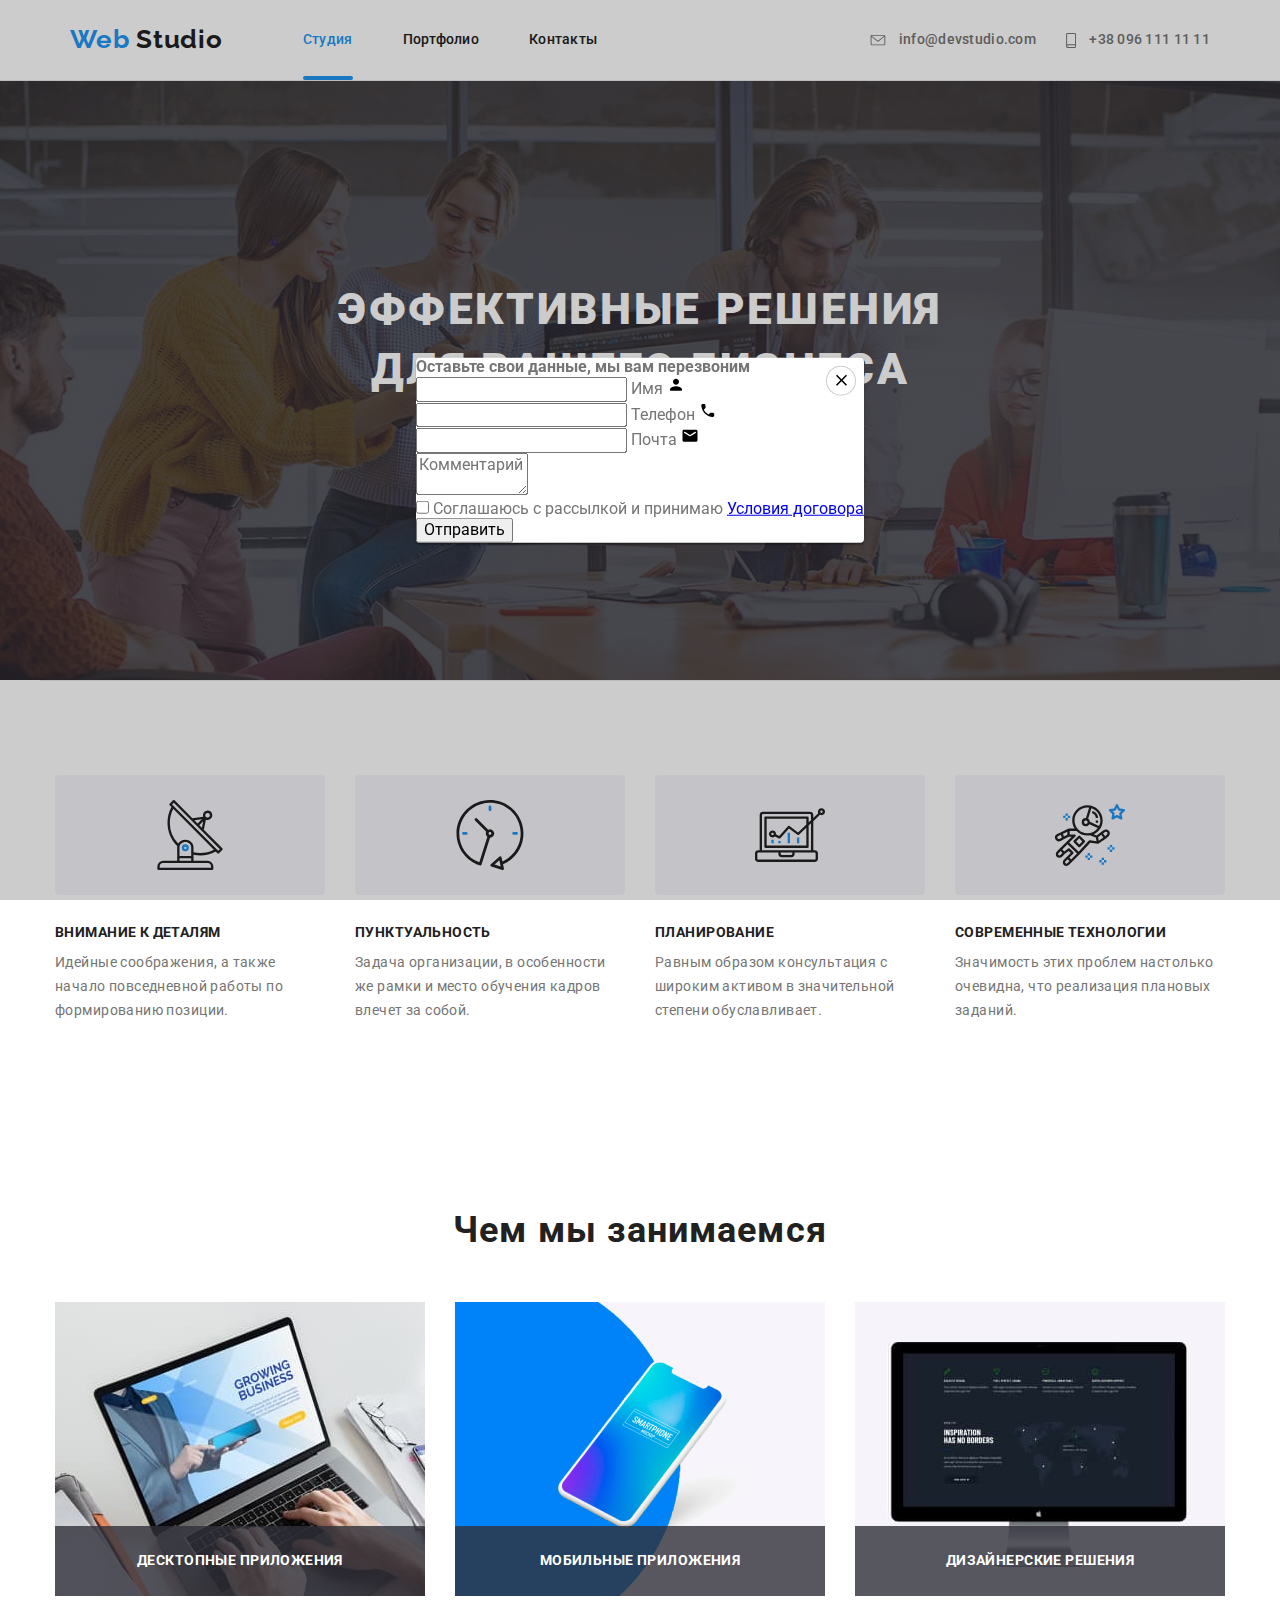
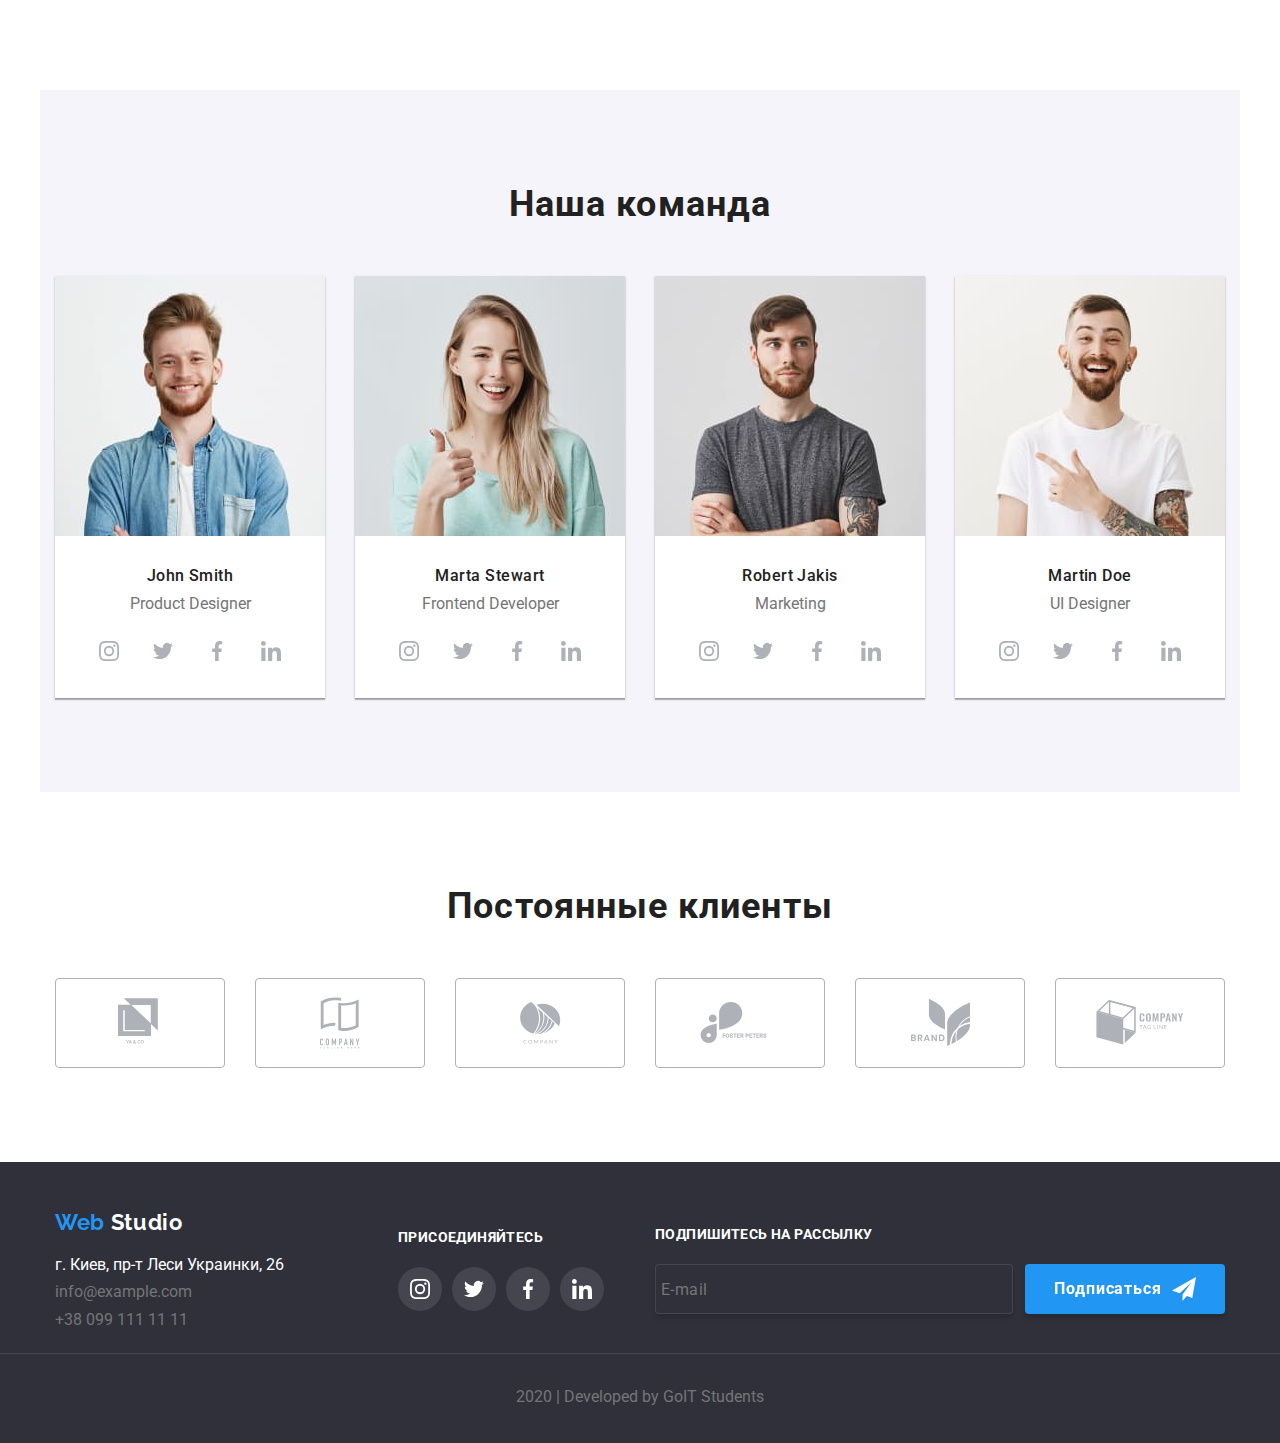
==== commit 2c108510: "Переносит стили в синтаксис scss" ====
--- a/index.html
+++ b/index.html
@@ -440,7 +440,7 @@
               placeholder=" "
             />
             <label for="name" class="form-label">Имя</label>
-            <svg class="icon-form" width="18" height="18">
+            <svg class="form-icon" width="18" height="18">
               <use href="./images/sprite.svg#icon-user"></use>
             </svg>
           </div>
@@ -454,7 +454,7 @@
               placeholder=" "
             />
             <label for="tel" class="form-label">Телефон</label>
-            <svg class="icon-form" width="18" height="18">
+            <svg class="form-icon" width="18" height="18">
               <use href="./images/sprite.svg#icon-tlf"></use>
             </svg>
           </div>
@@ -468,12 +468,12 @@
               placeholder=" "
             />
             <label for="email" class="form-label">Почта</label>
-            <svg class="icon-form" width="18" height="18">
+            <svg class="form-icon" width="18" height="18">
               <use href="./images/sprite.svg#icon-mail"></use>
             </svg>
           </div>
 
-          <div class="form-comment">
+          <div class="field-comment">
             <textarea
               name="comment"
               class="comment"
@@ -486,7 +486,7 @@
           <div class="form-checkbox">
             <label class="agreement">
               <input type="checkbox" class="checkbox" name="agreement" />
-              <span class="icon-check"></span>
+              <span class="check-icon"></span>
               Соглашаюсь с рассылкой и принимаю
               <a
                 class="link-agreement"
--- a/css/main.min.css
+++ b/css/main.min.css
@@ -1,2 +1,2 @@
-@import url("https://fonts.googleapis.com/css2?family=Raleway:wght@700&family=Roboto:wght@400;500;700;900&display=swap");.site-nav,.contacts-link,.feature-list,.project-list,.team-list,.social-list,.social-item .link,.clients-list,.address,.social,.filter,.project-block{padding:0px;margin:0px;list-style:none}.link-header,.footer-link,.footer-logo,.address .info,.social .info{text-decoration:none}.page-header .container,.feature,.projects,.team,.clients,.footer,.portfolio{width:1200px;padding-left:15px;padding-right:15px;margin-left:auto;margin-right:auto}.page-header .header{display:-webkit-box;display:-ms-flexbox;display:flex;-webkit-box-align:center;-ms-flex-align:center;align-items:center}.page-header .main-nav{display:-webkit-box;display:-ms-flexbox;display:flex;-webkit-box-align:center;-ms-flex-align:center;align-items:center}.projects-title,.team-title,.clients-title{margin-top:0px;margin-bottom:50px;color:#212121;font-weight:700;font-size:36px;line-height:1.16;text-align:center;letter-spacing:0.03em}.feature .hidden,.hidden,.backdrop .hidden{position:absolute;width:1px;height:1px;margin:-1px;border:0px;padding:0px;clip:rect(0 0 0 0);overflow:hidden}/*! modern-normalize v0.6.0 | MIT License | https://github.com/sindresorhus/modern-normalize */*,*::before,*::after{-webkit-box-sizing:border-box;box-sizing:border-box}:root{-moz-tab-size:4;-o-tab-size:4;tab-size:4}html{line-height:1.15;-webkit-text-size-adjust:100%}body{margin:0}body{font-family:system-ui,-apple-system,"Segoe UI",Roboto,Helvetica,Arial,sans-serif,"Apple Color Emoji","Segoe UI Emoji"}hr{height:0}abbr[title]{-webkit-text-decoration:underline dotted;text-decoration:underline dotted}b,strong{font-weight:bolder}code,kbd,samp,pre{font-family:SFMono-Regular, Consolas, 'Liberation Mono', Menlo, monospace;font-size:1em}small{font-size:80%}sub,sup{font-size:75%;line-height:0;position:relative;vertical-align:baseline}sub{bottom:-0.25em}sup{top:-0.5em}button,input,optgroup,select,textarea{font-family:inherit;font-size:100%;line-height:1.15;margin:0}button,select{text-transform:none}button,[type='button'],[type='reset'],[type='submit']{-webkit-appearance:button}button::-moz-focus-inner,[type='button']::-moz-focus-inner,[type='reset']::-moz-focus-inner,[type='submit']::-moz-focus-inner{border-style:none;padding:0}button:-moz-focusring,[type='button']:-moz-focusring,[type='reset']:-moz-focusring,[type='submit']:-moz-focusring{outline:1px dotted ButtonText}fieldset{padding:0.35em 0.75em 0.625em}legend{padding:0}progress{vertical-align:baseline}[type='number']::-webkit-inner-spin-button,[type='number']::-webkit-outer-spin-button{height:auto}[type='search']{-webkit-appearance:textfield;outline-offset:-2px}[type='search']::-webkit-search-decoration{-webkit-appearance:none}::-webkit-file-upload-button{-webkit-appearance:button;font:inherit}summary{display:list-item}body{background-color:#fff;color:#757575;font-family:Roboto, sans-serif}.link-header{color:#2196f3;font-family:Raleway, sans-serif;font-style:normal;font-weight:700;font-size:26px;line-height:1.2;letter-spacing:0.03em}.logo-header{color:#212121}.page-header{outline:1px solid #ececec}.site-nav{display:-webkit-box;display:-ms-flexbox;display:flex;margin-left:80px}.site-nav .link{display:block;padding-top:32px;padding-bottom:32px;color:#212121;font-weight:500;font-size:14px;line-height:1.14;letter-spacing:0.02em;text-decoration:none;position:relative;-webkit-transition:all 250ms cubic-bezier(0.4, 0, 0.2, 1);transition:all 250ms cubic-bezier(0.4, 0, 0.2, 1)}.site-nav .link:hover,.site-nav .link:focus{color:#2196f3}.site-nav .page-studio,.site-nav .page-portfolio{color:#2196f3}.site-nav .item:not(:last-child){margin-right:50px}.site-nav .page-studio::after,.site-nav .page-portfolio::after{content:'';display:block;width:100%;height:4px;border-radius:2px;position:absolute;bottom:0;background-color:#2196f3;-webkit-transition:all 250ms cubic-bezier(0.4, 0, 0.2, 1);transition:all 250ms cubic-bezier(0.4, 0, 0.2, 1)}.contacts-link{display:-webkit-box;display:-ms-flexbox;display:flex;margin-left:auto;-webkit-box-pack:end;-ms-flex-pack:end;justify-content:flex-end}.contacts-link .email,.contacts-link .tel{display:block;padding-top:32px;padding-bottom:32px;color:#757575;font-weight:500;font-size:14px;line-height:1.14;letter-spacing:0.02em;text-decoration:none;-webkit-transition:all 250ms cubic-bezier(0.4, 0, 0.2, 1);transition:all 250ms cubic-bezier(0.4, 0, 0.2, 1)}.contacts-link .email:hover,.contacts-link .tel:hover,.contacts-link .email:focus,.contacts-link .tel:focus{color:#2196f3}.email-icon,.tel-icon{margin-right:10px;display:inline-block;vertical-align:middle;background-size:contain;fill:currentColor}.contacts-link .item:not(:last-child){margin-right:30px}.overlay{height:600px;max-width:1600px;margin-left:auto;margin-right:auto;background-color:rgba(55,64,161,0.8);background-image:-webkit-gradient(linear, left top, right top, from(rgba(47,48,58,0.8)), to(rgba(47,48,58,0.8))),url(/images/header.jpg);background-image:linear-gradient(to right, rgba(47,48,58,0.8), rgba(47,48,58,0.8)),url(/images/header.jpg);background-repeat:no-repeat;background-position:center;background-size:cover}.hero{padding-top:200px;padding-bottom:200px;text-align:center}.hero-title{margin-left:auto;margin-right:auto;margin-top:0px;margin-bottom:46px;width:646px;color:#fff;font-weight:900;font-size:44px;line-height:1.36;text-align:center;letter-spacing:0.06em;text-transform:uppercase}.hero .button{background-color:#2196f3;color:#fff;font-family:inherit;font-weight:700;font-size:16px;text-align:center;letter-spacing:0.06em;text-decoration:none;border-radius:4px;padding:17px 32px;display:inline-block;border:none;-webkit-box-shadow:0px 4px 4px rgba(0,0,0,0.15);box-shadow:0px 4px 4px rgba(0,0,0,0.15);-webkit-transform:scale3d(1, 1, 1);transform:scale3d(1, 1, 1);-webkit-transition:all 250ms cubic-bezier(0.4, 0, 0.2, 1);transition:all 250ms cubic-bezier(0.4, 0, 0.2, 1)}.hero .button:hover,.hero .button:focus{background-color:#fff;color:#2196f3;border:none;cursor:pointer;-webkit-transform:scale3d(1.1, 1.1, 1.1);transform:scale3d(1.1, 1.1, 1.1)}.feature{padding-top:94px;padding-bottom:94px;border-top:1px solid #ececec}.feature-list{display:-webkit-box;display:-ms-flexbox;display:flex}.feature-item{width:278px}.feature-icon{display:-webkit-box;display:-ms-flexbox;display:flex;-webkit-box-sizing:border-box;box-sizing:border-box;-webkit-box-align:center;-ms-flex-align:center;align-items:center;-webkit-box-pack:center;-ms-flex-pack:center;justify-content:center;height:120px;margin-bottom:30px;border-radius:4px;background-color:#f5f4fa}.feature-item:not(:last-child){margin-right:30px}.feature-list .text{margin-top:0px;margin-bottom:0px;font-weight:400;font-size:14px;line-height:1.7;letter-spacing:0.03em}.feature-list .title{margin-top:0px;margin-bottom:10px;color:#212121;font-weight:700;font-size:14px;line-height:1.14;letter-spacing:0.03em;text-transform:uppercase}.projects{padding-top:94px;padding-bottom:94px}.project-list{display:-webkit-box;display:-ms-flexbox;display:flex}.project-item{position:relative;width:370px}img{display:block}.project-item:not(:last-child){margin-right:30px}.project-item .title{position:absolute;width:100%;bottom:0;margin:0px;padding:27px 0px;height:70px;color:#fff;background-color:rgba(47,48,58,0.8);font-weight:700;font-size:14px;line-height:1.14;text-align:center;letter-spacing:0.03em;text-transform:uppercase}.team{padding-top:94px;padding-bottom:94px;background-color:#f5f4fa}.team-title{margin-top:0px;margin-bottom:50px}.team-list{display:-webkit-box;display:-ms-flexbox;display:flex}.team-card{width:278px;background:#fff;-webkit-box-shadow:0px 2px 1px rgba(0,0,0,0.2),0px 1px 1px rgba(0,0,0,0.14),0px 1px 3px rgba(0,0,0,0.12);box-shadow:0px 2px 1px rgba(0,0,0,0.2),0px 1px 1px rgba(0,0,0,0.14),0px 1px 3px rgba(0,0,0,0.12)}.team-pic{margin-bottom:30px}.team-card:not(:last-child){margin-right:30px}.team-list .title{margin-top:0px;margin-bottom:10px;color:#212121;font-weight:500;font-size:16px;line-height:1.19;text-align:center;letter-spacing:0.03em}.team-list .position{margin-top:0px;margin-bottom:16px;text-align:center;font-weight:400}.social-list{display:-webkit-box;display:-ms-flexbox;display:flex;-webkit-box-pack:center;-ms-flex-pack:center;justify-content:center;margin-bottom:25px}.social-item{padding:0}.social-item .link{display:-webkit-box;display:-ms-flexbox;display:flex;padding:12px;width:44px;height:44px;fill:#afb1b8;border-radius:50%;background-color:#fff;-webkit-transition:all 250ms cubic-bezier(0.4, 0, 0.2, 1);transition:all 250ms cubic-bezier(0.4, 0, 0.2, 1)}.social-item:not(:last-child){margin-right:10px}.social-item .link:hover,.social-item .link:focus{fill:#fff;background-color:#2196f3}.clients{padding-top:94px;padding-bottom:94px}.clients-list{margin-left:auto;display:-webkit-box;display:-ms-flexbox;display:flex;-webkit-box-align:center;-ms-flex-align:center;align-items:center}.client-card .link{display:-webkit-box;display:-ms-flexbox;display:flex;-webkit-box-pack:center;-ms-flex-pack:center;justify-content:center;-webkit-box-align:center;-ms-flex-align:center;align-items:center;width:170px;height:90px;fill:#afb1b8;background-color:#fff;border:1px solid #afb1b8;border-radius:4px;-webkit-transition:all 250ms cubic-bezier(0.4, 0, 0.2, 1);transition:all 250ms cubic-bezier(0.4, 0, 0.2, 1)}.client-card .link:hover,.client-card.link:focus{fill:#2196f3;border:1px solid #2196f3}.client-card:not(:last-child){margin-right:30px}.footer-link,.footer-logo{display:inline-block;margin-bottom:10px;font-family:Raleway;font-weight:bold;font-size:22px;line-height:1.18;letter-spacing:0.03em}.footer-link{color:#2196f3}.footer-logo{color:#fff}.page-footer{background-color:#2f303a;padding-top:48px}.footer{display:-webkit-box;display:-ms-flexbox;display:flex;-webkit-box-align:center;-ms-flex-align:center;align-items:center;padding-bottom:24px}.footer-info{width:calc((100% - 30px) / 12 * 4)}.address{font-style:normal}.address-info{margin-bottom:9px;color:#fff}.address .mail-info{margin-bottom:9px}.address .info{color:#757575;-webkit-transition:all 250ms cubic-bezier(0.4, 0, 0.2, 1);transition:all 250ms cubic-bezier(0.4, 0, 0.2, 1)}.address .info:hover,.address .info:focus{color:#2196f3}.social-block{width:calc((100% - 30px) / 12 * 3)}.social-block .join{display:inline-block;margin-bottom:21px;font-style:normal;font-weight:700;font-size:14px;line-height:1.14;letter-spacing:0.03em;text-transform:uppercase;color:#fff}.social{display:-webkit-box;display:-ms-flexbox;display:flex}.social .info{fill:#fff}.social-icon .info{display:-webkit-box;display:-ms-flexbox;display:flex;width:44px;height:44px;border-radius:50%;padding:12px;background-color:rgba(255,255,255,0.1);-webkit-transition:all 250ms cubic-bezier(0.4, 0, 0.2, 1);transition:all 250ms cubic-bezier(0.4, 0, 0.2, 1)}.social-icon .info:hover,.social-icon .info:focus{background-color:#2196f3}.social-icon:not(:last-child){margin-right:10px}.exhortation{display:inline-block;margin-bottom:21px;font-style:normal;font-weight:700;font-size:14px;line-height:1.14;letter-spacing:0.03em;text-transform:uppercase;color:#fff}.form{display:-webkit-box;display:-ms-flexbox;display:flex}.input{margin-right:12px;width:358px;height:50px;-webkit-box-sizing:border-box;box-sizing:border-box;-webkit-box-shadow:0px 4px 4px rgba(0,0,0,0.15);box-shadow:0px 4px 4px rgba(0,0,0,0.15);border-radius:4px;font-style:normal;font-weight:400;font-size:16px;line-height:1.87;letter-spacing:0.03em;color:rgba(255,255,255,0.1);padding-left:5px;border:1px solid rgba(255,255,255,0.1);background:#2f303a;-webkit-transition:all 250ms cubic-bezier(0.4, 0, 0.2, 1);transition:all 250ms cubic-bezier(0.4, 0, 0.2, 1)}.input:hover,.input:focus{border-color:#2196f3}.submit{display:-webkit-box;display:-ms-flexbox;display:flex;width:200px;height:50px;border:1px solid transparent;-webkit-box-sizing:border-box;box-sizing:border-box;-webkit-box-shadow:0px 4px 4px rgba(0,0,0,0.15);box-shadow:0px 4px 4px rgba(0,0,0,0.15);border-radius:4px;background-color:#2196f3;color:#fff;font-family:Roboto;font-style:normal;font-weight:bold;font-size:16px;line-height:1.87;letter-spacing:0.06em;-webkit-box-align:center;-ms-flex-align:center;align-items:center;-webkit-box-pack:center;-ms-flex-pack:center;justify-content:center;-webkit-transform:scale3d(1, 1, 1);transform:scale3d(1, 1, 1);-webkit-transition:all 250ms cubic-bezier(0.4, 0, 0.2, 1);transition:all 250ms cubic-bezier(0.4, 0, 0.2, 1)}.submit:hover{-webkit-transform:scale3d(1.1, 1.1, 1.1);transform:scale3d(1.1, 1.1, 1.1)}.submit .icon-send{margin-left:10px}.copyright{padding-top:18px;padding-bottom:21px;text-align:center;border-top:1px solid rgba(255,255,255,0.1)}.portfolio{padding-top:94px;padding-bottom:94px}.filter{display:-webkit-box;display:-ms-flexbox;display:flex;margin-left:auto;margin-right:auto;padding-bottom:50px;-webkit-box-pack:center;-ms-flex-pack:center;justify-content:center}.filter .button{background-color:#f5f4fa;color:#212121;font-family:inherit;font-weight:500;font-size:16px;line-height:1.6;letter-spacing:0.03em;text-align:center;height:38px;border-radius:4px;padding:6px 22px;border:1px solid transparent;display:inline-block;-webkit-transition:all 250ms cubic-bezier(0.4, 0, 0.2, 1);transition:all 250ms cubic-bezier(0.4, 0, 0.2, 1)}.filter-item:not(:last-child){margin-right:8px}.filter-item .button:hover,.filter-item .button:focus{background-color:#2196f3;color:#fff;-webkit-box-shadow:0px 2px 2px rgba(0,0,0,0.12),0px 1px 2px rgba(0,0,0,0.08),0px 3px 1px rgba(0,0,0,0.1);box-shadow:0px 2px 2px rgba(0,0,0,0.12),0px 1px 2px rgba(0,0,0,0.08),0px 3px 1px rgba(0,0,0,0.1)}.project-block{display:-webkit-box;display:-ms-flexbox;display:flex;-ms-flex-wrap:wrap;flex-wrap:wrap}.project-card{width:calc((100% - 60px) / 3);margin-right:30px;margin-bottom:30px;background:#fff;border:1px solid #eee;-webkit-box-sizing:border-box;box-sizing:border-box;-webkit-transition:all 250ms cubic-bezier(0.4, 0, 0.2, 1);transition:all 250ms cubic-bezier(0.4, 0, 0.2, 1)}.project-card:hover,.project-card:focus{-webkit-box-shadow:1px 4px 6px rgba(0,0,0,0.16),0px 4px 4px rgba(0,0,0,0.06),0px 1px 1px rgba(0,0,0,0.12);box-shadow:1px 4px 6px rgba(0,0,0,0.16),0px 4px 4px rgba(0,0,0,0.06),0px 1px 1px rgba(0,0,0,0.12)}.project-block .project{text-decoration:none;display:block}.project-block .subject{margin-top:0px;margin-bottom:0px;color:#212121;font-weight:700;font-size:18px;line-height:2;letter-spacing:0.06em}.project-card:nth-child(3n){margin-right:0}.card-content{padding:24px 20px;background:#fff;color:#757575;-webkit-box-sizing:border-box;box-sizing:border-box}.project-image{position:relative;overflow:hidden}.project-image .text{margin-top:0px;margin-bottom:0px;padding:63px 24px;font-weight:400;font-size:16px;line-height:1.9;letter-spacing:0.03em;color:#fff;background-color:rgba(33,150,243,0.9);width:100%;height:100%;top:0;left:0;opacity:0;position:absolute;-webkit-transform:translateY(100%);transform:translateY(100%);-webkit-transition:all 250ms cubic-bezier(0.4, 0, 0.2, 1);transition:all 250ms cubic-bezier(0.4, 0, 0.2, 1)}.project:hover .text{opacity:1;-webkit-transform:translateY(0);transform:translateY(0)}.project-img{display:block;max-width:100%;height:auto}.backdrop{width:100%;height:100%;position:fixed;top:0;left:0;background-color:rgba(0,0,0,0.2)}.modal{position:fixed;top:50%;left:50%;opacity:1;background:rgba(0,0,0,0.2);-webkit-transform:translate(-50%, -50%);transform:translate(-50%, -50%);background:#fff;-webkit-box-shadow:0px 2px 1px rgba(0,0,0,0.2),0px 1px 1px rgba(0,0,0,0.14),0px 1px 3px rgba(0,0,0,0.12);box-shadow:0px 2px 1px rgba(0,0,0,0.2),0px 1px 1px rgba(0,0,0,0.14),0px 1px 3px rgba(0,0,0,0.12);border-radius:4px}.modal-close{position:absolute;z-index:1;top:0;right:0;padding:5px;margin-right:8px;margin-top:8px;width:30px;height:30px;background:#fff;border:1px solid rgba(0,0,0,0.2);-webkit-box-sizing:border-box;box-sizing:border-box;border-radius:50%;-webkit-transition:all 250ms cubic-bezier(0.4, 0, 0.2, 1);transition:all 250ms cubic-bezier(0.4, 0, 0.2, 1)}.modal-close:hover{background-color:#2196f3;fill:#fff;border:1px solid transparent}.feedback{position:relative;width:528px;height:581px;padding:40px;background-color:#fff;-webkit-box-shadow:0px 2px 1px rgba(0,0,0,0.2),0px 1px 1px rgba(0,0,0,0.14),0px 1px 3px rgba(0,0,0,0.12);box-shadow:0px 2px 1px rgba(0,0,0,0.2),0px 1px 1px rgba(0,0,0,0.14),0px 1px 3px rgba(0,0,0,0.12);border-radius:4px}.feedback-title{display:block;text-align:center;margin-bottom:30px;font-size:20px;line-height:1.5px;letter-spacing:0.03em;color:#212121}.form-field{position:relative;display:-webkit-box;display:-ms-flexbox;display:flex;-webkit-box-orient:vertical;-webkit-box-direction:normal;-ms-flex-direction:column;flex-direction:column;margin-bottom:28px;-webkit-box-sizing:border-box;box-sizing:border-box;border-radius:4px;font-size:14px;color:#757575}.form-input{margin:0;padding-top:12px;padding-bottom:12px;padding-left:42px;border:1px solid rgba(33,33,33,0.2);-webkit-box-sizing:border-box;box-sizing:border-box;border-radius:4px}
+@import url("https://fonts.googleapis.com/css2?family=Raleway:wght@700&family=Roboto:wght@400;500;700;900&display=swap");.site-nav,.contacts-link,.feature-list,.project-list,.team-list,.social-list,.social-item .link,.clients-list,.address,.social,.filter,.project-block{padding:0px;margin:0px;list-style:none}.link-header,.footer-link,.footer-logo,.address .info,.social .info{text-decoration:none}.page-header .container,.feature,.projects,.team,.clients,.footer,.portfolio{width:1200px;padding-left:15px;padding-right:15px;margin-left:auto;margin-right:auto}.page-header .header{display:-webkit-box;display:-ms-flexbox;display:flex;-webkit-box-align:center;-ms-flex-align:center;align-items:center}.page-header .main-nav{display:-webkit-box;display:-ms-flexbox;display:flex;-webkit-box-align:center;-ms-flex-align:center;align-items:center}.projects-title,.team-title,.clients-title{margin-top:0px;margin-bottom:50px;color:#212121;font-weight:700;font-size:36px;line-height:1.16;text-align:center;letter-spacing:0.03em}.feature .hidden,.hidden{position:absolute;width:1px;height:1px;margin:-1px;border:0px;padding:0px;clip:rect(0 0 0 0);overflow:hidden}/*! modern-normalize v0.6.0 | MIT License | https://github.com/sindresorhus/modern-normalize */*,*::before,*::after{-webkit-box-sizing:border-box;box-sizing:border-box}:root{-moz-tab-size:4;-o-tab-size:4;tab-size:4}html{line-height:1.15;-webkit-text-size-adjust:100%}body{margin:0}body{font-family:system-ui,-apple-system,"Segoe UI",Roboto,Helvetica,Arial,sans-serif,"Apple Color Emoji","Segoe UI Emoji"}hr{height:0}abbr[title]{-webkit-text-decoration:underline dotted;text-decoration:underline dotted}b,strong{font-weight:bolder}code,kbd,samp,pre{font-family:SFMono-Regular, Consolas, 'Liberation Mono', Menlo, monospace;font-size:1em}small{font-size:80%}sub,sup{font-size:75%;line-height:0;position:relative;vertical-align:baseline}sub{bottom:-0.25em}sup{top:-0.5em}button,input,optgroup,select,textarea{font-family:inherit;font-size:100%;line-height:1.15;margin:0}button,select{text-transform:none}button,[type='button'],[type='reset'],[type='submit']{-webkit-appearance:button}button::-moz-focus-inner,[type='button']::-moz-focus-inner,[type='reset']::-moz-focus-inner,[type='submit']::-moz-focus-inner{border-style:none;padding:0}button:-moz-focusring,[type='button']:-moz-focusring,[type='reset']:-moz-focusring,[type='submit']:-moz-focusring{outline:1px dotted ButtonText}fieldset{padding:0.35em 0.75em 0.625em}legend{padding:0}progress{vertical-align:baseline}[type='number']::-webkit-inner-spin-button,[type='number']::-webkit-outer-spin-button{height:auto}[type='search']{-webkit-appearance:textfield;outline-offset:-2px}[type='search']::-webkit-search-decoration{-webkit-appearance:none}::-webkit-file-upload-button{-webkit-appearance:button;font:inherit}summary{display:list-item}body{background-color:#fff;color:#757575;font-family:Roboto, sans-serif}.link-header{color:#2196f3;font-family:Raleway, sans-serif;font-style:normal;font-weight:700;font-size:26px;line-height:1.2;letter-spacing:0.03em}.logo-header{color:#212121}.page-header{outline:1px solid #ececec}.site-nav{display:-webkit-box;display:-ms-flexbox;display:flex;margin-left:80px}.site-nav .link{display:block;padding-top:32px;padding-bottom:32px;color:#212121;font-weight:500;font-size:14px;line-height:1.14;letter-spacing:0.02em;text-decoration:none;position:relative;-webkit-transition:all 250ms cubic-bezier(0.4, 0, 0.2, 1);transition:all 250ms cubic-bezier(0.4, 0, 0.2, 1)}.site-nav .link:hover,.site-nav .link:focus{color:#2196f3}.site-nav .page-studio,.site-nav .page-portfolio{color:#2196f3}.site-nav .item:not(:last-child){margin-right:50px}.site-nav .page-studio::after,.site-nav .page-portfolio::after{content:'';display:block;width:100%;height:4px;border-radius:2px;position:absolute;bottom:0;background-color:#2196f3;-webkit-transition:all 250ms cubic-bezier(0.4, 0, 0.2, 1);transition:all 250ms cubic-bezier(0.4, 0, 0.2, 1)}.contacts-link{display:-webkit-box;display:-ms-flexbox;display:flex;margin-left:auto;-webkit-box-pack:end;-ms-flex-pack:end;justify-content:flex-end}.contacts-link .email,.contacts-link .tel{display:block;padding-top:32px;padding-bottom:32px;color:#757575;font-weight:500;font-size:14px;line-height:1.14;letter-spacing:0.02em;text-decoration:none;-webkit-transition:all 250ms cubic-bezier(0.4, 0, 0.2, 1);transition:all 250ms cubic-bezier(0.4, 0, 0.2, 1)}.contacts-link .email:hover,.contacts-link .tel:hover,.contacts-link .email:focus,.contacts-link .tel:focus{color:#2196f3}.email-icon,.tel-icon{margin-right:10px;display:inline-block;vertical-align:middle;background-size:contain;fill:currentColor}.contacts-link .item:not(:last-child){margin-right:30px}.overlay{height:600px;max-width:1600px;margin-left:auto;margin-right:auto;background-color:rgba(55,64,161,0.8);background-image:-webkit-gradient(linear, left top, right top, from(rgba(47,48,58,0.8)), to(rgba(47,48,58,0.8))),url(/images/header.jpg);background-image:linear-gradient(to right, rgba(47,48,58,0.8), rgba(47,48,58,0.8)),url(/images/header.jpg);background-repeat:no-repeat;background-position:center;background-size:cover}.hero{padding-top:200px;padding-bottom:200px;text-align:center}.hero-title{margin-left:auto;margin-right:auto;margin-top:0px;margin-bottom:46px;width:646px;color:#fff;font-weight:900;font-size:44px;line-height:1.36;text-align:center;letter-spacing:0.06em;text-transform:uppercase}.hero .button{background-color:#2196f3;color:#fff;font-family:inherit;font-weight:700;font-size:16px;text-align:center;letter-spacing:0.06em;text-decoration:none;border-radius:4px;padding:17px 32px;display:inline-block;border:none;-webkit-box-shadow:0px 4px 4px rgba(0,0,0,0.15);box-shadow:0px 4px 4px rgba(0,0,0,0.15);-webkit-transform:scale3d(1, 1, 1);transform:scale3d(1, 1, 1);-webkit-transition:all 250ms cubic-bezier(0.4, 0, 0.2, 1);transition:all 250ms cubic-bezier(0.4, 0, 0.2, 1)}.hero .button:hover,.hero .button:focus{background-color:#fff;color:#2196f3;border:none;cursor:pointer;-webkit-transform:scale3d(1.1, 1.1, 1.1);transform:scale3d(1.1, 1.1, 1.1)}.feature{padding-top:94px;padding-bottom:94px;border-top:1px solid #ececec}.feature-list{display:-webkit-box;display:-ms-flexbox;display:flex}.feature-item{width:278px}.feature-icon{display:-webkit-box;display:-ms-flexbox;display:flex;-webkit-box-sizing:border-box;box-sizing:border-box;-webkit-box-align:center;-ms-flex-align:center;align-items:center;-webkit-box-pack:center;-ms-flex-pack:center;justify-content:center;height:120px;margin-bottom:30px;border-radius:4px;background-color:#f5f4fa}.feature-item:not(:last-child){margin-right:30px}.feature-list .text{margin-top:0px;margin-bottom:0px;font-weight:400;font-size:14px;line-height:1.7;letter-spacing:0.03em}.feature-list .title{margin-top:0px;margin-bottom:10px;color:#212121;font-weight:700;font-size:14px;line-height:1.14;letter-spacing:0.03em;text-transform:uppercase}.projects{padding-top:94px;padding-bottom:94px}.project-list{display:-webkit-box;display:-ms-flexbox;display:flex}.project-item{position:relative;width:370px}img{display:block}.project-item:not(:last-child){margin-right:30px}.project-item .title{position:absolute;width:100%;bottom:0;margin:0px;padding:27px 0px;height:70px;color:#fff;background-color:rgba(47,48,58,0.8);font-weight:700;font-size:14px;line-height:1.14;text-align:center;letter-spacing:0.03em;text-transform:uppercase}.team{padding-top:94px;padding-bottom:94px;background-color:#f5f4fa}.team-title{margin-top:0px;margin-bottom:50px}.team-list{display:-webkit-box;display:-ms-flexbox;display:flex}.team-card{width:278px;background:#fff;-webkit-box-shadow:0px 2px 1px rgba(0,0,0,0.2),0px 1px 1px rgba(0,0,0,0.14),0px 1px 3px rgba(0,0,0,0.12);box-shadow:0px 2px 1px rgba(0,0,0,0.2),0px 1px 1px rgba(0,0,0,0.14),0px 1px 3px rgba(0,0,0,0.12)}.team-pic{margin-bottom:30px}.team-card:not(:last-child){margin-right:30px}.team-list .title{margin-top:0px;margin-bottom:10px;color:#212121;font-weight:500;font-size:16px;line-height:1.19;text-align:center;letter-spacing:0.03em}.team-list .position{margin-top:0px;margin-bottom:16px;text-align:center;font-weight:400}.social-list{display:-webkit-box;display:-ms-flexbox;display:flex;-webkit-box-pack:center;-ms-flex-pack:center;justify-content:center;margin-bottom:25px}.social-item{padding:0}.social-item .link{display:-webkit-box;display:-ms-flexbox;display:flex;padding:12px;width:44px;height:44px;fill:#afb1b8;border-radius:50%;background-color:#fff;-webkit-transition:all 250ms cubic-bezier(0.4, 0, 0.2, 1);transition:all 250ms cubic-bezier(0.4, 0, 0.2, 1)}.social-item:not(:last-child){margin-right:10px}.social-item .link:hover,.social-item .link:focus{fill:#fff;background-color:#2196f3}.clients{padding-top:94px;padding-bottom:94px}.clients-list{margin-left:auto;display:-webkit-box;display:-ms-flexbox;display:flex;-webkit-box-align:center;-ms-flex-align:center;align-items:center}.client-card .link{display:-webkit-box;display:-ms-flexbox;display:flex;-webkit-box-pack:center;-ms-flex-pack:center;justify-content:center;-webkit-box-align:center;-ms-flex-align:center;align-items:center;width:170px;height:90px;fill:#afb1b8;background-color:#fff;border:1px solid #afb1b8;border-radius:4px;-webkit-transition:all 250ms cubic-bezier(0.4, 0, 0.2, 1);transition:all 250ms cubic-bezier(0.4, 0, 0.2, 1)}.client-card .link:hover,.client-card.link:focus{fill:#2196f3;border:1px solid #2196f3}.client-card:not(:last-child){margin-right:30px}.footer-link,.footer-logo{display:inline-block;margin-bottom:10px;font-family:Raleway;font-weight:bold;font-size:22px;line-height:1.18;letter-spacing:0.03em}.footer-link{color:#2196f3}.footer-logo{color:#fff}.page-footer{background-color:#2f303a;padding-top:48px}.footer{display:-webkit-box;display:-ms-flexbox;display:flex;-webkit-box-align:center;-ms-flex-align:center;align-items:center;padding-bottom:24px}.footer-info{width:calc((100% - 30px) / 12 * 4)}.address{font-style:normal}.address-info{margin-bottom:9px;color:#fff}.address .mail-info{margin-bottom:9px}.address .info{color:#757575;-webkit-transition:all 250ms cubic-bezier(0.4, 0, 0.2, 1);transition:all 250ms cubic-bezier(0.4, 0, 0.2, 1)}.address .info:hover,.address .info:focus{color:#2196f3}.social-block{width:calc((100% - 30px) / 12 * 3)}.social-block .join{display:inline-block;margin-bottom:21px;font-style:normal;font-weight:700;font-size:14px;line-height:1.14;letter-spacing:0.03em;text-transform:uppercase;color:#fff}.social{display:-webkit-box;display:-ms-flexbox;display:flex}.social .info{fill:#fff}.social-icon .info{display:-webkit-box;display:-ms-flexbox;display:flex;width:44px;height:44px;border-radius:50%;padding:12px;background-color:rgba(255,255,255,0.1);-webkit-transition:all 250ms cubic-bezier(0.4, 0, 0.2, 1);transition:all 250ms cubic-bezier(0.4, 0, 0.2, 1)}.social-icon .info:hover,.social-icon .info:focus{background-color:#2196f3}.social-icon:not(:last-child){margin-right:10px}.exhortation{display:inline-block;margin-bottom:21px;font-style:normal;font-weight:700;font-size:14px;line-height:1.14;letter-spacing:0.03em;text-transform:uppercase;color:#fff}.form{display:-webkit-box;display:-ms-flexbox;display:flex}.input{margin-right:12px;width:358px;height:50px;-webkit-box-sizing:border-box;box-sizing:border-box;-webkit-box-shadow:0px 4px 4px rgba(0,0,0,0.15);box-shadow:0px 4px 4px rgba(0,0,0,0.15);border-radius:4px;font-style:normal;font-weight:400;font-size:16px;line-height:1.87;letter-spacing:0.03em;color:rgba(255,255,255,0.1);padding-left:5px;border:1px solid rgba(255,255,255,0.1);background:#2f303a;-webkit-transition:all 250ms cubic-bezier(0.4, 0, 0.2, 1);transition:all 250ms cubic-bezier(0.4, 0, 0.2, 1)}.input:hover,.input:focus{border-color:#2196f3}.submit{display:-webkit-box;display:-ms-flexbox;display:flex;width:200px;height:50px;border:1px solid transparent;-webkit-box-sizing:border-box;box-sizing:border-box;-webkit-box-shadow:0px 4px 4px rgba(0,0,0,0.15);box-shadow:0px 4px 4px rgba(0,0,0,0.15);border-radius:4px;background-color:#2196f3;color:#fff;font-family:Roboto;font-style:normal;font-weight:bold;font-size:16px;line-height:1.87;letter-spacing:0.06em;-webkit-box-align:center;-ms-flex-align:center;align-items:center;-webkit-box-pack:center;-ms-flex-pack:center;justify-content:center;-webkit-transform:scale3d(1, 1, 1);transform:scale3d(1, 1, 1);-webkit-transition:all 250ms cubic-bezier(0.4, 0, 0.2, 1);transition:all 250ms cubic-bezier(0.4, 0, 0.2, 1)}.submit:hover{-webkit-transform:scale3d(1.1, 1.1, 1.1);transform:scale3d(1.1, 1.1, 1.1)}.submit .icon-send{margin-left:10px}.copyright{padding-top:18px;padding-bottom:21px;text-align:center;border-top:1px solid rgba(255,255,255,0.1)}.portfolio{padding-top:94px;padding-bottom:94px}.filter{display:-webkit-box;display:-ms-flexbox;display:flex;margin-left:auto;margin-right:auto;padding-bottom:50px;-webkit-box-pack:center;-ms-flex-pack:center;justify-content:center}.filter .button{background-color:#f5f4fa;color:#212121;font-family:inherit;font-weight:500;font-size:16px;line-height:1.6;letter-spacing:0.03em;text-align:center;height:38px;border-radius:4px;padding:6px 22px;border:1px solid transparent;display:inline-block;-webkit-transition:all 250ms cubic-bezier(0.4, 0, 0.2, 1);transition:all 250ms cubic-bezier(0.4, 0, 0.2, 1)}.filter-item:not(:last-child){margin-right:8px}.filter-item .button:hover,.filter-item .button:focus{background-color:#2196f3;color:#fff;-webkit-box-shadow:0px 2px 2px rgba(0,0,0,0.12),0px 1px 2px rgba(0,0,0,0.08),0px 3px 1px rgba(0,0,0,0.1);box-shadow:0px 2px 2px rgba(0,0,0,0.12),0px 1px 2px rgba(0,0,0,0.08),0px 3px 1px rgba(0,0,0,0.1)}.project-block{display:-webkit-box;display:-ms-flexbox;display:flex;-ms-flex-wrap:wrap;flex-wrap:wrap}.project-card{width:calc((100% - 60px) / 3);margin-right:30px;margin-bottom:30px;background:#fff;border:1px solid #eee;-webkit-box-sizing:border-box;box-sizing:border-box;-webkit-transition:all 250ms cubic-bezier(0.4, 0, 0.2, 1);transition:all 250ms cubic-bezier(0.4, 0, 0.2, 1)}.project-card:hover,.project-card:focus{-webkit-box-shadow:1px 4px 6px rgba(0,0,0,0.16),0px 4px 4px rgba(0,0,0,0.06),0px 1px 1px rgba(0,0,0,0.12);box-shadow:1px 4px 6px rgba(0,0,0,0.16),0px 4px 4px rgba(0,0,0,0.06),0px 1px 1px rgba(0,0,0,0.12)}.project-block .project{text-decoration:none;display:block}.project-block .subject{margin-top:0px;margin-bottom:0px;color:#212121;font-weight:700;font-size:18px;line-height:2;letter-spacing:0.06em}.project-card:nth-child(3n){margin-right:0}.card-content{padding:24px 20px;background:#fff;color:#757575;-webkit-box-sizing:border-box;box-sizing:border-box}.project-image{position:relative;overflow:hidden}.project-image .text{margin-top:0px;margin-bottom:0px;padding:63px 24px;font-weight:400;font-size:16px;line-height:1.9;letter-spacing:0.03em;color:#fff;background-color:rgba(33,150,243,0.9);width:100%;height:100%;top:0;left:0;opacity:0;position:absolute;-webkit-transform:translateY(100%);transform:translateY(100%);-webkit-transition:all 250ms cubic-bezier(0.4, 0, 0.2, 1);transition:all 250ms cubic-bezier(0.4, 0, 0.2, 1)}.project:hover .text{opacity:1;-webkit-transform:translateY(0);transform:translateY(0)}.project-img{display:block;max-width:100%;height:auto}.backdrop .is-hidden{visibility:hidden;opacity:0;pointer-events:none}.backdrop{position:fixed;top:0;left:0;width:100%;height:100%;background-color:rgba(0,0,0,0.2)}.modal{position:fixed;top:50%;left:50%;opacity:1;background:rgba(0,0,0,0.2);-webkit-transform:translate(-50%, -50%);transform:translate(-50%, -50%);background:#fff;-webkit-box-shadow:0px 2px 1px rgba(0,0,0,0.2),0px 1px 1px rgba(0,0,0,0.14),0px 1px 3px rgba(0,0,0,0.12);box-shadow:0px 2px 1px rgba(0,0,0,0.2),0px 1px 1px rgba(0,0,0,0.14),0px 1px 3px rgba(0,0,0,0.12);border-radius:4px}.modal-close{position:absolute;z-index:1;top:0;right:0;padding:5px;margin-right:8px;margin-top:8px;width:30px;height:30px;background:#fff;border:1px solid rgba(0,0,0,0.2);-webkit-box-sizing:border-box;box-sizing:border-box;border-radius:50%;-webkit-transition:all 250ms cubic-bezier(0.4, 0, 0.2, 1);transition:all 250ms cubic-bezier(0.4, 0, 0.2, 1)}
 /*# sourceMappingURL=main.min.css.map */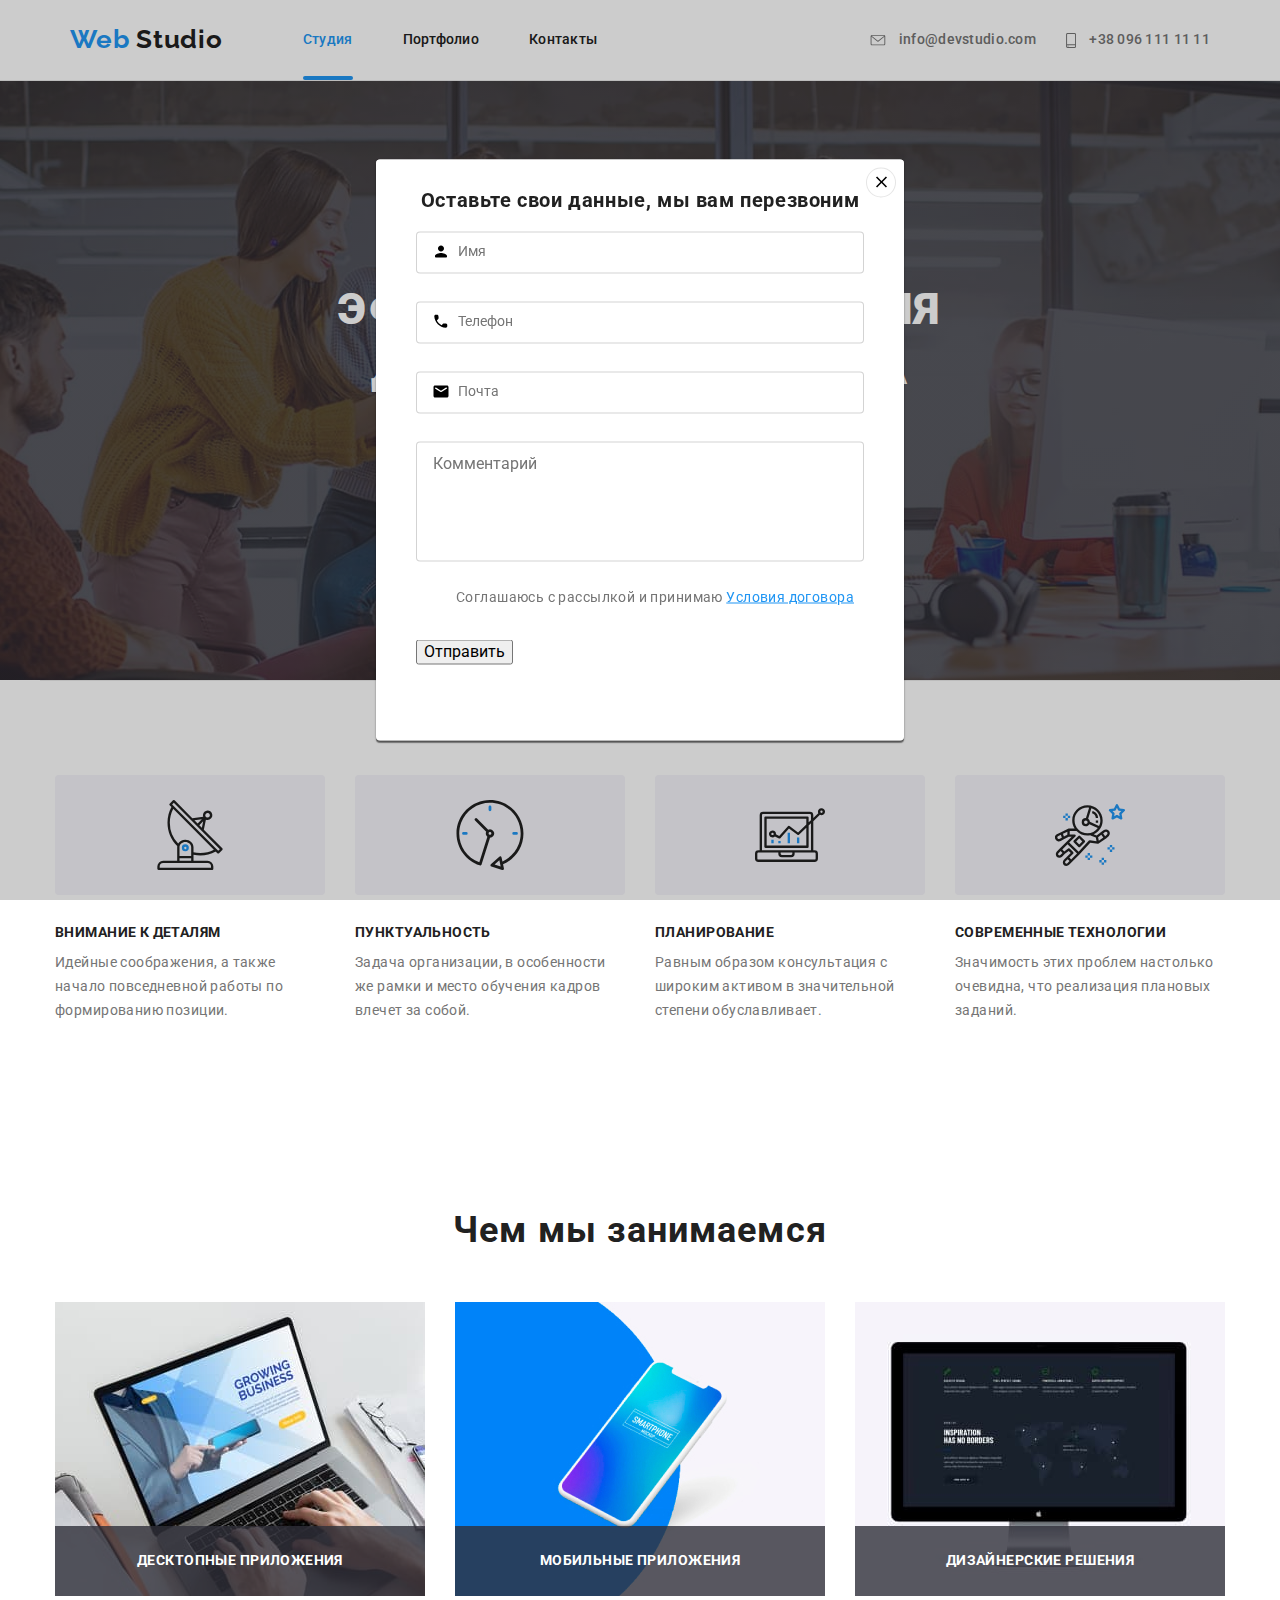
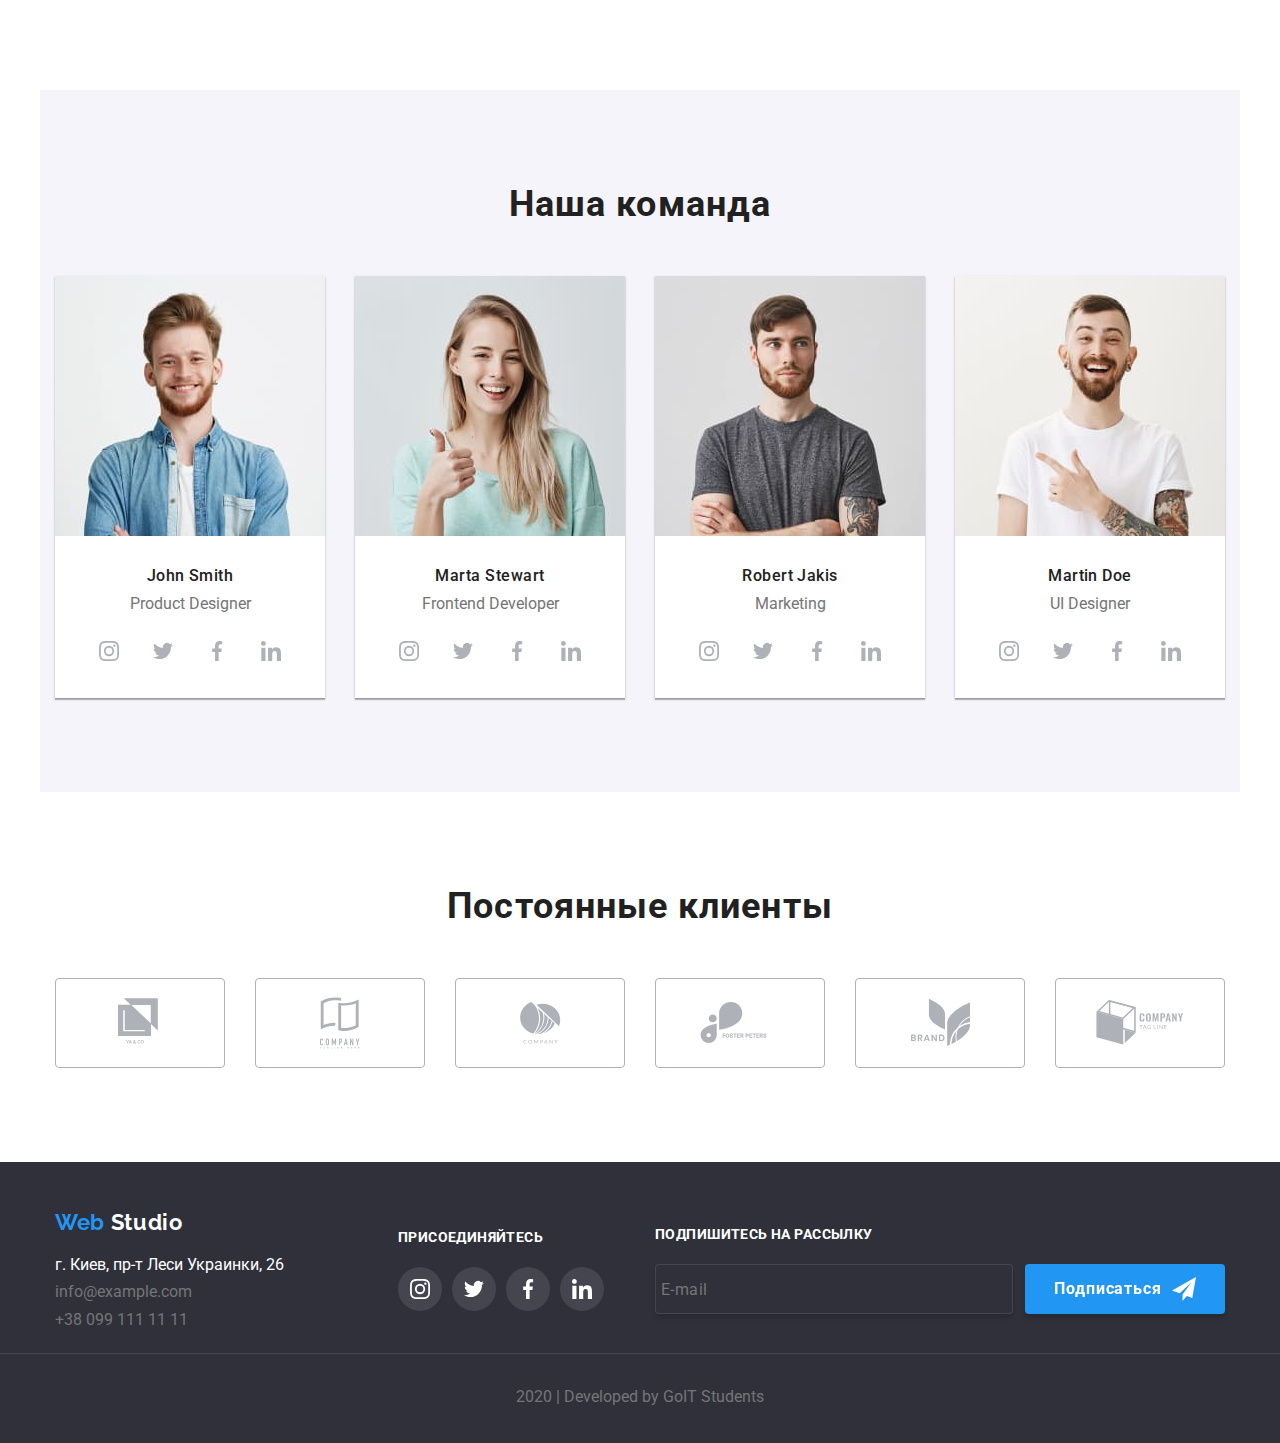
==== commit 1e032c32: "Переносит стили в синтаксис scss" ====
--- a/index.html
+++ b/index.html
@@ -473,7 +473,7 @@
             </svg>
           </div>
 
-          <div class="field-comment">
+          <div class="comment-field">
             <textarea
               name="comment"
               class="comment"
@@ -489,7 +489,7 @@
               <span class="check-icon"></span>
               Соглашаюсь с рассылкой и принимаю
               <a
-                class="link-agreement"
+                class="agreement-link"
                 href="#"
                 target="_blank"
                 title="Условия договора"
--- a/css/main.min.css
+++ b/css/main.min.css
@@ -1,2 +1,2 @@
-@import url("https://fonts.googleapis.com/css2?family=Raleway:wght@700&family=Roboto:wght@400;500;700;900&display=swap");.site-nav,.contacts-link,.feature-list,.project-list,.team-list,.social-list,.social-item .link,.clients-list,.address,.social,.filter,.project-block{padding:0px;margin:0px;list-style:none}.link-header,.footer-link,.footer-logo,.address .info,.social .info{text-decoration:none}.page-header .container,.feature,.projects,.team,.clients,.footer,.portfolio{width:1200px;padding-left:15px;padding-right:15px;margin-left:auto;margin-right:auto}.page-header .header{display:-webkit-box;display:-ms-flexbox;display:flex;-webkit-box-align:center;-ms-flex-align:center;align-items:center}.page-header .main-nav{display:-webkit-box;display:-ms-flexbox;display:flex;-webkit-box-align:center;-ms-flex-align:center;align-items:center}.projects-title,.team-title,.clients-title{margin-top:0px;margin-bottom:50px;color:#212121;font-weight:700;font-size:36px;line-height:1.16;text-align:center;letter-spacing:0.03em}.feature .hidden,.hidden{position:absolute;width:1px;height:1px;margin:-1px;border:0px;padding:0px;clip:rect(0 0 0 0);overflow:hidden}/*! modern-normalize v0.6.0 | MIT License | https://github.com/sindresorhus/modern-normalize */*,*::before,*::after{-webkit-box-sizing:border-box;box-sizing:border-box}:root{-moz-tab-size:4;-o-tab-size:4;tab-size:4}html{line-height:1.15;-webkit-text-size-adjust:100%}body{margin:0}body{font-family:system-ui,-apple-system,"Segoe UI",Roboto,Helvetica,Arial,sans-serif,"Apple Color Emoji","Segoe UI Emoji"}hr{height:0}abbr[title]{-webkit-text-decoration:underline dotted;text-decoration:underline dotted}b,strong{font-weight:bolder}code,kbd,samp,pre{font-family:SFMono-Regular, Consolas, 'Liberation Mono', Menlo, monospace;font-size:1em}small{font-size:80%}sub,sup{font-size:75%;line-height:0;position:relative;vertical-align:baseline}sub{bottom:-0.25em}sup{top:-0.5em}button,input,optgroup,select,textarea{font-family:inherit;font-size:100%;line-height:1.15;margin:0}button,select{text-transform:none}button,[type='button'],[type='reset'],[type='submit']{-webkit-appearance:button}button::-moz-focus-inner,[type='button']::-moz-focus-inner,[type='reset']::-moz-focus-inner,[type='submit']::-moz-focus-inner{border-style:none;padding:0}button:-moz-focusring,[type='button']:-moz-focusring,[type='reset']:-moz-focusring,[type='submit']:-moz-focusring{outline:1px dotted ButtonText}fieldset{padding:0.35em 0.75em 0.625em}legend{padding:0}progress{vertical-align:baseline}[type='number']::-webkit-inner-spin-button,[type='number']::-webkit-outer-spin-button{height:auto}[type='search']{-webkit-appearance:textfield;outline-offset:-2px}[type='search']::-webkit-search-decoration{-webkit-appearance:none}::-webkit-file-upload-button{-webkit-appearance:button;font:inherit}summary{display:list-item}body{background-color:#fff;color:#757575;font-family:Roboto, sans-serif}.link-header{color:#2196f3;font-family:Raleway, sans-serif;font-style:normal;font-weight:700;font-size:26px;line-height:1.2;letter-spacing:0.03em}.logo-header{color:#212121}.page-header{outline:1px solid #ececec}.site-nav{display:-webkit-box;display:-ms-flexbox;display:flex;margin-left:80px}.site-nav .link{display:block;padding-top:32px;padding-bottom:32px;color:#212121;font-weight:500;font-size:14px;line-height:1.14;letter-spacing:0.02em;text-decoration:none;position:relative;-webkit-transition:all 250ms cubic-bezier(0.4, 0, 0.2, 1);transition:all 250ms cubic-bezier(0.4, 0, 0.2, 1)}.site-nav .link:hover,.site-nav .link:focus{color:#2196f3}.site-nav .page-studio,.site-nav .page-portfolio{color:#2196f3}.site-nav .item:not(:last-child){margin-right:50px}.site-nav .page-studio::after,.site-nav .page-portfolio::after{content:'';display:block;width:100%;height:4px;border-radius:2px;position:absolute;bottom:0;background-color:#2196f3;-webkit-transition:all 250ms cubic-bezier(0.4, 0, 0.2, 1);transition:all 250ms cubic-bezier(0.4, 0, 0.2, 1)}.contacts-link{display:-webkit-box;display:-ms-flexbox;display:flex;margin-left:auto;-webkit-box-pack:end;-ms-flex-pack:end;justify-content:flex-end}.contacts-link .email,.contacts-link .tel{display:block;padding-top:32px;padding-bottom:32px;color:#757575;font-weight:500;font-size:14px;line-height:1.14;letter-spacing:0.02em;text-decoration:none;-webkit-transition:all 250ms cubic-bezier(0.4, 0, 0.2, 1);transition:all 250ms cubic-bezier(0.4, 0, 0.2, 1)}.contacts-link .email:hover,.contacts-link .tel:hover,.contacts-link .email:focus,.contacts-link .tel:focus{color:#2196f3}.email-icon,.tel-icon{margin-right:10px;display:inline-block;vertical-align:middle;background-size:contain;fill:currentColor}.contacts-link .item:not(:last-child){margin-right:30px}.overlay{height:600px;max-width:1600px;margin-left:auto;margin-right:auto;background-color:rgba(55,64,161,0.8);background-image:-webkit-gradient(linear, left top, right top, from(rgba(47,48,58,0.8)), to(rgba(47,48,58,0.8))),url(/images/header.jpg);background-image:linear-gradient(to right, rgba(47,48,58,0.8), rgba(47,48,58,0.8)),url(/images/header.jpg);background-repeat:no-repeat;background-position:center;background-size:cover}.hero{padding-top:200px;padding-bottom:200px;text-align:center}.hero-title{margin-left:auto;margin-right:auto;margin-top:0px;margin-bottom:46px;width:646px;color:#fff;font-weight:900;font-size:44px;line-height:1.36;text-align:center;letter-spacing:0.06em;text-transform:uppercase}.hero .button{background-color:#2196f3;color:#fff;font-family:inherit;font-weight:700;font-size:16px;text-align:center;letter-spacing:0.06em;text-decoration:none;border-radius:4px;padding:17px 32px;display:inline-block;border:none;-webkit-box-shadow:0px 4px 4px rgba(0,0,0,0.15);box-shadow:0px 4px 4px rgba(0,0,0,0.15);-webkit-transform:scale3d(1, 1, 1);transform:scale3d(1, 1, 1);-webkit-transition:all 250ms cubic-bezier(0.4, 0, 0.2, 1);transition:all 250ms cubic-bezier(0.4, 0, 0.2, 1)}.hero .button:hover,.hero .button:focus{background-color:#fff;color:#2196f3;border:none;cursor:pointer;-webkit-transform:scale3d(1.1, 1.1, 1.1);transform:scale3d(1.1, 1.1, 1.1)}.feature{padding-top:94px;padding-bottom:94px;border-top:1px solid #ececec}.feature-list{display:-webkit-box;display:-ms-flexbox;display:flex}.feature-item{width:278px}.feature-icon{display:-webkit-box;display:-ms-flexbox;display:flex;-webkit-box-sizing:border-box;box-sizing:border-box;-webkit-box-align:center;-ms-flex-align:center;align-items:center;-webkit-box-pack:center;-ms-flex-pack:center;justify-content:center;height:120px;margin-bottom:30px;border-radius:4px;background-color:#f5f4fa}.feature-item:not(:last-child){margin-right:30px}.feature-list .text{margin-top:0px;margin-bottom:0px;font-weight:400;font-size:14px;line-height:1.7;letter-spacing:0.03em}.feature-list .title{margin-top:0px;margin-bottom:10px;color:#212121;font-weight:700;font-size:14px;line-height:1.14;letter-spacing:0.03em;text-transform:uppercase}.projects{padding-top:94px;padding-bottom:94px}.project-list{display:-webkit-box;display:-ms-flexbox;display:flex}.project-item{position:relative;width:370px}img{display:block}.project-item:not(:last-child){margin-right:30px}.project-item .title{position:absolute;width:100%;bottom:0;margin:0px;padding:27px 0px;height:70px;color:#fff;background-color:rgba(47,48,58,0.8);font-weight:700;font-size:14px;line-height:1.14;text-align:center;letter-spacing:0.03em;text-transform:uppercase}.team{padding-top:94px;padding-bottom:94px;background-color:#f5f4fa}.team-title{margin-top:0px;margin-bottom:50px}.team-list{display:-webkit-box;display:-ms-flexbox;display:flex}.team-card{width:278px;background:#fff;-webkit-box-shadow:0px 2px 1px rgba(0,0,0,0.2),0px 1px 1px rgba(0,0,0,0.14),0px 1px 3px rgba(0,0,0,0.12);box-shadow:0px 2px 1px rgba(0,0,0,0.2),0px 1px 1px rgba(0,0,0,0.14),0px 1px 3px rgba(0,0,0,0.12)}.team-pic{margin-bottom:30px}.team-card:not(:last-child){margin-right:30px}.team-list .title{margin-top:0px;margin-bottom:10px;color:#212121;font-weight:500;font-size:16px;line-height:1.19;text-align:center;letter-spacing:0.03em}.team-list .position{margin-top:0px;margin-bottom:16px;text-align:center;font-weight:400}.social-list{display:-webkit-box;display:-ms-flexbox;display:flex;-webkit-box-pack:center;-ms-flex-pack:center;justify-content:center;margin-bottom:25px}.social-item{padding:0}.social-item .link{display:-webkit-box;display:-ms-flexbox;display:flex;padding:12px;width:44px;height:44px;fill:#afb1b8;border-radius:50%;background-color:#fff;-webkit-transition:all 250ms cubic-bezier(0.4, 0, 0.2, 1);transition:all 250ms cubic-bezier(0.4, 0, 0.2, 1)}.social-item:not(:last-child){margin-right:10px}.social-item .link:hover,.social-item .link:focus{fill:#fff;background-color:#2196f3}.clients{padding-top:94px;padding-bottom:94px}.clients-list{margin-left:auto;display:-webkit-box;display:-ms-flexbox;display:flex;-webkit-box-align:center;-ms-flex-align:center;align-items:center}.client-card .link{display:-webkit-box;display:-ms-flexbox;display:flex;-webkit-box-pack:center;-ms-flex-pack:center;justify-content:center;-webkit-box-align:center;-ms-flex-align:center;align-items:center;width:170px;height:90px;fill:#afb1b8;background-color:#fff;border:1px solid #afb1b8;border-radius:4px;-webkit-transition:all 250ms cubic-bezier(0.4, 0, 0.2, 1);transition:all 250ms cubic-bezier(0.4, 0, 0.2, 1)}.client-card .link:hover,.client-card.link:focus{fill:#2196f3;border:1px solid #2196f3}.client-card:not(:last-child){margin-right:30px}.footer-link,.footer-logo{display:inline-block;margin-bottom:10px;font-family:Raleway;font-weight:bold;font-size:22px;line-height:1.18;letter-spacing:0.03em}.footer-link{color:#2196f3}.footer-logo{color:#fff}.page-footer{background-color:#2f303a;padding-top:48px}.footer{display:-webkit-box;display:-ms-flexbox;display:flex;-webkit-box-align:center;-ms-flex-align:center;align-items:center;padding-bottom:24px}.footer-info{width:calc((100% - 30px) / 12 * 4)}.address{font-style:normal}.address-info{margin-bottom:9px;color:#fff}.address .mail-info{margin-bottom:9px}.address .info{color:#757575;-webkit-transition:all 250ms cubic-bezier(0.4, 0, 0.2, 1);transition:all 250ms cubic-bezier(0.4, 0, 0.2, 1)}.address .info:hover,.address .info:focus{color:#2196f3}.social-block{width:calc((100% - 30px) / 12 * 3)}.social-block .join{display:inline-block;margin-bottom:21px;font-style:normal;font-weight:700;font-size:14px;line-height:1.14;letter-spacing:0.03em;text-transform:uppercase;color:#fff}.social{display:-webkit-box;display:-ms-flexbox;display:flex}.social .info{fill:#fff}.social-icon .info{display:-webkit-box;display:-ms-flexbox;display:flex;width:44px;height:44px;border-radius:50%;padding:12px;background-color:rgba(255,255,255,0.1);-webkit-transition:all 250ms cubic-bezier(0.4, 0, 0.2, 1);transition:all 250ms cubic-bezier(0.4, 0, 0.2, 1)}.social-icon .info:hover,.social-icon .info:focus{background-color:#2196f3}.social-icon:not(:last-child){margin-right:10px}.exhortation{display:inline-block;margin-bottom:21px;font-style:normal;font-weight:700;font-size:14px;line-height:1.14;letter-spacing:0.03em;text-transform:uppercase;color:#fff}.form{display:-webkit-box;display:-ms-flexbox;display:flex}.input{margin-right:12px;width:358px;height:50px;-webkit-box-sizing:border-box;box-sizing:border-box;-webkit-box-shadow:0px 4px 4px rgba(0,0,0,0.15);box-shadow:0px 4px 4px rgba(0,0,0,0.15);border-radius:4px;font-style:normal;font-weight:400;font-size:16px;line-height:1.87;letter-spacing:0.03em;color:rgba(255,255,255,0.1);padding-left:5px;border:1px solid rgba(255,255,255,0.1);background:#2f303a;-webkit-transition:all 250ms cubic-bezier(0.4, 0, 0.2, 1);transition:all 250ms cubic-bezier(0.4, 0, 0.2, 1)}.input:hover,.input:focus{border-color:#2196f3}.submit{display:-webkit-box;display:-ms-flexbox;display:flex;width:200px;height:50px;border:1px solid transparent;-webkit-box-sizing:border-box;box-sizing:border-box;-webkit-box-shadow:0px 4px 4px rgba(0,0,0,0.15);box-shadow:0px 4px 4px rgba(0,0,0,0.15);border-radius:4px;background-color:#2196f3;color:#fff;font-family:Roboto;font-style:normal;font-weight:bold;font-size:16px;line-height:1.87;letter-spacing:0.06em;-webkit-box-align:center;-ms-flex-align:center;align-items:center;-webkit-box-pack:center;-ms-flex-pack:center;justify-content:center;-webkit-transform:scale3d(1, 1, 1);transform:scale3d(1, 1, 1);-webkit-transition:all 250ms cubic-bezier(0.4, 0, 0.2, 1);transition:all 250ms cubic-bezier(0.4, 0, 0.2, 1)}.submit:hover{-webkit-transform:scale3d(1.1, 1.1, 1.1);transform:scale3d(1.1, 1.1, 1.1)}.submit .icon-send{margin-left:10px}.copyright{padding-top:18px;padding-bottom:21px;text-align:center;border-top:1px solid rgba(255,255,255,0.1)}.portfolio{padding-top:94px;padding-bottom:94px}.filter{display:-webkit-box;display:-ms-flexbox;display:flex;margin-left:auto;margin-right:auto;padding-bottom:50px;-webkit-box-pack:center;-ms-flex-pack:center;justify-content:center}.filter .button{background-color:#f5f4fa;color:#212121;font-family:inherit;font-weight:500;font-size:16px;line-height:1.6;letter-spacing:0.03em;text-align:center;height:38px;border-radius:4px;padding:6px 22px;border:1px solid transparent;display:inline-block;-webkit-transition:all 250ms cubic-bezier(0.4, 0, 0.2, 1);transition:all 250ms cubic-bezier(0.4, 0, 0.2, 1)}.filter-item:not(:last-child){margin-right:8px}.filter-item .button:hover,.filter-item .button:focus{background-color:#2196f3;color:#fff;-webkit-box-shadow:0px 2px 2px rgba(0,0,0,0.12),0px 1px 2px rgba(0,0,0,0.08),0px 3px 1px rgba(0,0,0,0.1);box-shadow:0px 2px 2px rgba(0,0,0,0.12),0px 1px 2px rgba(0,0,0,0.08),0px 3px 1px rgba(0,0,0,0.1)}.project-block{display:-webkit-box;display:-ms-flexbox;display:flex;-ms-flex-wrap:wrap;flex-wrap:wrap}.project-card{width:calc((100% - 60px) / 3);margin-right:30px;margin-bottom:30px;background:#fff;border:1px solid #eee;-webkit-box-sizing:border-box;box-sizing:border-box;-webkit-transition:all 250ms cubic-bezier(0.4, 0, 0.2, 1);transition:all 250ms cubic-bezier(0.4, 0, 0.2, 1)}.project-card:hover,.project-card:focus{-webkit-box-shadow:1px 4px 6px rgba(0,0,0,0.16),0px 4px 4px rgba(0,0,0,0.06),0px 1px 1px rgba(0,0,0,0.12);box-shadow:1px 4px 6px rgba(0,0,0,0.16),0px 4px 4px rgba(0,0,0,0.06),0px 1px 1px rgba(0,0,0,0.12)}.project-block .project{text-decoration:none;display:block}.project-block .subject{margin-top:0px;margin-bottom:0px;color:#212121;font-weight:700;font-size:18px;line-height:2;letter-spacing:0.06em}.project-card:nth-child(3n){margin-right:0}.card-content{padding:24px 20px;background:#fff;color:#757575;-webkit-box-sizing:border-box;box-sizing:border-box}.project-image{position:relative;overflow:hidden}.project-image .text{margin-top:0px;margin-bottom:0px;padding:63px 24px;font-weight:400;font-size:16px;line-height:1.9;letter-spacing:0.03em;color:#fff;background-color:rgba(33,150,243,0.9);width:100%;height:100%;top:0;left:0;opacity:0;position:absolute;-webkit-transform:translateY(100%);transform:translateY(100%);-webkit-transition:all 250ms cubic-bezier(0.4, 0, 0.2, 1);transition:all 250ms cubic-bezier(0.4, 0, 0.2, 1)}.project:hover .text{opacity:1;-webkit-transform:translateY(0);transform:translateY(0)}.project-img{display:block;max-width:100%;height:auto}.backdrop .is-hidden{visibility:hidden;opacity:0;pointer-events:none}.backdrop{position:fixed;top:0;left:0;width:100%;height:100%;background-color:rgba(0,0,0,0.2)}.modal{position:fixed;top:50%;left:50%;opacity:1;background:rgba(0,0,0,0.2);-webkit-transform:translate(-50%, -50%);transform:translate(-50%, -50%);background:#fff;-webkit-box-shadow:0px 2px 1px rgba(0,0,0,0.2),0px 1px 1px rgba(0,0,0,0.14),0px 1px 3px rgba(0,0,0,0.12);box-shadow:0px 2px 1px rgba(0,0,0,0.2),0px 1px 1px rgba(0,0,0,0.14),0px 1px 3px rgba(0,0,0,0.12);border-radius:4px}.modal-close{position:absolute;z-index:1;top:0;right:0;padding:5px;margin-right:8px;margin-top:8px;width:30px;height:30px;background:#fff;border:1px solid rgba(0,0,0,0.2);-webkit-box-sizing:border-box;box-sizing:border-box;border-radius:50%;-webkit-transition:all 250ms cubic-bezier(0.4, 0, 0.2, 1);transition:all 250ms cubic-bezier(0.4, 0, 0.2, 1)}
+@import url("https://fonts.googleapis.com/css2?family=Raleway:wght@700&family=Roboto:wght@400;500;700;900&display=swap");.site-nav,.contacts-link,.feature-list,.project-list,.team-list,.social-list,.social-item .link,.clients-list,.address,.social,.filter,.project-block{padding:0px;margin:0px;list-style:none}.link-header,.footer-link,.footer-logo,.address .info,.social .info{text-decoration:none}.page-header .container,.feature,.projects,.team,.clients,.footer,.portfolio{width:1200px;padding-left:15px;padding-right:15px;margin-left:auto;margin-right:auto}.page-header .header{display:-webkit-box;display:-ms-flexbox;display:flex;-webkit-box-align:center;-ms-flex-align:center;align-items:center}.page-header .main-nav{display:-webkit-box;display:-ms-flexbox;display:flex;-webkit-box-align:center;-ms-flex-align:center;align-items:center}.projects-title,.team-title,.clients-title{margin-top:0px;margin-bottom:50px;color:#212121;font-weight:700;font-size:36px;line-height:1.16;text-align:center;letter-spacing:0.03em}.feature .hidden,.hidden{position:absolute;width:1px;height:1px;margin:-1px;border:0px;padding:0px;clip:rect(0 0 0 0);overflow:hidden}/*! modern-normalize v0.6.0 | MIT License | https://github.com/sindresorhus/modern-normalize */*,*::before,*::after{-webkit-box-sizing:border-box;box-sizing:border-box}:root{-moz-tab-size:4;-o-tab-size:4;tab-size:4}html{line-height:1.15;-webkit-text-size-adjust:100%}body{margin:0}body{font-family:system-ui,-apple-system,"Segoe UI",Roboto,Helvetica,Arial,sans-serif,"Apple Color Emoji","Segoe UI Emoji"}hr{height:0}abbr[title]{-webkit-text-decoration:underline dotted;text-decoration:underline dotted}b,strong{font-weight:bolder}code,kbd,samp,pre{font-family:SFMono-Regular, Consolas, 'Liberation Mono', Menlo, monospace;font-size:1em}small{font-size:80%}sub,sup{font-size:75%;line-height:0;position:relative;vertical-align:baseline}sub{bottom:-0.25em}sup{top:-0.5em}button,input,optgroup,select,textarea{font-family:inherit;font-size:100%;line-height:1.15;margin:0}button,select{text-transform:none}button,[type='button'],[type='reset'],[type='submit']{-webkit-appearance:button}button::-moz-focus-inner,[type='button']::-moz-focus-inner,[type='reset']::-moz-focus-inner,[type='submit']::-moz-focus-inner{border-style:none;padding:0}button:-moz-focusring,[type='button']:-moz-focusring,[type='reset']:-moz-focusring,[type='submit']:-moz-focusring{outline:1px dotted ButtonText}fieldset{padding:0.35em 0.75em 0.625em}legend{padding:0}progress{vertical-align:baseline}[type='number']::-webkit-inner-spin-button,[type='number']::-webkit-outer-spin-button{height:auto}[type='search']{-webkit-appearance:textfield;outline-offset:-2px}[type='search']::-webkit-search-decoration{-webkit-appearance:none}::-webkit-file-upload-button{-webkit-appearance:button;font:inherit}summary{display:list-item}body{background-color:#fff;color:#757575;font-family:Roboto, sans-serif}.link-header{color:#2196f3;font-family:Raleway, sans-serif;font-style:normal;font-weight:700;font-size:26px;line-height:1.2;letter-spacing:0.03em}.logo-header{color:#212121}.page-header{outline:1px solid #ececec}.site-nav{display:-webkit-box;display:-ms-flexbox;display:flex;margin-left:80px}.site-nav .link{display:block;padding-top:32px;padding-bottom:32px;color:#212121;font-weight:500;font-size:14px;line-height:1.14;letter-spacing:0.02em;text-decoration:none;position:relative;-webkit-transition:all 250ms cubic-bezier(0.4, 0, 0.2, 1);transition:all 250ms cubic-bezier(0.4, 0, 0.2, 1)}.site-nav .link:hover,.site-nav .link:focus{color:#2196f3}.site-nav .page-studio,.site-nav .page-portfolio{color:#2196f3}.site-nav .item:not(:last-child){margin-right:50px}.site-nav .page-studio::after,.site-nav .page-portfolio::after{content:'';display:block;width:100%;height:4px;border-radius:2px;position:absolute;bottom:0;background-color:#2196f3;-webkit-transition:all 250ms cubic-bezier(0.4, 0, 0.2, 1);transition:all 250ms cubic-bezier(0.4, 0, 0.2, 1)}.contacts-link{display:-webkit-box;display:-ms-flexbox;display:flex;margin-left:auto;-webkit-box-pack:end;-ms-flex-pack:end;justify-content:flex-end}.contacts-link .email,.contacts-link .tel{display:block;padding-top:32px;padding-bottom:32px;color:#757575;font-weight:500;font-size:14px;line-height:1.14;letter-spacing:0.02em;text-decoration:none;-webkit-transition:all 250ms cubic-bezier(0.4, 0, 0.2, 1);transition:all 250ms cubic-bezier(0.4, 0, 0.2, 1)}.contacts-link .email:hover,.contacts-link .tel:hover,.contacts-link .email:focus,.contacts-link .tel:focus{color:#2196f3}.email-icon,.tel-icon{margin-right:10px;display:inline-block;vertical-align:middle;background-size:contain;fill:currentColor}.contacts-link .item:not(:last-child){margin-right:30px}.overlay{height:600px;max-width:1600px;margin-left:auto;margin-right:auto;background-color:rgba(55,64,161,0.8);background-image:-webkit-gradient(linear, left top, right top, from(rgba(47,48,58,0.8)), to(rgba(47,48,58,0.8))),url(/images/header.jpg);background-image:linear-gradient(to right, rgba(47,48,58,0.8), rgba(47,48,58,0.8)),url(/images/header.jpg);background-repeat:no-repeat;background-position:center;background-size:cover}.hero{padding-top:200px;padding-bottom:200px;text-align:center}.hero-title{margin-left:auto;margin-right:auto;margin-top:0px;margin-bottom:46px;width:646px;color:#fff;font-weight:900;font-size:44px;line-height:1.36;text-align:center;letter-spacing:0.06em;text-transform:uppercase}.hero .button{background-color:#2196f3;color:#fff;font-family:inherit;font-weight:700;font-size:16px;text-align:center;letter-spacing:0.06em;text-decoration:none;border-radius:4px;padding:17px 32px;display:inline-block;border:none;-webkit-box-shadow:0px 4px 4px rgba(0,0,0,0.15);box-shadow:0px 4px 4px rgba(0,0,0,0.15);-webkit-transform:scale3d(1, 1, 1);transform:scale3d(1, 1, 1);-webkit-transition:all 250ms cubic-bezier(0.4, 0, 0.2, 1);transition:all 250ms cubic-bezier(0.4, 0, 0.2, 1)}.hero .button:hover,.hero .button:focus{background-color:#fff;color:#2196f3;border:none;cursor:pointer;-webkit-transform:scale3d(1.1, 1.1, 1.1);transform:scale3d(1.1, 1.1, 1.1)}.feature{padding-top:94px;padding-bottom:94px;border-top:1px solid #ececec}.feature-list{display:-webkit-box;display:-ms-flexbox;display:flex}.feature-item{width:278px}.feature-icon{display:-webkit-box;display:-ms-flexbox;display:flex;-webkit-box-sizing:border-box;box-sizing:border-box;-webkit-box-align:center;-ms-flex-align:center;align-items:center;-webkit-box-pack:center;-ms-flex-pack:center;justify-content:center;height:120px;margin-bottom:30px;border-radius:4px;background-color:#f5f4fa}.feature-item:not(:last-child){margin-right:30px}.feature-list .text{margin-top:0px;margin-bottom:0px;font-weight:400;font-size:14px;line-height:1.7;letter-spacing:0.03em}.feature-list .title{margin-top:0px;margin-bottom:10px;color:#212121;font-weight:700;font-size:14px;line-height:1.14;letter-spacing:0.03em;text-transform:uppercase}.projects{padding-top:94px;padding-bottom:94px}.project-list{display:-webkit-box;display:-ms-flexbox;display:flex}.project-item{position:relative;width:370px}img{display:block}.project-item:not(:last-child){margin-right:30px}.project-item .title{position:absolute;width:100%;bottom:0;margin:0px;padding:27px 0px;height:70px;color:#fff;background-color:rgba(47,48,58,0.8);font-weight:700;font-size:14px;line-height:1.14;text-align:center;letter-spacing:0.03em;text-transform:uppercase}.team{padding-top:94px;padding-bottom:94px;background-color:#f5f4fa}.team-title{margin-top:0px;margin-bottom:50px}.team-list{display:-webkit-box;display:-ms-flexbox;display:flex}.team-card{width:278px;background:#fff;-webkit-box-shadow:0px 2px 1px rgba(0,0,0,0.2),0px 1px 1px rgba(0,0,0,0.14),0px 1px 3px rgba(0,0,0,0.12);box-shadow:0px 2px 1px rgba(0,0,0,0.2),0px 1px 1px rgba(0,0,0,0.14),0px 1px 3px rgba(0,0,0,0.12)}.team-pic{margin-bottom:30px}.team-card:not(:last-child){margin-right:30px}.team-list .title{margin-top:0px;margin-bottom:10px;color:#212121;font-weight:500;font-size:16px;line-height:1.19;text-align:center;letter-spacing:0.03em}.team-list .position{margin-top:0px;margin-bottom:16px;text-align:center;font-weight:400}.social-list{display:-webkit-box;display:-ms-flexbox;display:flex;-webkit-box-pack:center;-ms-flex-pack:center;justify-content:center;margin-bottom:25px}.social-item{padding:0}.social-item .link{display:-webkit-box;display:-ms-flexbox;display:flex;padding:12px;width:44px;height:44px;fill:#afb1b8;border-radius:50%;background-color:#fff;-webkit-transition:all 250ms cubic-bezier(0.4, 0, 0.2, 1);transition:all 250ms cubic-bezier(0.4, 0, 0.2, 1)}.social-item:not(:last-child){margin-right:10px}.social-item .link:hover,.social-item .link:focus{fill:#fff;background-color:#2196f3}.clients{padding-top:94px;padding-bottom:94px}.clients-list{margin-left:auto;display:-webkit-box;display:-ms-flexbox;display:flex;-webkit-box-align:center;-ms-flex-align:center;align-items:center}.client-card .link{display:-webkit-box;display:-ms-flexbox;display:flex;-webkit-box-pack:center;-ms-flex-pack:center;justify-content:center;-webkit-box-align:center;-ms-flex-align:center;align-items:center;width:170px;height:90px;fill:#afb1b8;background-color:#fff;border:1px solid #afb1b8;border-radius:4px;-webkit-transition:all 250ms cubic-bezier(0.4, 0, 0.2, 1);transition:all 250ms cubic-bezier(0.4, 0, 0.2, 1)}.client-card .link:hover,.client-card.link:focus{fill:#2196f3;border:1px solid #2196f3}.client-card:not(:last-child){margin-right:30px}.footer-link,.footer-logo{display:inline-block;margin-bottom:10px;font-family:Raleway;font-weight:bold;font-size:22px;line-height:1.18;letter-spacing:0.03em}.footer-link{color:#2196f3}.footer-logo{color:#fff}.page-footer{background-color:#2f303a;padding-top:48px}.footer{display:-webkit-box;display:-ms-flexbox;display:flex;-webkit-box-align:center;-ms-flex-align:center;align-items:center;padding-bottom:24px}.footer-info{width:calc((100% - 30px) / 12 * 4)}.address{font-style:normal}.address-info{margin-bottom:9px;color:#fff}.address .mail-info{margin-bottom:9px}.address .info{color:#757575;-webkit-transition:all 250ms cubic-bezier(0.4, 0, 0.2, 1);transition:all 250ms cubic-bezier(0.4, 0, 0.2, 1)}.address .info:hover,.address .info:focus{color:#2196f3}.social-block{width:calc((100% - 30px) / 12 * 3)}.social-block .join{display:inline-block;margin-bottom:21px;font-style:normal;font-weight:700;font-size:14px;line-height:1.14;letter-spacing:0.03em;text-transform:uppercase;color:#fff}.social{display:-webkit-box;display:-ms-flexbox;display:flex}.social .info{fill:#fff}.social-icon .info{display:-webkit-box;display:-ms-flexbox;display:flex;width:44px;height:44px;border-radius:50%;padding:12px;background-color:rgba(255,255,255,0.1);-webkit-transition:all 250ms cubic-bezier(0.4, 0, 0.2, 1);transition:all 250ms cubic-bezier(0.4, 0, 0.2, 1)}.social-icon .info:hover,.social-icon .info:focus{background-color:#2196f3}.social-icon:not(:last-child){margin-right:10px}.exhortation{display:inline-block;margin-bottom:21px;font-style:normal;font-weight:700;font-size:14px;line-height:1.14;letter-spacing:0.03em;text-transform:uppercase;color:#fff}.form{display:-webkit-box;display:-ms-flexbox;display:flex}.input{margin-right:12px;width:358px;height:50px;-webkit-box-sizing:border-box;box-sizing:border-box;-webkit-box-shadow:0px 4px 4px rgba(0,0,0,0.15);box-shadow:0px 4px 4px rgba(0,0,0,0.15);border-radius:4px;font-style:normal;font-weight:400;font-size:16px;line-height:1.87;letter-spacing:0.03em;color:rgba(255,255,255,0.1);padding-left:5px;border:1px solid rgba(255,255,255,0.1);background:#2f303a;-webkit-transition:all 250ms cubic-bezier(0.4, 0, 0.2, 1);transition:all 250ms cubic-bezier(0.4, 0, 0.2, 1)}.input:hover,.input:focus{border-color:#2196f3}.submit{display:-webkit-box;display:-ms-flexbox;display:flex;width:200px;height:50px;border:1px solid transparent;-webkit-box-sizing:border-box;box-sizing:border-box;-webkit-box-shadow:0px 4px 4px rgba(0,0,0,0.15);box-shadow:0px 4px 4px rgba(0,0,0,0.15);border-radius:4px;background-color:#2196f3;color:#fff;font-family:Roboto;font-style:normal;font-weight:bold;font-size:16px;line-height:1.87;letter-spacing:0.06em;-webkit-box-align:center;-ms-flex-align:center;align-items:center;-webkit-box-pack:center;-ms-flex-pack:center;justify-content:center;-webkit-transform:scale3d(1, 1, 1);transform:scale3d(1, 1, 1);-webkit-transition:all 250ms cubic-bezier(0.4, 0, 0.2, 1);transition:all 250ms cubic-bezier(0.4, 0, 0.2, 1)}.submit:hover{-webkit-transform:scale3d(1.1, 1.1, 1.1);transform:scale3d(1.1, 1.1, 1.1)}.submit .icon-send{margin-left:10px}.copyright{padding-top:18px;padding-bottom:21px;text-align:center;border-top:1px solid rgba(255,255,255,0.1)}.portfolio{padding-top:94px;padding-bottom:94px}.filter{display:-webkit-box;display:-ms-flexbox;display:flex;margin-left:auto;margin-right:auto;padding-bottom:50px;-webkit-box-pack:center;-ms-flex-pack:center;justify-content:center}.filter .button{background-color:#f5f4fa;color:#212121;font-family:inherit;font-weight:500;font-size:16px;line-height:1.6;letter-spacing:0.03em;text-align:center;height:38px;border-radius:4px;padding:6px 22px;border:1px solid transparent;display:inline-block;-webkit-transition:all 250ms cubic-bezier(0.4, 0, 0.2, 1);transition:all 250ms cubic-bezier(0.4, 0, 0.2, 1)}.filter-item:not(:last-child){margin-right:8px}.filter-item .button:hover,.filter-item .button:focus{background-color:#2196f3;color:#fff;-webkit-box-shadow:0px 2px 2px rgba(0,0,0,0.12),0px 1px 2px rgba(0,0,0,0.08),0px 3px 1px rgba(0,0,0,0.1);box-shadow:0px 2px 2px rgba(0,0,0,0.12),0px 1px 2px rgba(0,0,0,0.08),0px 3px 1px rgba(0,0,0,0.1)}.project-block{display:-webkit-box;display:-ms-flexbox;display:flex;-ms-flex-wrap:wrap;flex-wrap:wrap}.project-card{width:calc((100% - 60px) / 3);margin-right:30px;margin-bottom:30px;background:#fff;border:1px solid #eee;-webkit-box-sizing:border-box;box-sizing:border-box;-webkit-transition:all 250ms cubic-bezier(0.4, 0, 0.2, 1);transition:all 250ms cubic-bezier(0.4, 0, 0.2, 1)}.project-card:hover,.project-card:focus{-webkit-box-shadow:1px 4px 6px rgba(0,0,0,0.16),0px 4px 4px rgba(0,0,0,0.06),0px 1px 1px rgba(0,0,0,0.12);box-shadow:1px 4px 6px rgba(0,0,0,0.16),0px 4px 4px rgba(0,0,0,0.06),0px 1px 1px rgba(0,0,0,0.12)}.project-block .project{text-decoration:none;display:block}.project-block .subject{margin-top:0px;margin-bottom:0px;color:#212121;font-weight:700;font-size:18px;line-height:2;letter-spacing:0.06em}.project-card:nth-child(3n){margin-right:0}.card-content{padding:24px 20px;background:#fff;color:#757575;-webkit-box-sizing:border-box;box-sizing:border-box}.project-image{position:relative;overflow:hidden}.project-image .text{margin-top:0px;margin-bottom:0px;padding:63px 24px;font-weight:400;font-size:16px;line-height:1.9;letter-spacing:0.03em;color:#fff;background-color:rgba(33,150,243,0.9);width:100%;height:100%;top:0;left:0;opacity:0;position:absolute;-webkit-transform:translateY(100%);transform:translateY(100%);-webkit-transition:all 250ms cubic-bezier(0.4, 0, 0.2, 1);transition:all 250ms cubic-bezier(0.4, 0, 0.2, 1)}.project:hover .text{opacity:1;-webkit-transform:translateY(0);transform:translateY(0)}.project-img{display:block;max-width:100%;height:auto}.backdrop{position:fixed;top:0;left:0;width:100%;height:100%;background-color:rgba(0,0,0,0.2)}.backdrop .is-hidden{visibility:hidden;opacity:0;pointer-events:none}.modal{position:fixed;top:50%;left:50%;opacity:1;background:rgba(0,0,0,0.2);-webkit-transform:translate(-50%, -50%);transform:translate(-50%, -50%);background:#fff;-webkit-box-shadow:0px 2px 1px rgba(0,0,0,0.2),0px 1px 1px rgba(0,0,0,0.14),0px 1px 3px rgba(0,0,0,0.12);box-shadow:0px 2px 1px rgba(0,0,0,0.2),0px 1px 1px rgba(0,0,0,0.14),0px 1px 3px rgba(0,0,0,0.12);border-radius:4px}.modal-close{position:absolute;z-index:1;top:0;right:0;padding:5px;margin-right:8px;margin-top:8px;width:30px;height:30px;background:#fff;border:1px solid rgba(0,0,0,0.1);-webkit-box-sizing:border-box;box-sizing:border-box;border-radius:50%;-webkit-transition:all 250ms cubic-bezier(0.4, 0, 0.2, 1);transition:all 250ms cubic-bezier(0.4, 0, 0.2, 1)}.modal-close:hover{background-color:#2196f3;fill:#fff;border:1px solid transparent}.feedback{position:relative;width:528px;height:581px;padding:40px;background-color:#fff;-webkit-box-shadow:0px 2px 1px rgba(0,0,0,0.2),0px 1px 1px rgba(0,0,0,0.14),0px 1px 3px rgba(0,0,0,0.12);box-shadow:0px 2px 1px rgba(0,0,0,0.2),0px 1px 1px rgba(0,0,0,0.14),0px 1px 3px rgba(0,0,0,0.12);border-radius:4px}.feedback-title{display:block;margin-bottom:30px;font-size:20px;line-height:1.5px;letter-spacing:0.03em;color:#212121;text-align:center}.form-field{position:relative;display:-webkit-box;display:-ms-flexbox;display:flex;-webkit-box-orient:vertical;-webkit-box-direction:normal;-ms-flex-direction:column;flex-direction:column;margin-bottom:28px;-webkit-box-sizing:border-box;box-sizing:border-box;border-radius:4px;font-size:14px;color:#757575}.form-input{margin:0;padding-top:12px;padding-bottom:12px;padding-left:42px;border:1px solid rgba(33,33,33,0.2);-webkit-box-sizing:border-box;box-sizing:border-box;border-radius:4px}.form-label{position:absolute;top:50%;left:42px;-webkit-transform:translate(0%, -60%) scale(1, 1);transform:translate(0%, -60%) scale(1, 1);-webkit-transition:all 250ms cubic-bezier(0.4, 0, 0.2, 1);transition:all 250ms cubic-bezier(0.4, 0, 0.2, 1)}.form-icon{position:absolute;display:inline-block;top:11px;left:16px}.form-input:hover+.form-label,.form-input:focus+.form-label,.form-input:not(:placeholder-shown)+.form-label{color:#2196f3;-webkit-transform:translate(-70%, -40px) scale(0.9, 0.9);transform:translate(-70%, -40px) scale(0.9, 0.9)}.form-input:hover ~ .form-icon,.form-input:focus ~ .form-icon{fill:#2196f3}.form-input:focus,.form-input:hover{border:1px solid #2196f3;outline:1px solid #2196f3}.comment{resize:none;width:100%;min-height:120px;padding:12px 16px;border:1px solid rgba(33,33,33,0.2);-webkit-box-sizing:border-box;box-sizing:border-box;border-radius:4px}.comment-field{margin-bottom:20px}.comment:focus,.comment:hover{border:1px solid #2196f3;outline:1px solid #2196f3}.form-checkbox{position:relative;text-align:center}.checkbox{-webkit-appearance:none;-moz-appearance:none;appearance:none;position:absolute}.checkbox:checked+.icon-check{background-color:#2196f3;background-image:url(../images/check.svg);border-color:transparent;background-size:contain;background-origin:border-box}.check-.icon{display:inline-block;position:absolute;top:3px;margin-left:-30px;width:16px;height:15px;border-radius:2px;border:2px solid #212121;-webkit-box-sizing:border-box;box-sizing:border-box;-webkit-box-shadow:0px 4px 4px rgba(0,0,0,0.15);box-shadow:0px 4px 4px rgba(0,0,0,0.15);-webkit-transition:all 250ms cubic-bezier(0.4, 0, 0.2, 1);transition:all 250ms cubic-bezier(0.4, 0, 0.2, 1)}.agreement{display:inline-block;margin-bottom:30px;padding-left:30px;font-style:normal;font-weight:normal;font-size:14px;line-height:1.71;letter-spacing:0.03em;color:#757575}.agreement-link{color:#2196f3}
 /*# sourceMappingURL=main.min.css.map */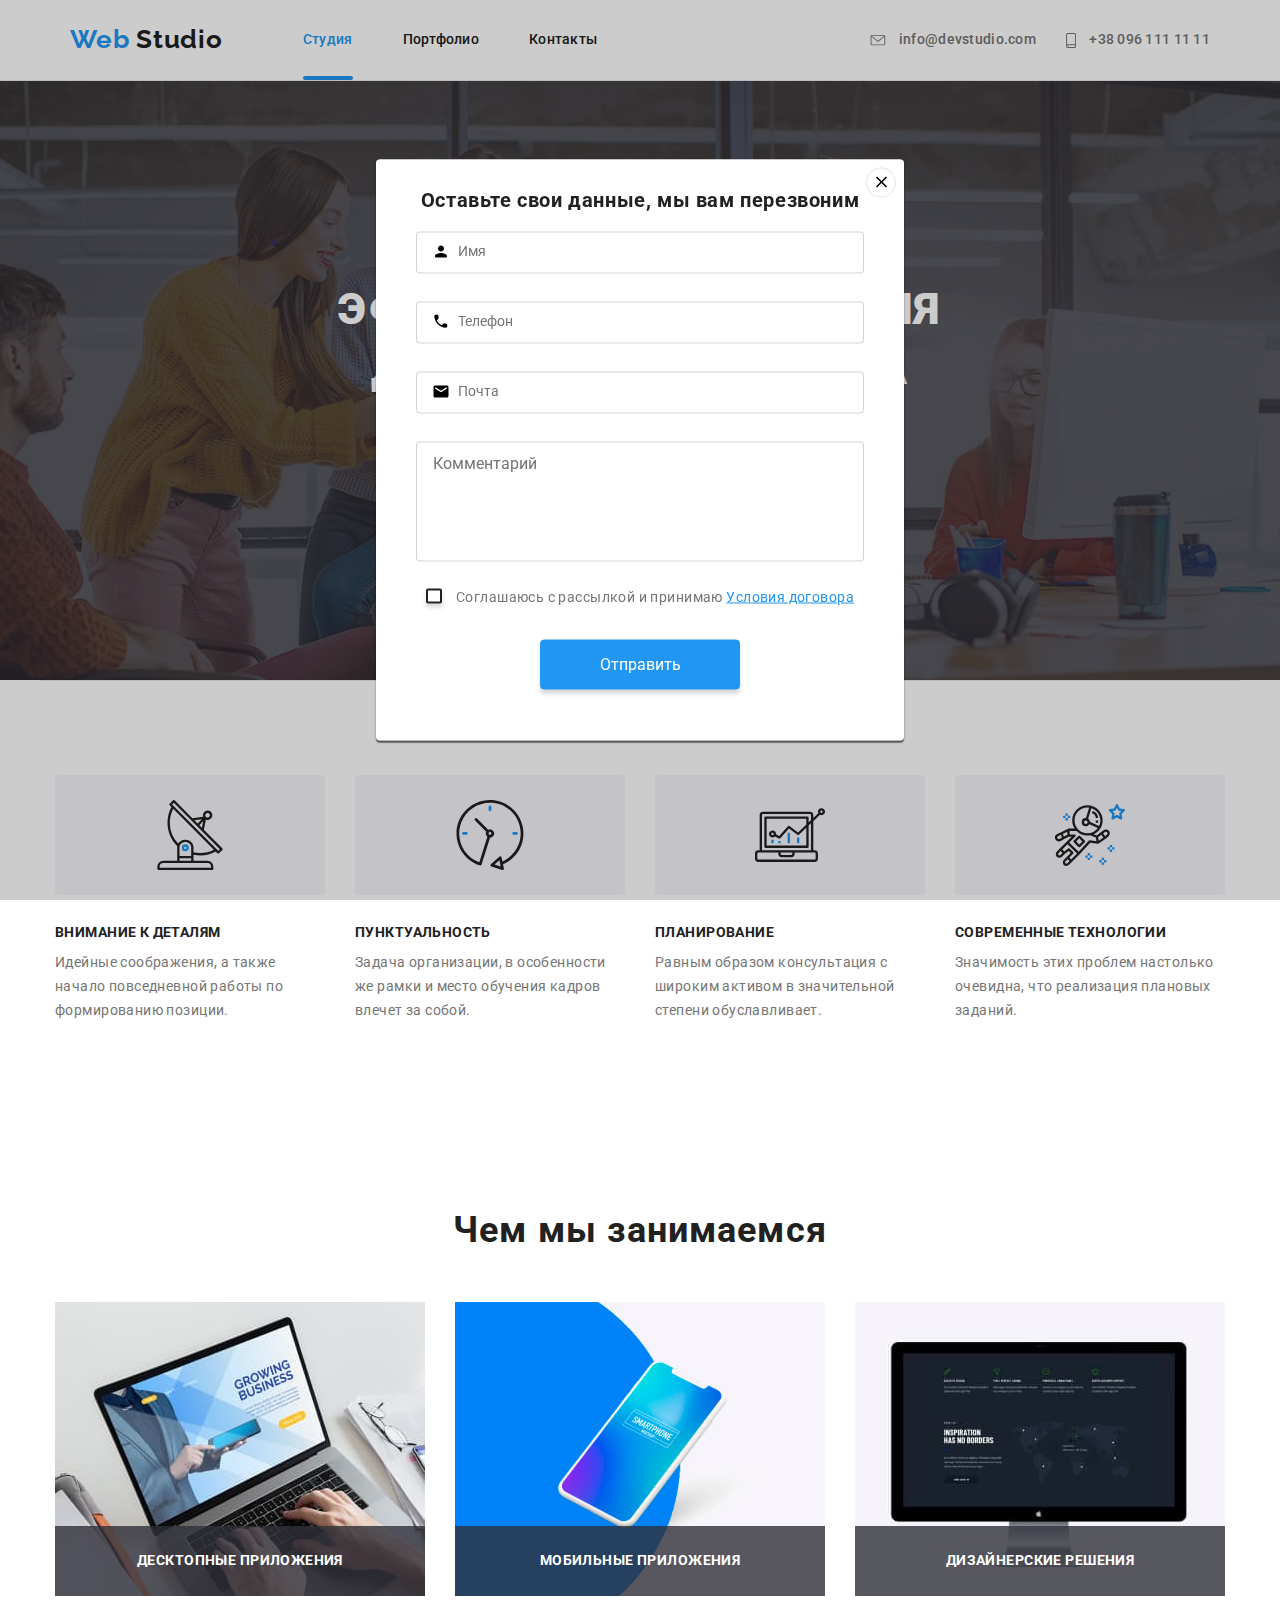
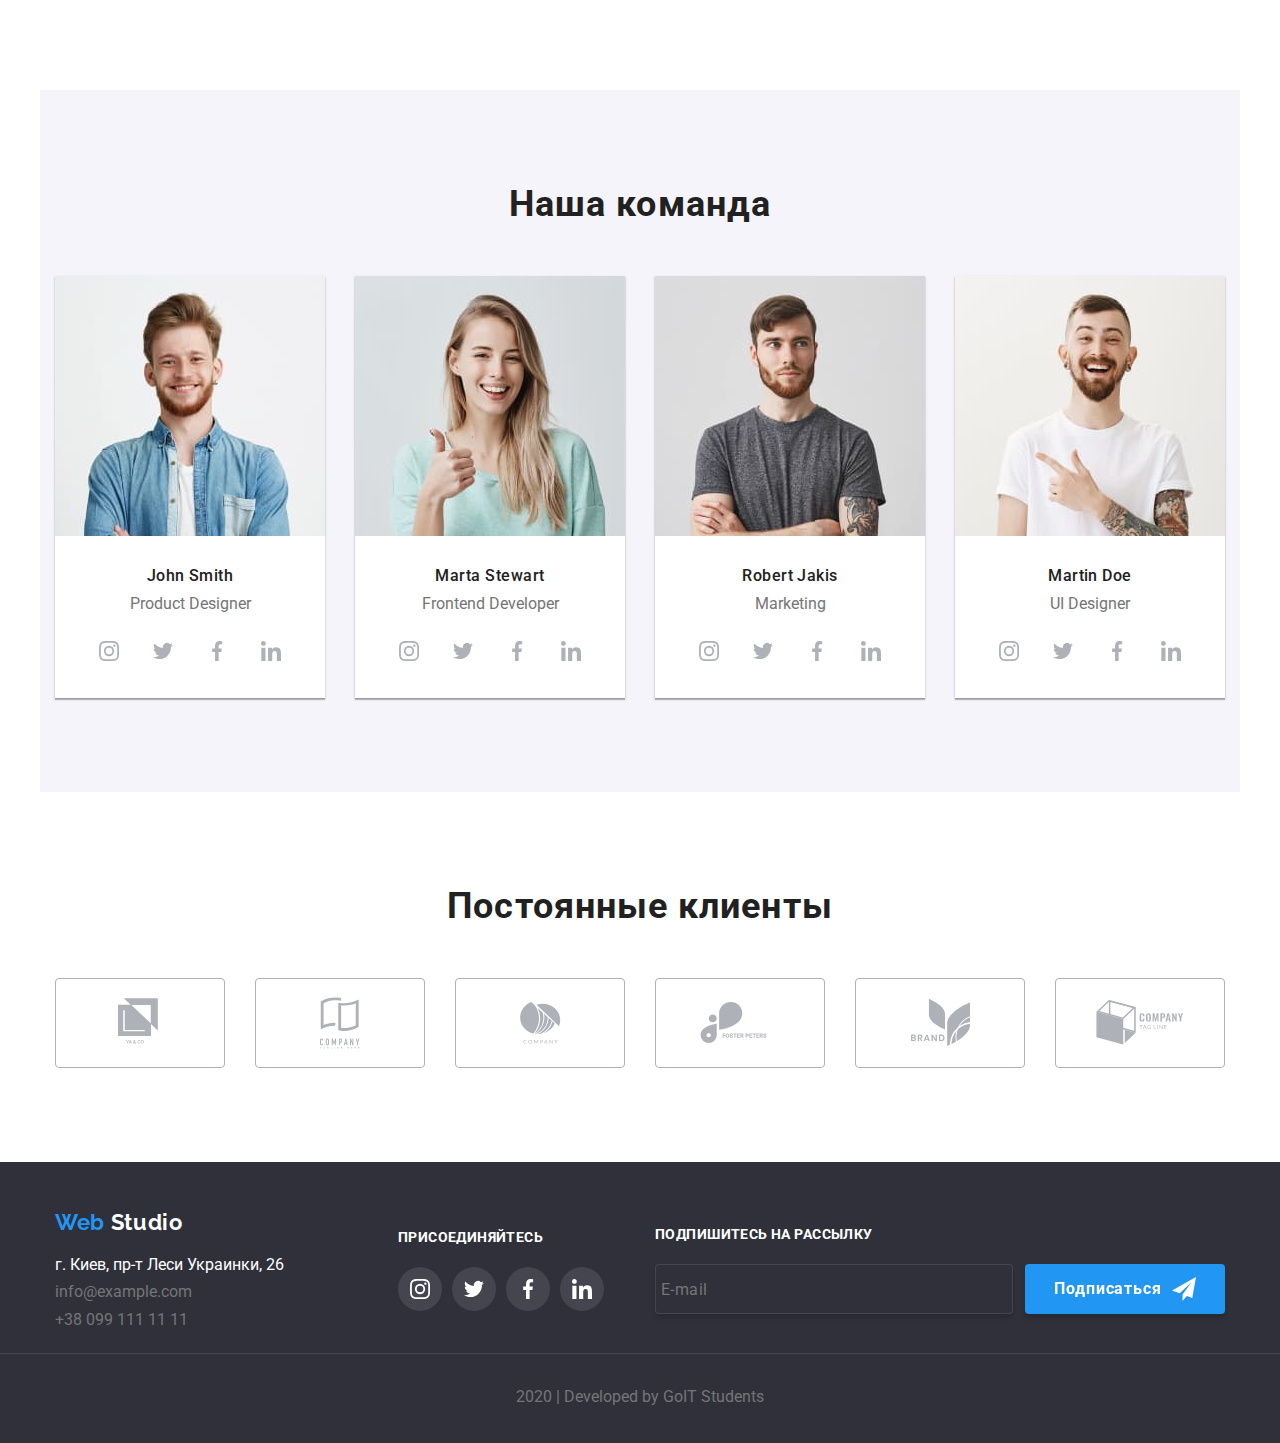
==== commit f7fb29c5: "Переносит стили в синтаксис scss" ====
--- a/index.html
+++ b/index.html
@@ -487,7 +487,7 @@
             <label class="agreement">
               <input type="checkbox" class="checkbox" name="agreement" />
               <span class="check-icon"></span>
-              Соглашаюсь с рассылкой и принимаю
+              <span>Соглашаюсь с рассылкой и принимаю</span>
               <a
                 class="agreement-link"
                 href="#"
--- a/css/main.min.css
+++ b/css/main.min.css
@@ -1,2 +1,2 @@
-@import url("https://fonts.googleapis.com/css2?family=Raleway:wght@700&family=Roboto:wght@400;500;700;900&display=swap");.site-nav,.contacts-link,.feature-list,.project-list,.team-list,.social-list,.social-item .link,.clients-list,.address,.social,.filter,.project-block{padding:0px;margin:0px;list-style:none}.link-header,.footer-link,.footer-logo,.address .info,.social .info{text-decoration:none}.page-header .container,.feature,.projects,.team,.clients,.footer,.portfolio{width:1200px;padding-left:15px;padding-right:15px;margin-left:auto;margin-right:auto}.page-header .header{display:-webkit-box;display:-ms-flexbox;display:flex;-webkit-box-align:center;-ms-flex-align:center;align-items:center}.page-header .main-nav{display:-webkit-box;display:-ms-flexbox;display:flex;-webkit-box-align:center;-ms-flex-align:center;align-items:center}.projects-title,.team-title,.clients-title{margin-top:0px;margin-bottom:50px;color:#212121;font-weight:700;font-size:36px;line-height:1.16;text-align:center;letter-spacing:0.03em}.feature .hidden,.hidden{position:absolute;width:1px;height:1px;margin:-1px;border:0px;padding:0px;clip:rect(0 0 0 0);overflow:hidden}/*! modern-normalize v0.6.0 | MIT License | https://github.com/sindresorhus/modern-normalize */*,*::before,*::after{-webkit-box-sizing:border-box;box-sizing:border-box}:root{-moz-tab-size:4;-o-tab-size:4;tab-size:4}html{line-height:1.15;-webkit-text-size-adjust:100%}body{margin:0}body{font-family:system-ui,-apple-system,"Segoe UI",Roboto,Helvetica,Arial,sans-serif,"Apple Color Emoji","Segoe UI Emoji"}hr{height:0}abbr[title]{-webkit-text-decoration:underline dotted;text-decoration:underline dotted}b,strong{font-weight:bolder}code,kbd,samp,pre{font-family:SFMono-Regular, Consolas, 'Liberation Mono', Menlo, monospace;font-size:1em}small{font-size:80%}sub,sup{font-size:75%;line-height:0;position:relative;vertical-align:baseline}sub{bottom:-0.25em}sup{top:-0.5em}button,input,optgroup,select,textarea{font-family:inherit;font-size:100%;line-height:1.15;margin:0}button,select{text-transform:none}button,[type='button'],[type='reset'],[type='submit']{-webkit-appearance:button}button::-moz-focus-inner,[type='button']::-moz-focus-inner,[type='reset']::-moz-focus-inner,[type='submit']::-moz-focus-inner{border-style:none;padding:0}button:-moz-focusring,[type='button']:-moz-focusring,[type='reset']:-moz-focusring,[type='submit']:-moz-focusring{outline:1px dotted ButtonText}fieldset{padding:0.35em 0.75em 0.625em}legend{padding:0}progress{vertical-align:baseline}[type='number']::-webkit-inner-spin-button,[type='number']::-webkit-outer-spin-button{height:auto}[type='search']{-webkit-appearance:textfield;outline-offset:-2px}[type='search']::-webkit-search-decoration{-webkit-appearance:none}::-webkit-file-upload-button{-webkit-appearance:button;font:inherit}summary{display:list-item}body{background-color:#fff;color:#757575;font-family:Roboto, sans-serif}.link-header{color:#2196f3;font-family:Raleway, sans-serif;font-style:normal;font-weight:700;font-size:26px;line-height:1.2;letter-spacing:0.03em}.logo-header{color:#212121}.page-header{outline:1px solid #ececec}.site-nav{display:-webkit-box;display:-ms-flexbox;display:flex;margin-left:80px}.site-nav .link{display:block;padding-top:32px;padding-bottom:32px;color:#212121;font-weight:500;font-size:14px;line-height:1.14;letter-spacing:0.02em;text-decoration:none;position:relative;-webkit-transition:all 250ms cubic-bezier(0.4, 0, 0.2, 1);transition:all 250ms cubic-bezier(0.4, 0, 0.2, 1)}.site-nav .link:hover,.site-nav .link:focus{color:#2196f3}.site-nav .page-studio,.site-nav .page-portfolio{color:#2196f3}.site-nav .item:not(:last-child){margin-right:50px}.site-nav .page-studio::after,.site-nav .page-portfolio::after{content:'';display:block;width:100%;height:4px;border-radius:2px;position:absolute;bottom:0;background-color:#2196f3;-webkit-transition:all 250ms cubic-bezier(0.4, 0, 0.2, 1);transition:all 250ms cubic-bezier(0.4, 0, 0.2, 1)}.contacts-link{display:-webkit-box;display:-ms-flexbox;display:flex;margin-left:auto;-webkit-box-pack:end;-ms-flex-pack:end;justify-content:flex-end}.contacts-link .email,.contacts-link .tel{display:block;padding-top:32px;padding-bottom:32px;color:#757575;font-weight:500;font-size:14px;line-height:1.14;letter-spacing:0.02em;text-decoration:none;-webkit-transition:all 250ms cubic-bezier(0.4, 0, 0.2, 1);transition:all 250ms cubic-bezier(0.4, 0, 0.2, 1)}.contacts-link .email:hover,.contacts-link .tel:hover,.contacts-link .email:focus,.contacts-link .tel:focus{color:#2196f3}.email-icon,.tel-icon{margin-right:10px;display:inline-block;vertical-align:middle;background-size:contain;fill:currentColor}.contacts-link .item:not(:last-child){margin-right:30px}.overlay{height:600px;max-width:1600px;margin-left:auto;margin-right:auto;background-color:rgba(55,64,161,0.8);background-image:-webkit-gradient(linear, left top, right top, from(rgba(47,48,58,0.8)), to(rgba(47,48,58,0.8))),url(/images/header.jpg);background-image:linear-gradient(to right, rgba(47,48,58,0.8), rgba(47,48,58,0.8)),url(/images/header.jpg);background-repeat:no-repeat;background-position:center;background-size:cover}.hero{padding-top:200px;padding-bottom:200px;text-align:center}.hero-title{margin-left:auto;margin-right:auto;margin-top:0px;margin-bottom:46px;width:646px;color:#fff;font-weight:900;font-size:44px;line-height:1.36;text-align:center;letter-spacing:0.06em;text-transform:uppercase}.hero .button{background-color:#2196f3;color:#fff;font-family:inherit;font-weight:700;font-size:16px;text-align:center;letter-spacing:0.06em;text-decoration:none;border-radius:4px;padding:17px 32px;display:inline-block;border:none;-webkit-box-shadow:0px 4px 4px rgba(0,0,0,0.15);box-shadow:0px 4px 4px rgba(0,0,0,0.15);-webkit-transform:scale3d(1, 1, 1);transform:scale3d(1, 1, 1);-webkit-transition:all 250ms cubic-bezier(0.4, 0, 0.2, 1);transition:all 250ms cubic-bezier(0.4, 0, 0.2, 1)}.hero .button:hover,.hero .button:focus{background-color:#fff;color:#2196f3;border:none;cursor:pointer;-webkit-transform:scale3d(1.1, 1.1, 1.1);transform:scale3d(1.1, 1.1, 1.1)}.feature{padding-top:94px;padding-bottom:94px;border-top:1px solid #ececec}.feature-list{display:-webkit-box;display:-ms-flexbox;display:flex}.feature-item{width:278px}.feature-icon{display:-webkit-box;display:-ms-flexbox;display:flex;-webkit-box-sizing:border-box;box-sizing:border-box;-webkit-box-align:center;-ms-flex-align:center;align-items:center;-webkit-box-pack:center;-ms-flex-pack:center;justify-content:center;height:120px;margin-bottom:30px;border-radius:4px;background-color:#f5f4fa}.feature-item:not(:last-child){margin-right:30px}.feature-list .text{margin-top:0px;margin-bottom:0px;font-weight:400;font-size:14px;line-height:1.7;letter-spacing:0.03em}.feature-list .title{margin-top:0px;margin-bottom:10px;color:#212121;font-weight:700;font-size:14px;line-height:1.14;letter-spacing:0.03em;text-transform:uppercase}.projects{padding-top:94px;padding-bottom:94px}.project-list{display:-webkit-box;display:-ms-flexbox;display:flex}.project-item{position:relative;width:370px}img{display:block}.project-item:not(:last-child){margin-right:30px}.project-item .title{position:absolute;width:100%;bottom:0;margin:0px;padding:27px 0px;height:70px;color:#fff;background-color:rgba(47,48,58,0.8);font-weight:700;font-size:14px;line-height:1.14;text-align:center;letter-spacing:0.03em;text-transform:uppercase}.team{padding-top:94px;padding-bottom:94px;background-color:#f5f4fa}.team-title{margin-top:0px;margin-bottom:50px}.team-list{display:-webkit-box;display:-ms-flexbox;display:flex}.team-card{width:278px;background:#fff;-webkit-box-shadow:0px 2px 1px rgba(0,0,0,0.2),0px 1px 1px rgba(0,0,0,0.14),0px 1px 3px rgba(0,0,0,0.12);box-shadow:0px 2px 1px rgba(0,0,0,0.2),0px 1px 1px rgba(0,0,0,0.14),0px 1px 3px rgba(0,0,0,0.12)}.team-pic{margin-bottom:30px}.team-card:not(:last-child){margin-right:30px}.team-list .title{margin-top:0px;margin-bottom:10px;color:#212121;font-weight:500;font-size:16px;line-height:1.19;text-align:center;letter-spacing:0.03em}.team-list .position{margin-top:0px;margin-bottom:16px;text-align:center;font-weight:400}.social-list{display:-webkit-box;display:-ms-flexbox;display:flex;-webkit-box-pack:center;-ms-flex-pack:center;justify-content:center;margin-bottom:25px}.social-item{padding:0}.social-item .link{display:-webkit-box;display:-ms-flexbox;display:flex;padding:12px;width:44px;height:44px;fill:#afb1b8;border-radius:50%;background-color:#fff;-webkit-transition:all 250ms cubic-bezier(0.4, 0, 0.2, 1);transition:all 250ms cubic-bezier(0.4, 0, 0.2, 1)}.social-item:not(:last-child){margin-right:10px}.social-item .link:hover,.social-item .link:focus{fill:#fff;background-color:#2196f3}.clients{padding-top:94px;padding-bottom:94px}.clients-list{margin-left:auto;display:-webkit-box;display:-ms-flexbox;display:flex;-webkit-box-align:center;-ms-flex-align:center;align-items:center}.client-card .link{display:-webkit-box;display:-ms-flexbox;display:flex;-webkit-box-pack:center;-ms-flex-pack:center;justify-content:center;-webkit-box-align:center;-ms-flex-align:center;align-items:center;width:170px;height:90px;fill:#afb1b8;background-color:#fff;border:1px solid #afb1b8;border-radius:4px;-webkit-transition:all 250ms cubic-bezier(0.4, 0, 0.2, 1);transition:all 250ms cubic-bezier(0.4, 0, 0.2, 1)}.client-card .link:hover,.client-card.link:focus{fill:#2196f3;border:1px solid #2196f3}.client-card:not(:last-child){margin-right:30px}.footer-link,.footer-logo{display:inline-block;margin-bottom:10px;font-family:Raleway;font-weight:bold;font-size:22px;line-height:1.18;letter-spacing:0.03em}.footer-link{color:#2196f3}.footer-logo{color:#fff}.page-footer{background-color:#2f303a;padding-top:48px}.footer{display:-webkit-box;display:-ms-flexbox;display:flex;-webkit-box-align:center;-ms-flex-align:center;align-items:center;padding-bottom:24px}.footer-info{width:calc((100% - 30px) / 12 * 4)}.address{font-style:normal}.address-info{margin-bottom:9px;color:#fff}.address .mail-info{margin-bottom:9px}.address .info{color:#757575;-webkit-transition:all 250ms cubic-bezier(0.4, 0, 0.2, 1);transition:all 250ms cubic-bezier(0.4, 0, 0.2, 1)}.address .info:hover,.address .info:focus{color:#2196f3}.social-block{width:calc((100% - 30px) / 12 * 3)}.social-block .join{display:inline-block;margin-bottom:21px;font-style:normal;font-weight:700;font-size:14px;line-height:1.14;letter-spacing:0.03em;text-transform:uppercase;color:#fff}.social{display:-webkit-box;display:-ms-flexbox;display:flex}.social .info{fill:#fff}.social-icon .info{display:-webkit-box;display:-ms-flexbox;display:flex;width:44px;height:44px;border-radius:50%;padding:12px;background-color:rgba(255,255,255,0.1);-webkit-transition:all 250ms cubic-bezier(0.4, 0, 0.2, 1);transition:all 250ms cubic-bezier(0.4, 0, 0.2, 1)}.social-icon .info:hover,.social-icon .info:focus{background-color:#2196f3}.social-icon:not(:last-child){margin-right:10px}.exhortation{display:inline-block;margin-bottom:21px;font-style:normal;font-weight:700;font-size:14px;line-height:1.14;letter-spacing:0.03em;text-transform:uppercase;color:#fff}.form{display:-webkit-box;display:-ms-flexbox;display:flex}.input{margin-right:12px;width:358px;height:50px;-webkit-box-sizing:border-box;box-sizing:border-box;-webkit-box-shadow:0px 4px 4px rgba(0,0,0,0.15);box-shadow:0px 4px 4px rgba(0,0,0,0.15);border-radius:4px;font-style:normal;font-weight:400;font-size:16px;line-height:1.87;letter-spacing:0.03em;color:rgba(255,255,255,0.1);padding-left:5px;border:1px solid rgba(255,255,255,0.1);background:#2f303a;-webkit-transition:all 250ms cubic-bezier(0.4, 0, 0.2, 1);transition:all 250ms cubic-bezier(0.4, 0, 0.2, 1)}.input:hover,.input:focus{border-color:#2196f3}.submit{display:-webkit-box;display:-ms-flexbox;display:flex;width:200px;height:50px;border:1px solid transparent;-webkit-box-sizing:border-box;box-sizing:border-box;-webkit-box-shadow:0px 4px 4px rgba(0,0,0,0.15);box-shadow:0px 4px 4px rgba(0,0,0,0.15);border-radius:4px;background-color:#2196f3;color:#fff;font-family:Roboto;font-style:normal;font-weight:bold;font-size:16px;line-height:1.87;letter-spacing:0.06em;-webkit-box-align:center;-ms-flex-align:center;align-items:center;-webkit-box-pack:center;-ms-flex-pack:center;justify-content:center;-webkit-transform:scale3d(1, 1, 1);transform:scale3d(1, 1, 1);-webkit-transition:all 250ms cubic-bezier(0.4, 0, 0.2, 1);transition:all 250ms cubic-bezier(0.4, 0, 0.2, 1)}.submit:hover{-webkit-transform:scale3d(1.1, 1.1, 1.1);transform:scale3d(1.1, 1.1, 1.1)}.submit .icon-send{margin-left:10px}.copyright{padding-top:18px;padding-bottom:21px;text-align:center;border-top:1px solid rgba(255,255,255,0.1)}.portfolio{padding-top:94px;padding-bottom:94px}.filter{display:-webkit-box;display:-ms-flexbox;display:flex;margin-left:auto;margin-right:auto;padding-bottom:50px;-webkit-box-pack:center;-ms-flex-pack:center;justify-content:center}.filter .button{background-color:#f5f4fa;color:#212121;font-family:inherit;font-weight:500;font-size:16px;line-height:1.6;letter-spacing:0.03em;text-align:center;height:38px;border-radius:4px;padding:6px 22px;border:1px solid transparent;display:inline-block;-webkit-transition:all 250ms cubic-bezier(0.4, 0, 0.2, 1);transition:all 250ms cubic-bezier(0.4, 0, 0.2, 1)}.filter-item:not(:last-child){margin-right:8px}.filter-item .button:hover,.filter-item .button:focus{background-color:#2196f3;color:#fff;-webkit-box-shadow:0px 2px 2px rgba(0,0,0,0.12),0px 1px 2px rgba(0,0,0,0.08),0px 3px 1px rgba(0,0,0,0.1);box-shadow:0px 2px 2px rgba(0,0,0,0.12),0px 1px 2px rgba(0,0,0,0.08),0px 3px 1px rgba(0,0,0,0.1)}.project-block{display:-webkit-box;display:-ms-flexbox;display:flex;-ms-flex-wrap:wrap;flex-wrap:wrap}.project-card{width:calc((100% - 60px) / 3);margin-right:30px;margin-bottom:30px;background:#fff;border:1px solid #eee;-webkit-box-sizing:border-box;box-sizing:border-box;-webkit-transition:all 250ms cubic-bezier(0.4, 0, 0.2, 1);transition:all 250ms cubic-bezier(0.4, 0, 0.2, 1)}.project-card:hover,.project-card:focus{-webkit-box-shadow:1px 4px 6px rgba(0,0,0,0.16),0px 4px 4px rgba(0,0,0,0.06),0px 1px 1px rgba(0,0,0,0.12);box-shadow:1px 4px 6px rgba(0,0,0,0.16),0px 4px 4px rgba(0,0,0,0.06),0px 1px 1px rgba(0,0,0,0.12)}.project-block .project{text-decoration:none;display:block}.project-block .subject{margin-top:0px;margin-bottom:0px;color:#212121;font-weight:700;font-size:18px;line-height:2;letter-spacing:0.06em}.project-card:nth-child(3n){margin-right:0}.card-content{padding:24px 20px;background:#fff;color:#757575;-webkit-box-sizing:border-box;box-sizing:border-box}.project-image{position:relative;overflow:hidden}.project-image .text{margin-top:0px;margin-bottom:0px;padding:63px 24px;font-weight:400;font-size:16px;line-height:1.9;letter-spacing:0.03em;color:#fff;background-color:rgba(33,150,243,0.9);width:100%;height:100%;top:0;left:0;opacity:0;position:absolute;-webkit-transform:translateY(100%);transform:translateY(100%);-webkit-transition:all 250ms cubic-bezier(0.4, 0, 0.2, 1);transition:all 250ms cubic-bezier(0.4, 0, 0.2, 1)}.project:hover .text{opacity:1;-webkit-transform:translateY(0);transform:translateY(0)}.project-img{display:block;max-width:100%;height:auto}.backdrop{position:fixed;top:0;left:0;width:100%;height:100%;background-color:rgba(0,0,0,0.2)}.backdrop .is-hidden{visibility:hidden;opacity:0;pointer-events:none}.modal{position:fixed;top:50%;left:50%;opacity:1;background:rgba(0,0,0,0.2);-webkit-transform:translate(-50%, -50%);transform:translate(-50%, -50%);background:#fff;-webkit-box-shadow:0px 2px 1px rgba(0,0,0,0.2),0px 1px 1px rgba(0,0,0,0.14),0px 1px 3px rgba(0,0,0,0.12);box-shadow:0px 2px 1px rgba(0,0,0,0.2),0px 1px 1px rgba(0,0,0,0.14),0px 1px 3px rgba(0,0,0,0.12);border-radius:4px}.modal-close{position:absolute;z-index:1;top:0;right:0;padding:5px;margin-right:8px;margin-top:8px;width:30px;height:30px;background:#fff;border:1px solid rgba(0,0,0,0.1);-webkit-box-sizing:border-box;box-sizing:border-box;border-radius:50%;-webkit-transition:all 250ms cubic-bezier(0.4, 0, 0.2, 1);transition:all 250ms cubic-bezier(0.4, 0, 0.2, 1)}.modal-close:hover{background-color:#2196f3;fill:#fff;border:1px solid transparent}.feedback{position:relative;width:528px;height:581px;padding:40px;background-color:#fff;-webkit-box-shadow:0px 2px 1px rgba(0,0,0,0.2),0px 1px 1px rgba(0,0,0,0.14),0px 1px 3px rgba(0,0,0,0.12);box-shadow:0px 2px 1px rgba(0,0,0,0.2),0px 1px 1px rgba(0,0,0,0.14),0px 1px 3px rgba(0,0,0,0.12);border-radius:4px}.feedback-title{display:block;margin-bottom:30px;font-size:20px;line-height:1.5px;letter-spacing:0.03em;color:#212121;text-align:center}.form-field{position:relative;display:-webkit-box;display:-ms-flexbox;display:flex;-webkit-box-orient:vertical;-webkit-box-direction:normal;-ms-flex-direction:column;flex-direction:column;margin-bottom:28px;-webkit-box-sizing:border-box;box-sizing:border-box;border-radius:4px;font-size:14px;color:#757575}.form-input{margin:0;padding-top:12px;padding-bottom:12px;padding-left:42px;border:1px solid rgba(33,33,33,0.2);-webkit-box-sizing:border-box;box-sizing:border-box;border-radius:4px}.form-label{position:absolute;top:50%;left:42px;-webkit-transform:translate(0%, -60%) scale(1, 1);transform:translate(0%, -60%) scale(1, 1);-webkit-transition:all 250ms cubic-bezier(0.4, 0, 0.2, 1);transition:all 250ms cubic-bezier(0.4, 0, 0.2, 1)}.form-icon{position:absolute;display:inline-block;top:11px;left:16px}.form-input:hover+.form-label,.form-input:focus+.form-label,.form-input:not(:placeholder-shown)+.form-label{color:#2196f3;-webkit-transform:translate(-70%, -40px) scale(0.9, 0.9);transform:translate(-70%, -40px) scale(0.9, 0.9)}.form-input:hover ~ .form-icon,.form-input:focus ~ .form-icon{fill:#2196f3}.form-input:focus,.form-input:hover{border:1px solid #2196f3;outline:1px solid #2196f3}.comment{resize:none;width:100%;min-height:120px;padding:12px 16px;border:1px solid rgba(33,33,33,0.2);-webkit-box-sizing:border-box;box-sizing:border-box;border-radius:4px}.comment-field{margin-bottom:20px}.comment:focus,.comment:hover{border:1px solid #2196f3;outline:1px solid #2196f3}.form-checkbox{position:relative;text-align:center}.checkbox{-webkit-appearance:none;-moz-appearance:none;appearance:none;position:absolute}.checkbox:checked+.icon-check{background-color:#2196f3;background-image:url(../images/check.svg);border-color:transparent;background-size:contain;background-origin:border-box}.check-.icon{display:inline-block;position:absolute;top:3px;margin-left:-30px;width:16px;height:15px;border-radius:2px;border:2px solid #212121;-webkit-box-sizing:border-box;box-sizing:border-box;-webkit-box-shadow:0px 4px 4px rgba(0,0,0,0.15);box-shadow:0px 4px 4px rgba(0,0,0,0.15);-webkit-transition:all 250ms cubic-bezier(0.4, 0, 0.2, 1);transition:all 250ms cubic-bezier(0.4, 0, 0.2, 1)}.agreement{display:inline-block;margin-bottom:30px;padding-left:30px;font-style:normal;font-weight:normal;font-size:14px;line-height:1.71;letter-spacing:0.03em;color:#757575}.agreement-link{color:#2196f3}
+@import url("https://fonts.googleapis.com/css2?family=Raleway:wght@700&family=Roboto:wght@400;500;700;900&display=swap");.site-nav,.contacts-link,.feature-list,.project-list,.team-list,.social-list,.social-item .link,.clients-list,.address,.social,.filter,.project-block{padding:0px;margin:0px;list-style:none}.link-header,.footer-link,.footer-logo,.address .info,.social .info{text-decoration:none}.page-header .container,.feature,.projects,.team,.clients,.footer,.portfolio{width:1200px;padding-left:15px;padding-right:15px;margin-left:auto;margin-right:auto}.page-header .header{display:-webkit-box;display:-ms-flexbox;display:flex;-webkit-box-align:center;-ms-flex-align:center;align-items:center}.page-header .main-nav{display:-webkit-box;display:-ms-flexbox;display:flex;-webkit-box-align:center;-ms-flex-align:center;align-items:center}.projects-title,.team-title,.clients-title{margin-top:0px;margin-bottom:50px;color:#212121;font-weight:700;font-size:36px;line-height:1.16;text-align:center;letter-spacing:0.03em}.feature .hidden,.hidden{position:absolute;width:1px;height:1px;margin:-1px;border:0px;padding:0px;clip:rect(0 0 0 0);overflow:hidden}/*! modern-normalize v0.6.0 | MIT License | https://github.com/sindresorhus/modern-normalize */*,*::before,*::after{-webkit-box-sizing:border-box;box-sizing:border-box}:root{-moz-tab-size:4;-o-tab-size:4;tab-size:4}html{line-height:1.15;-webkit-text-size-adjust:100%}body{margin:0}body{font-family:system-ui,-apple-system,"Segoe UI",Roboto,Helvetica,Arial,sans-serif,"Apple Color Emoji","Segoe UI Emoji"}hr{height:0}abbr[title]{-webkit-text-decoration:underline dotted;text-decoration:underline dotted}b,strong{font-weight:bolder}code,kbd,samp,pre{font-family:SFMono-Regular, Consolas, 'Liberation Mono', Menlo, monospace;font-size:1em}small{font-size:80%}sub,sup{font-size:75%;line-height:0;position:relative;vertical-align:baseline}sub{bottom:-0.25em}sup{top:-0.5em}button,input,optgroup,select,textarea{font-family:inherit;font-size:100%;line-height:1.15;margin:0}button,select{text-transform:none}button,[type='button'],[type='reset'],[type='submit']{-webkit-appearance:button}button::-moz-focus-inner,[type='button']::-moz-focus-inner,[type='reset']::-moz-focus-inner,[type='submit']::-moz-focus-inner{border-style:none;padding:0}button:-moz-focusring,[type='button']:-moz-focusring,[type='reset']:-moz-focusring,[type='submit']:-moz-focusring{outline:1px dotted ButtonText}fieldset{padding:0.35em 0.75em 0.625em}legend{padding:0}progress{vertical-align:baseline}[type='number']::-webkit-inner-spin-button,[type='number']::-webkit-outer-spin-button{height:auto}[type='search']{-webkit-appearance:textfield;outline-offset:-2px}[type='search']::-webkit-search-decoration{-webkit-appearance:none}::-webkit-file-upload-button{-webkit-appearance:button;font:inherit}summary{display:list-item}body{background-color:#fff;color:#757575;font-family:Roboto, sans-serif}.link-header{color:#2196f3;font-family:Raleway, sans-serif;font-style:normal;font-weight:700;font-size:26px;line-height:1.2;letter-spacing:0.03em}.logo-header{color:#212121}.page-header{outline:1px solid #ececec}.site-nav{display:-webkit-box;display:-ms-flexbox;display:flex;margin-left:80px}.site-nav .link{display:block;padding-top:32px;padding-bottom:32px;color:#212121;font-weight:500;font-size:14px;line-height:1.14;letter-spacing:0.02em;text-decoration:none;position:relative;-webkit-transition:all 250ms cubic-bezier(0.4, 0, 0.2, 1);transition:all 250ms cubic-bezier(0.4, 0, 0.2, 1)}.site-nav .link:hover,.site-nav .link:focus{color:#2196f3}.site-nav .page-studio,.site-nav .page-portfolio{color:#2196f3}.site-nav .item:not(:last-child){margin-right:50px}.site-nav .page-studio::after,.site-nav .page-portfolio::after{content:'';display:block;width:100%;height:4px;border-radius:2px;position:absolute;bottom:0;background-color:#2196f3;-webkit-transition:all 250ms cubic-bezier(0.4, 0, 0.2, 1);transition:all 250ms cubic-bezier(0.4, 0, 0.2, 1)}.contacts-link{display:-webkit-box;display:-ms-flexbox;display:flex;margin-left:auto;-webkit-box-pack:end;-ms-flex-pack:end;justify-content:flex-end}.contacts-link .email,.contacts-link .tel{display:block;padding-top:32px;padding-bottom:32px;color:#757575;font-weight:500;font-size:14px;line-height:1.14;letter-spacing:0.02em;text-decoration:none;-webkit-transition:all 250ms cubic-bezier(0.4, 0, 0.2, 1);transition:all 250ms cubic-bezier(0.4, 0, 0.2, 1)}.contacts-link .email:hover,.contacts-link .tel:hover,.contacts-link .email:focus,.contacts-link .tel:focus{color:#2196f3}.email-icon,.tel-icon{margin-right:10px;display:inline-block;vertical-align:middle;background-size:contain;fill:currentColor}.contacts-link .item:not(:last-child){margin-right:30px}.overlay{height:600px;max-width:1600px;margin-left:auto;margin-right:auto;background-color:rgba(55,64,161,0.8);background-image:-webkit-gradient(linear, left top, right top, from(rgba(47,48,58,0.8)), to(rgba(47,48,58,0.8))),url(../images/header.jpg);background-image:linear-gradient(to right, rgba(47,48,58,0.8), rgba(47,48,58,0.8)),url(../images/header.jpg);background-repeat:no-repeat;background-position:center;background-size:cover}.hero{padding-top:200px;padding-bottom:200px;text-align:center}.hero-title{margin-left:auto;margin-right:auto;margin-top:0px;margin-bottom:46px;width:646px;color:#fff;font-weight:900;font-size:44px;line-height:1.36;text-align:center;letter-spacing:0.06em;text-transform:uppercase}.hero .button{background-color:#2196f3;color:#fff;font-family:inherit;font-weight:700;font-size:16px;text-align:center;letter-spacing:0.06em;text-decoration:none;border-radius:4px;padding:17px 32px;display:inline-block;border:none;-webkit-box-shadow:0px 4px 4px rgba(0,0,0,0.15);box-shadow:0px 4px 4px rgba(0,0,0,0.15);-webkit-transform:scale3d(1, 1, 1);transform:scale3d(1, 1, 1);-webkit-transition:all 250ms cubic-bezier(0.4, 0, 0.2, 1);transition:all 250ms cubic-bezier(0.4, 0, 0.2, 1)}.hero .button:hover,.hero .button:focus{background-color:#fff;color:#2196f3;border:none;cursor:pointer;-webkit-transform:scale3d(1.1, 1.1, 1.1);transform:scale3d(1.1, 1.1, 1.1)}.feature{padding-top:94px;padding-bottom:94px;border-top:1px solid #ececec}.feature-list{display:-webkit-box;display:-ms-flexbox;display:flex}.feature-item{width:278px}.feature-icon{display:-webkit-box;display:-ms-flexbox;display:flex;-webkit-box-sizing:border-box;box-sizing:border-box;-webkit-box-align:center;-ms-flex-align:center;align-items:center;-webkit-box-pack:center;-ms-flex-pack:center;justify-content:center;height:120px;margin-bottom:30px;border-radius:4px;background-color:#f5f4fa}.feature-item:not(:last-child){margin-right:30px}.feature-list .text{margin-top:0px;margin-bottom:0px;font-weight:400;font-size:14px;line-height:1.7;letter-spacing:0.03em}.feature-list .title{margin-top:0px;margin-bottom:10px;color:#212121;font-weight:700;font-size:14px;line-height:1.14;letter-spacing:0.03em;text-transform:uppercase}.projects{padding-top:94px;padding-bottom:94px}.project-list{display:-webkit-box;display:-ms-flexbox;display:flex}.project-item{position:relative;width:370px}img{display:block}.project-item:not(:last-child){margin-right:30px}.project-item .title{position:absolute;width:100%;bottom:0;margin:0px;padding:27px 0px;height:70px;color:#fff;background-color:rgba(47,48,58,0.8);font-weight:700;font-size:14px;line-height:1.14;text-align:center;letter-spacing:0.03em;text-transform:uppercase}.team{padding-top:94px;padding-bottom:94px;background-color:#f5f4fa}.team-title{margin-top:0px;margin-bottom:50px}.team-list{display:-webkit-box;display:-ms-flexbox;display:flex}.team-card{width:278px;background:#fff;-webkit-box-shadow:0px 2px 1px rgba(0,0,0,0.2),0px 1px 1px rgba(0,0,0,0.14),0px 1px 3px rgba(0,0,0,0.12);box-shadow:0px 2px 1px rgba(0,0,0,0.2),0px 1px 1px rgba(0,0,0,0.14),0px 1px 3px rgba(0,0,0,0.12)}.team-pic{margin-bottom:30px}.team-card:not(:last-child){margin-right:30px}.team-list .title{margin-top:0px;margin-bottom:10px;color:#212121;font-weight:500;font-size:16px;line-height:1.19;text-align:center;letter-spacing:0.03em}.team-list .position{margin-top:0px;margin-bottom:16px;text-align:center;font-weight:400}.social-list{display:-webkit-box;display:-ms-flexbox;display:flex;-webkit-box-pack:center;-ms-flex-pack:center;justify-content:center;margin-bottom:25px}.social-item{padding:0}.social-item .link{display:-webkit-box;display:-ms-flexbox;display:flex;padding:12px;width:44px;height:44px;fill:#afb1b8;border-radius:50%;background-color:#fff;-webkit-transition:all 250ms cubic-bezier(0.4, 0, 0.2, 1);transition:all 250ms cubic-bezier(0.4, 0, 0.2, 1)}.social-item:not(:last-child){margin-right:10px}.social-item .link:hover,.social-item .link:focus{fill:#fff;background-color:#2196f3}.clients{padding-top:94px;padding-bottom:94px}.clients-list{margin-left:auto;display:-webkit-box;display:-ms-flexbox;display:flex;-webkit-box-align:center;-ms-flex-align:center;align-items:center}.client-card .link{display:-webkit-box;display:-ms-flexbox;display:flex;-webkit-box-pack:center;-ms-flex-pack:center;justify-content:center;-webkit-box-align:center;-ms-flex-align:center;align-items:center;width:170px;height:90px;fill:#afb1b8;background-color:#fff;border:1px solid #afb1b8;border-radius:4px;-webkit-transition:all 250ms cubic-bezier(0.4, 0, 0.2, 1);transition:all 250ms cubic-bezier(0.4, 0, 0.2, 1)}.client-card .link:hover,.client-card.link:focus{fill:#2196f3;border:1px solid #2196f3}.client-card:not(:last-child){margin-right:30px}.footer-link,.footer-logo{display:inline-block;margin-bottom:10px;font-family:Raleway;font-weight:bold;font-size:22px;line-height:1.18;letter-spacing:0.03em}.footer-link{color:#2196f3}.footer-logo{color:#fff}.page-footer{background-color:#2f303a;padding-top:48px}.footer{display:-webkit-box;display:-ms-flexbox;display:flex;-webkit-box-align:center;-ms-flex-align:center;align-items:center;padding-bottom:24px}.footer-info{width:calc((100% - 30px) / 12 * 4)}.address{font-style:normal}.address-info{margin-bottom:9px;color:#fff}.address .mail-info{margin-bottom:9px}.address .info{color:#757575;-webkit-transition:all 250ms cubic-bezier(0.4, 0, 0.2, 1);transition:all 250ms cubic-bezier(0.4, 0, 0.2, 1)}.address .info:hover,.address .info:focus{color:#2196f3}.social-block{width:calc((100% - 30px) / 12 * 3)}.social-block .join{display:inline-block;margin-bottom:21px;font-style:normal;font-weight:700;font-size:14px;line-height:1.14;letter-spacing:0.03em;text-transform:uppercase;color:#fff}.social{display:-webkit-box;display:-ms-flexbox;display:flex}.social .info{fill:#fff}.social-icon .info{display:-webkit-box;display:-ms-flexbox;display:flex;width:44px;height:44px;border-radius:50%;padding:12px;background-color:rgba(255,255,255,0.1);-webkit-transition:all 250ms cubic-bezier(0.4, 0, 0.2, 1);transition:all 250ms cubic-bezier(0.4, 0, 0.2, 1)}.social-icon .info:hover,.social-icon .info:focus{background-color:#2196f3}.social-icon:not(:last-child){margin-right:10px}.exhortation{display:inline-block;margin-bottom:21px;font-style:normal;font-weight:700;font-size:14px;line-height:1.14;letter-spacing:0.03em;text-transform:uppercase;color:#fff}.form{display:-webkit-box;display:-ms-flexbox;display:flex}.input{margin-right:12px;width:358px;height:50px;-webkit-box-sizing:border-box;box-sizing:border-box;-webkit-box-shadow:0px 4px 4px rgba(0,0,0,0.15);box-shadow:0px 4px 4px rgba(0,0,0,0.15);border-radius:4px;font-style:normal;font-weight:400;font-size:16px;line-height:1.87;letter-spacing:0.03em;color:rgba(255,255,255,0.1);padding-left:5px;border:1px solid rgba(255,255,255,0.1);background:#2f303a;-webkit-transition:all 250ms cubic-bezier(0.4, 0, 0.2, 1);transition:all 250ms cubic-bezier(0.4, 0, 0.2, 1)}.input:hover,.input:focus{border-color:#2196f3}.submit{display:-webkit-box;display:-ms-flexbox;display:flex;width:200px;height:50px;border:1px solid transparent;-webkit-box-sizing:border-box;box-sizing:border-box;-webkit-box-shadow:0px 4px 4px rgba(0,0,0,0.15);box-shadow:0px 4px 4px rgba(0,0,0,0.15);border-radius:4px;background-color:#2196f3;color:#fff;font-family:Roboto;font-style:normal;font-weight:bold;font-size:16px;line-height:1.87;letter-spacing:0.06em;-webkit-box-align:center;-ms-flex-align:center;align-items:center;-webkit-box-pack:center;-ms-flex-pack:center;justify-content:center;-webkit-transform:scale3d(1, 1, 1);transform:scale3d(1, 1, 1);-webkit-transition:all 250ms cubic-bezier(0.4, 0, 0.2, 1);transition:all 250ms cubic-bezier(0.4, 0, 0.2, 1)}.submit:hover{-webkit-transform:scale3d(1.1, 1.1, 1.1);transform:scale3d(1.1, 1.1, 1.1)}.submit .icon-send{margin-left:10px}.copyright{padding-top:18px;padding-bottom:21px;text-align:center;border-top:1px solid rgba(255,255,255,0.1)}.portfolio{padding-top:94px;padding-bottom:94px}.filter{display:-webkit-box;display:-ms-flexbox;display:flex;margin-left:auto;margin-right:auto;padding-bottom:50px;-webkit-box-pack:center;-ms-flex-pack:center;justify-content:center}.filter .button{background-color:#f5f4fa;color:#212121;font-family:inherit;font-weight:500;font-size:16px;line-height:1.6;letter-spacing:0.03em;text-align:center;height:38px;border-radius:4px;padding:6px 22px;border:1px solid transparent;display:inline-block;-webkit-transition:all 250ms cubic-bezier(0.4, 0, 0.2, 1);transition:all 250ms cubic-bezier(0.4, 0, 0.2, 1)}.filter-item:not(:last-child){margin-right:8px}.filter-item .button:hover,.filter-item .button:focus{background-color:#2196f3;color:#fff;-webkit-box-shadow:0px 2px 2px rgba(0,0,0,0.12),0px 1px 2px rgba(0,0,0,0.08),0px 3px 1px rgba(0,0,0,0.1);box-shadow:0px 2px 2px rgba(0,0,0,0.12),0px 1px 2px rgba(0,0,0,0.08),0px 3px 1px rgba(0,0,0,0.1)}.project-block{display:-webkit-box;display:-ms-flexbox;display:flex;-ms-flex-wrap:wrap;flex-wrap:wrap}.project-card{width:calc((100% - 60px) / 3);margin-right:30px;margin-bottom:30px;background:#fff;border:1px solid #eee;-webkit-box-sizing:border-box;box-sizing:border-box;-webkit-transition:all 250ms cubic-bezier(0.4, 0, 0.2, 1);transition:all 250ms cubic-bezier(0.4, 0, 0.2, 1)}.project-card:hover,.project-card:focus{-webkit-box-shadow:1px 4px 6px rgba(0,0,0,0.16),0px 4px 4px rgba(0,0,0,0.06),0px 1px 1px rgba(0,0,0,0.12);box-shadow:1px 4px 6px rgba(0,0,0,0.16),0px 4px 4px rgba(0,0,0,0.06),0px 1px 1px rgba(0,0,0,0.12)}.project-block .project{text-decoration:none;display:block}.project-block .subject{margin-top:0px;margin-bottom:0px;color:#212121;font-weight:700;font-size:18px;line-height:2;letter-spacing:0.06em}.project-card:nth-child(3n){margin-right:0}.card-content{padding:24px 20px;background:#fff;color:#757575;-webkit-box-sizing:border-box;box-sizing:border-box}.project-image{position:relative;overflow:hidden}.project-image .text{margin-top:0px;margin-bottom:0px;padding:63px 24px;font-weight:400;font-size:16px;line-height:1.9;letter-spacing:0.03em;color:#fff;background-color:rgba(33,150,243,0.9);width:100%;height:100%;top:0;left:0;opacity:0;position:absolute;-webkit-transform:translateY(100%);transform:translateY(100%);-webkit-transition:all 250ms cubic-bezier(0.4, 0, 0.2, 1);transition:all 250ms cubic-bezier(0.4, 0, 0.2, 1)}.project:hover .text{opacity:1;-webkit-transform:translateY(0);transform:translateY(0)}.project-img{display:block;max-width:100%;height:auto}.backdrop{position:fixed;top:0;left:0;width:100%;height:100%;background-color:rgba(0,0,0,0.2)}.backdrop .is-hidden{visibility:hidden;opacity:0;pointer-events:none}.modal{position:fixed;top:50%;left:50%;opacity:1;background:rgba(0,0,0,0.2);-webkit-transform:translate(-50%, -50%);transform:translate(-50%, -50%);background:#fff;-webkit-box-shadow:0px 2px 1px rgba(0,0,0,0.2),0px 1px 1px rgba(0,0,0,0.14),0px 1px 3px rgba(0,0,0,0.12);box-shadow:0px 2px 1px rgba(0,0,0,0.2),0px 1px 1px rgba(0,0,0,0.14),0px 1px 3px rgba(0,0,0,0.12);border-radius:4px}.modal-close{position:absolute;z-index:1;top:0;right:0;padding:5px;margin-right:8px;margin-top:8px;width:30px;height:30px;background:#fff;border:1px solid rgba(0,0,0,0.1);-webkit-box-sizing:border-box;box-sizing:border-box;border-radius:50%;-webkit-transition:all 250ms cubic-bezier(0.4, 0, 0.2, 1);transition:all 250ms cubic-bezier(0.4, 0, 0.2, 1)}.modal-close:hover{background-color:#2196f3;fill:#fff;border:1px solid transparent}.feedback{position:relative;width:528px;height:581px;padding:40px;background-color:#fff;-webkit-box-shadow:0px 2px 1px rgba(0,0,0,0.2),0px 1px 1px rgba(0,0,0,0.14),0px 1px 3px rgba(0,0,0,0.12);box-shadow:0px 2px 1px rgba(0,0,0,0.2),0px 1px 1px rgba(0,0,0,0.14),0px 1px 3px rgba(0,0,0,0.12);border-radius:4px}.feedback-title{display:block;margin-bottom:30px;font-size:20px;line-height:1.5px;letter-spacing:0.03em;color:#212121;text-align:center}.form-field{position:relative;display:-webkit-box;display:-ms-flexbox;display:flex;-webkit-box-orient:vertical;-webkit-box-direction:normal;-ms-flex-direction:column;flex-direction:column;margin-bottom:28px;-webkit-box-sizing:border-box;box-sizing:border-box;border-radius:4px;font-size:14px;color:#757575}.form-input{margin:0;padding-top:12px;padding-bottom:12px;padding-left:42px;border:1px solid rgba(33,33,33,0.2);-webkit-box-sizing:border-box;box-sizing:border-box;border-radius:4px}.form-label{position:absolute;top:50%;left:42px;-webkit-transform:translate(0%, -60%) scale(1, 1);transform:translate(0%, -60%) scale(1, 1);-webkit-transition:all 250ms cubic-bezier(0.4, 0, 0.2, 1);transition:all 250ms cubic-bezier(0.4, 0, 0.2, 1)}.form-icon{position:absolute;display:inline-block;top:11px;left:16px}.form-input:hover+.form-label,.form-input:focus+.form-label,.form-input:not(:placeholder-shown)+.form-label{color:#2196f3;-webkit-transform:translate(-70%, -40px) scale(0.9, 0.9);transform:translate(-70%, -40px) scale(0.9, 0.9)}.form-input:hover ~ .form-icon,.form-input:focus ~ .form-icon{fill:#2196f3}.form-input:focus,.form-input:hover{border:1px solid #2196f3;outline:1px solid #2196f3}.comment{resize:none;width:100%;min-height:120px;padding:12px 16px;border:1px solid rgba(33,33,33,0.2);-webkit-box-sizing:border-box;box-sizing:border-box;border-radius:4px}.comment-field{margin-bottom:20px}.comment:focus,.comment:hover{border:1px solid #2196f3;outline:1px solid #2196f3}.form-checkbox{position:relative;text-align:center}.agreement{display:inline-block;margin-bottom:30px;padding-left:30px;font-style:normal;font-weight:normal;font-size:14px;line-height:1.71;letter-spacing:0.03em;color:#757575}.agreement-link{color:#2196f3}.checkbox{-webkit-appearance:none;-moz-appearance:none;appearance:none;position:absolute}.check-icon{display:inline-block;position:absolute;top:3px;margin-left:-30px;width:16px;height:15px;border-radius:2px;border:2px solid #212121;-webkit-box-sizing:border-box;box-sizing:border-box;-webkit-box-shadow:0px 4px 4px rgba(0,0,0,0.15);box-shadow:0px 4px 4px rgba(0,0,0,0.15);-webkit-transition:all 250ms cubic-bezier(0.4, 0, 0.2, 1);transition:all 250ms cubic-bezier(0.4, 0, 0.2, 1)}.checkbox:checked+.check-icon{background-color:#2196f3;background-image:url(../images/check.svg);border-color:transparent;background-size:contain;background-origin:border-box}.checkbox:hover+.check-icon{border-color:#2196f3}.form-submit{display:block;margin:auto;padding:0;width:200px;height:50px;background:#2196f3;-webkit-box-shadow:0px 4px 4px rgba(0,0,0,0.15);box-shadow:0px 4px 4px rgba(0,0,0,0.15);border-radius:4px;-webkit-box-sizing:border-box;box-sizing:border-box;border:1px solid #2196f3;color:#fff;-webkit-transition:all 250ms cubic-bezier(0.4, 0, 0.2, 1);transition:all 250ms cubic-bezier(0.4, 0, 0.2, 1)}.form-submit:hover{background-color:#fff;color:#2196f3}
 /*# sourceMappingURL=main.min.css.map */